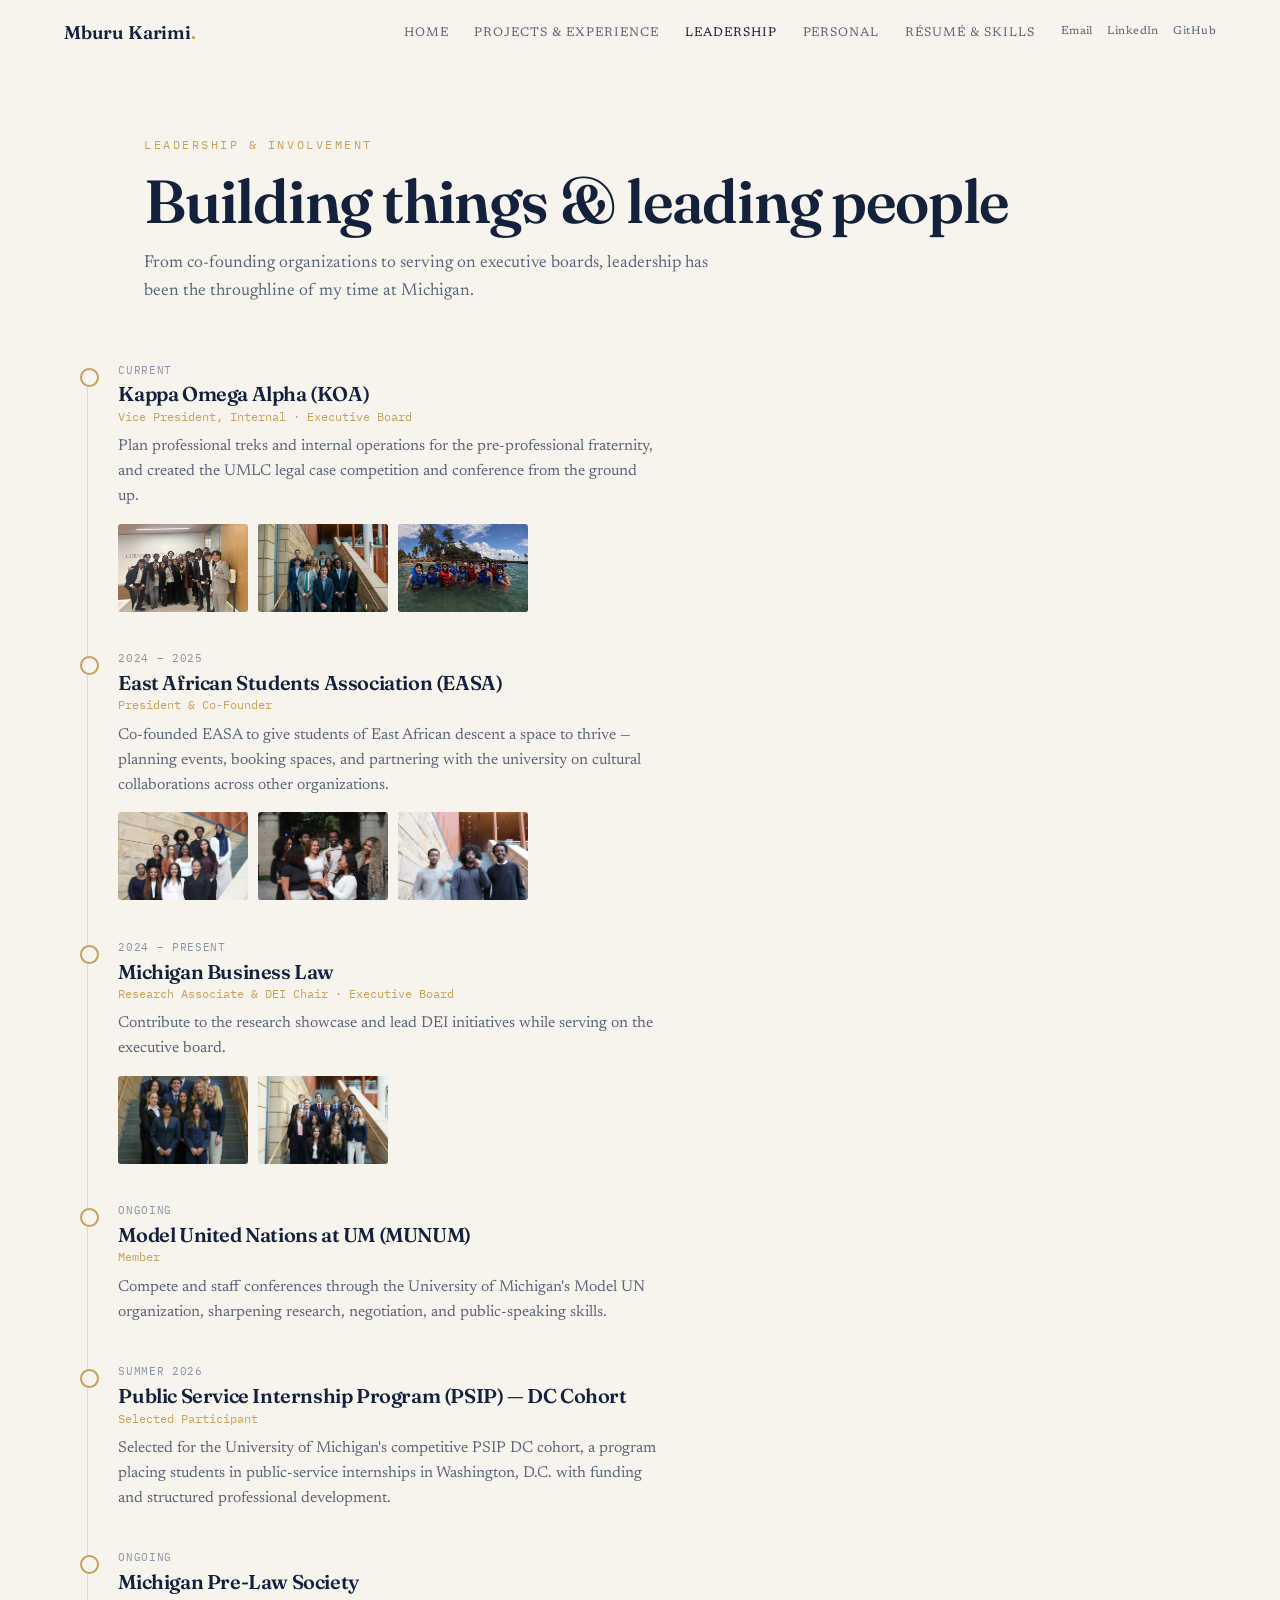
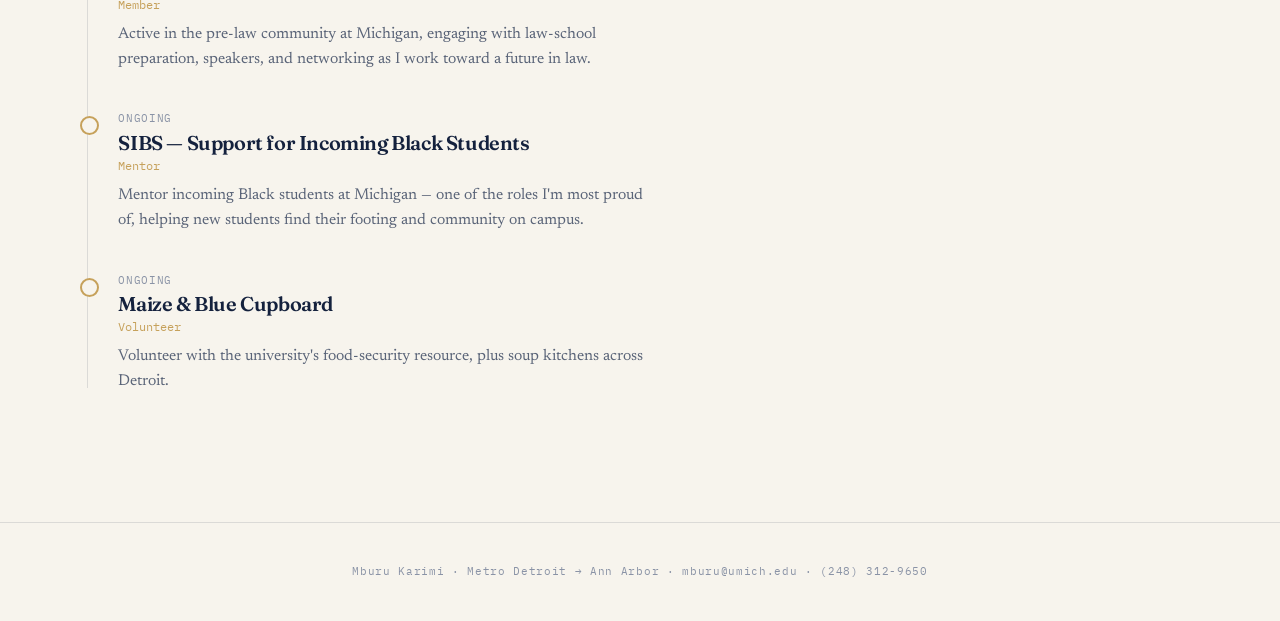
==== leadership.html @ 34060bfa "add site v2" ====
<!DOCTYPE html>
<html lang="en">
<head>
<meta charset="UTF-8">
<meta name="viewport" content="width=device-width, initial-scale=1.0">
<title>Leadership | Mburu Karimi</title>
<meta name="description" content="Mburu Karimi's leadership and campus involvement.">
<link rel="preconnect" href="https://fonts.googleapis.com">
<link rel="preconnect" href="https://fonts.gstatic.com" crossorigin>
<link href="https://fonts.googleapis.com/css2?family=Fraunces:ital,opsz,wght@0,9..144,400;0,9..144,500;0,9..144,600;1,9..144,500&family=Newsreader:ital,wght@0,400;0,500;1,400&family=IBM+Plex+Mono:wght@400;500&display=swap" rel="stylesheet">
<link rel="stylesheet" href="styles.css">
</head>
<body>
<header class="nav" id="nav">
  <a href="index.html" class="brand">Mburu Karimi<span class="dot">.</span></a>
  <div class="nav-right">
    <ul id="navMenu">
      <li><a href="index.html">Home</a></li>
      <li><a href="projects.html">Projects &amp; Experience</a></li>
      <li><a href="leadership.html" style="color:var(--navy)">Leadership</a></li>
      <li><a href="personal.html">Personal</a></li>
      <li><a href="resume.html">Résumé &amp; Skills</a></li>
    </ul>
    <div class="contact-mini">
      <a href="mailto:mburu@umich.edu">Email</a>
      <a href="https://www.linkedin.com/in/mburu-karimi/" target="_blank" rel="noopener">LinkedIn</a>
      <a href="https://github.com/mburukarimi" target="_blank" rel="noopener">GitHub</a>
    </div>
  </div>
  <button class="nav-toggle" id="navToggle" aria-label="Menu">☰</button>
</header>

<div class="page-hero reveal">
  <div class="eyebrow">Leadership &amp; Involvement</div>
  <h1>Building things &amp; leading people</h1>
  <p>From co-founding organizations to serving on executive boards, leadership has been the throughline of my time at Michigan.</p>
</div>
<section style="padding-top:1rem;">
  <div class="wrap">
    <div class="tl">
      <div class="tl-item reveal">
      <div class="when">CURRENT</div>
      <h3>Kappa Omega Alpha (KOA)</h3>
      <div class="role">Vice President, Internal · Executive Board</div>
      <p>Plan professional treks and internal operations for the pre-professional fraternity, and created the UMLC legal case competition and conference from the ground up.</p><div class="tl-photos"><img src="images/koa-trek-cornerstone.jpg" alt="KOA trek"><img src="images/koa-board.jpg" alt="KOA board"><img src="images/koa-puerto-rico-2024.jpg" alt="KOA trip"></div>
    </div>
      <div class="tl-item reveal">
      <div class="when">2024 – 2025</div>
      <h3>East African Students Association (EASA)</h3>
      <div class="role">President &amp; Co-Founder</div>
      <p>Co-founded EASA to give students of East African descent a space to thrive — planning events, booking spaces, and partnering with the university on cultural collaborations across other organizations.</p><div class="tl-photos"><img src="images/easa-founding-board-2024.jpg" alt="EASA founding board"><img src="images/easa-board.jpg" alt="EASA board"><img src="images/easa-founding-trio.jpg" alt="EASA co-founders"></div>
    </div>
      <div class="tl-item reveal">
      <div class="when">2024 – PRESENT</div>
      <h3>Michigan Business Law</h3>
      <div class="role">Research Associate &amp; DEI Chair · Executive Board</div>
      <p>Contribute to the research showcase and lead DEI initiatives while serving on the executive board.</p><div class="tl-photos"><img src="images/mbl-exec-board-2025.jpg" alt="MBL exec board"><img src="images/mbl-research-team-2024.jpg" alt="MBL research team"></div>
    </div>
      <div class="tl-item reveal">
      <div class="when">ONGOING</div>
      <h3>Model United Nations at UM (MUNUM)</h3>
      <div class="role">Member</div>
      <p>Compete and staff conferences through the University of Michigan's Model UN organization, sharpening research, negotiation, and public-speaking skills.</p>
    </div>
      <div class="tl-item reveal">
      <div class="when">SUMMER 2026</div>
      <h3>Public Service Internship Program (PSIP) — DC Cohort</h3>
      <div class="role">Selected Participant</div>
      <p>Selected for the University of Michigan's competitive PSIP DC cohort, a program placing students in public-service internships in Washington, D.C. with funding and structured professional development.</p>
    </div>
      <div class="tl-item reveal">
      <div class="when">ONGOING</div>
      <h3>Michigan Pre-Law Society</h3>
      <div class="role">Member</div>
      <p>Active in the pre-law community at Michigan, engaging with law-school preparation, speakers, and networking as I work toward a future in law.</p>
    </div>
      <div class="tl-item reveal">
      <div class="when">ONGOING</div>
      <h3>SIBS — Support for Incoming Black Students</h3>
      <div class="role">Mentor</div>
      <p>Mentor incoming Black students at Michigan — one of the roles I'm most proud of, helping new students find their footing and community on campus.</p>
    </div>
      <div class="tl-item reveal">
      <div class="when">ONGOING</div>
      <h3>Maize &amp; Blue Cupboard</h3>
      <div class="role">Volunteer</div>
      <p>Volunteer with the university's food-security resource, plus soup kitchens across Detroit.</p>
    </div>
    </div>
  </div>
</section>

<footer class="site-foot">Mburu Karimi · Metro Detroit → Ann Arbor · mburu@umich.edu · (248) 312-9650</footer>
<script>
  const nav=document.getElementById('nav');
  addEventListener('scroll',()=>nav.classList.toggle('scrolled',scrollY>20));
  const t=document.getElementById('navToggle'), m=document.getElementById('navMenu');
  if(t){ t.addEventListener('click',()=>m.classList.toggle('open')); }
  document.querySelectorAll('.xcard-head').forEach(h=>h.addEventListener('click',()=>h.parentElement.classList.toggle('open')));
  const io=new IntersectionObserver(es=>es.forEach(e=>{if(e.isIntersecting){e.target.classList.add('in');io.unobserve(e.target);}}),{threshold:0.1});
  document.querySelectorAll('.reveal').forEach(el=>io.observe(el));
</script>
</body>
</html>
---- styles.css ----
/* =========================================================================
   Mburu Karimi — personal site
   One shared stylesheet for every page. Edit colors/fonts here once and
   they change everywhere.
   ========================================================================= */

:root{
  /* ---- palette (navy / grey / cream) ---- */
  --navy:      #14213D;   /* primary ink, dark sections */
  --navy-2:    #1E3A5F;   /* lifted navy for cards on dark */
  --slate:     #5A6478;   /* muted grey text */
  --slate-lt:  #8A93A6;   /* lighter grey, captions */
  --cream:     #F7F4ED;   /* page background */
  --cream-2:   #EFEADE;   /* alt section background */
  --line:      rgba(20,33,61,0.12);
  --gold:      #C6A15B;   /* single restrained accent (warm brass) */
  --white:     #FFFFFF;

  --maxw: 1120px;
  --gutter: clamp(1.25rem, 5vw, 5rem);
}

/* ---- reset ---- */
*{ box-sizing:border-box; margin:0; padding:0; }
html{ scroll-behavior:smooth; -webkit-font-smoothing:antialiased; }
body{
  background:var(--cream);
  color:var(--navy);
  font-family:'Newsreader', Georgia, serif;
  font-size:18px;
  line-height:1.6;
  overflow-x:hidden;
}
img{ display:block; max-width:100%; }
a{ color:inherit; text-decoration:none; }

/* ---- type ---- */
.display, h1, h2, h3{
  font-family:'Fraunces', Georgia, serif;
  font-weight:600;
  line-height:1.05;
  letter-spacing:-0.02em;
}
.mono, .eyebrow, .caption, nav a, .btn, .tag{
  font-family:'IBM Plex Mono', ui-monospace, monospace;
}
.eyebrow{
  font-size:0.72rem;
  letter-spacing:0.22em;
  text-transform:uppercase;
  color:var(--gold);
}
.caption{ font-size:0.72rem; letter-spacing:0.04em; color:var(--slate-lt); }

/* =========================================================================
   NAV
   ========================================================================= */
header.nav{
  position:fixed; top:0; left:0; right:0; z-index:50;
  display:flex; align-items:center; justify-content:space-between;
  padding:1.1rem var(--gutter);
  background:rgba(247,244,237,0.82);
  backdrop-filter:blur(10px);
  border-bottom:1px solid transparent;
  transition:border-color .3s ease, padding .3s ease;
}
header.nav.scrolled{ border-bottom-color:var(--line); padding-top:0.8rem; padding-bottom:0.8rem; }
.nav .brand{ font-family:'Fraunces',serif; font-weight:600; font-size:1.15rem; letter-spacing:-0.01em; }
.nav .brand .dot{ color:var(--gold); }
.nav ul{ display:flex; gap:1.6rem; list-style:none; }
.nav ul a{
  font-size:0.78rem; letter-spacing:0.08em; text-transform:uppercase; color:var(--slate);
  position:relative; padding-bottom:2px; transition:color .2s ease;
}
.nav ul a::after{
  content:''; position:absolute; left:0; bottom:-2px; width:0; height:1px;
  background:var(--navy); transition:width .25s ease;
}
.nav ul a:hover{ color:var(--navy); }
.nav ul a:hover::after{ width:100%; }
.nav-toggle{ display:none; background:none; border:none; cursor:pointer; font-size:1.4rem; color:var(--navy); }
@media (max-width:760px){
  .nav ul{
    position:absolute; top:100%; right:var(--gutter); flex-direction:column; gap:1rem;
    background:var(--cream); border:1px solid var(--line); border-radius:10px;
    padding:1.2rem 1.6rem; transform:translateY(-8px); opacity:0; pointer-events:none; transition:.2s ease;
  }
  .nav ul.open{ transform:translateY(0); opacity:1; pointer-events:auto; }
  .nav-toggle{ display:block; }
}

/* =========================================================================
   LAYOUT PRIMITIVES
   ========================================================================= */
section{ padding:clamp(4.5rem,10vw,8rem) var(--gutter); }
.wrap{ max-width:var(--maxw); margin:0 auto; }
.section-label{ display:flex; align-items:baseline; gap:1rem; margin-bottom:2.8rem; }
.section-label h2{ font-size:clamp(1.9rem,4vw,2.8rem); }
.section-label .idx{ font-family:'IBM Plex Mono',monospace; font-size:0.8rem; color:var(--slate-lt); }
.dark{ background:var(--navy); color:var(--cream); }
.dark .section-label h2{ color:var(--cream); }
.dark .caption{ color:rgba(247,244,237,0.6); }
.alt{ background:var(--cream-2); }

/* buttons */
.btn{
  display:inline-flex; align-items:center; gap:.5rem;
  font-size:0.78rem; letter-spacing:0.06em; text-transform:uppercase;
  padding:0.8rem 1.4rem; border:1px solid var(--navy); border-radius:2px;
  transition:background .2s ease, color .2s ease, transform .2s ease;
}
.btn:hover{ background:var(--navy); color:var(--cream); transform:translateY(-2px); }
.dark .btn{ border-color:var(--cream); color:var(--cream); }
.dark .btn:hover{ background:var(--cream); color:var(--navy); }
.btn.gold{ border-color:var(--gold); color:var(--navy); }
.btn.gold:hover{ background:var(--gold); color:var(--navy); }

/* =========================================================================
   HERO
   ========================================================================= */
.hero{
  min-height:100vh; display:flex; align-items:center;
  padding-top:6rem; position:relative; overflow:hidden;
}
.hero-grid{
  display:grid; grid-template-columns:1.4fr 1fr; gap:clamp(2rem,5vw,4rem);
  align-items:center; width:100%; max-width:var(--maxw); margin:0 auto;
}
.hero .eyebrow{ margin-bottom:1.4rem; }
.hero h1{
  font-size:clamp(2.8rem,7vw,5.4rem); line-height:0.98;
}
.hero h1 em{ font-style:italic; color:var(--gold); font-weight:500; }
.hero .lede{
  margin-top:1.6rem; max-width:42ch; color:var(--slate); font-size:1.12rem;
}
.hero .hero-cta{ margin-top:2.4rem; display:flex; gap:0.8rem; flex-wrap:wrap; }
.hero-portrait{
  position:relative; border-radius:4px; overflow:hidden;
  aspect-ratio:4/5; box-shadow:0 30px 60px -30px rgba(20,33,61,0.5);
}
.hero-portrait img{ width:100%; height:100%; object-fit:cover; }
.hero-portrait::after{
  content:''; position:absolute; inset:0; border:1px solid rgba(255,255,255,0.25);
}
.hero-tags{ margin-top:1.4rem; display:flex; flex-wrap:wrap; gap:0.5rem; }
.hero-tags span{
  font-family:'IBM Plex Mono',monospace; font-size:0.68rem; letter-spacing:0.06em;
  color:var(--slate); border:1px solid var(--line); border-radius:100px; padding:0.35rem 0.8rem;
}
@media (max-width:820px){
  .hero-grid{ grid-template-columns:1fr; }
  .hero-portrait{ max-width:340px; order:-1; }
}

/* =========================================================================
   ABOUT
   ========================================================================= */
.about-grid{ display:grid; grid-template-columns:1fr 1fr; gap:clamp(2rem,5vw,4rem); align-items:start; }
.about-grid .lede-lg{ font-size:clamp(1.2rem,2.2vw,1.5rem); line-height:1.5; }
.about-grid p + p{ margin-top:1.1rem; }
.about-body p{ color:var(--slate); margin-bottom:1rem; }
.quote-card{
  border-left:2px solid var(--gold); padding:0.4rem 0 0.4rem 1.4rem; margin-top:2rem;
  font-family:'Fraunces',serif; font-style:italic; font-size:1.15rem; color:var(--navy);
}
.quote-card cite{ display:block; margin-top:0.6rem; font-family:'IBM Plex Mono',monospace;
  font-style:normal; font-size:0.72rem; letter-spacing:0.06em; color:var(--slate-lt); }
@media (max-width:820px){ .about-grid{ grid-template-columns:1fr; } }

/* fast-facts strip */
.facts{ display:grid; grid-template-columns:repeat(auto-fit,minmax(150px,1fr)); gap:1.5rem; margin-top:3rem; }
.facts .f .n{ font-family:'Fraunces',serif; font-size:2rem; color:var(--navy); }
.facts .f .l{ font-family:'IBM Plex Mono',monospace; font-size:0.72rem; color:var(--slate); letter-spacing:0.04em; }
.facts .f{ border-top:1px solid var(--line); padding-top:0.9rem; }

/* =========================================================================
   PROJECTS (cards linking to detail pages)
   ========================================================================= */
.proj-grid{ display:grid; gap:1.4rem; }
.proj-card{
  display:grid; grid-template-columns:auto 1fr auto; align-items:center; gap:1.6rem;
  padding:1.8rem; border:1px solid var(--line); border-radius:4px; background:var(--cream);
  transition:transform .25s ease, box-shadow .25s ease, border-color .25s ease;
}
.proj-card:hover{ transform:translateY(-4px); box-shadow:0 20px 40px -28px rgba(20,33,61,0.4); border-color:var(--navy); }
.proj-card .pnum{ font-family:'IBM Plex Mono',monospace; font-size:0.8rem; color:var(--gold); }
.proj-card h3{ font-size:1.4rem; margin-bottom:0.3rem; }
.proj-card .pmeta{ font-family:'IBM Plex Mono',monospace; font-size:0.72rem; color:var(--slate); letter-spacing:0.04em; }
.proj-card .parrow{ font-size:1.4rem; color:var(--slate); transition:transform .25s ease, color .25s ease; }
.proj-card:hover .parrow{ transform:translate(4px,-4px); color:var(--navy); }
.proj-card .tag{
  display:inline-block; font-size:0.64rem; letter-spacing:0.06em; text-transform:uppercase;
  color:var(--slate); border:1px solid var(--line); border-radius:100px; padding:0.25rem 0.7rem; margin-top:0.6rem;
}
@media (max-width:640px){
  .proj-card{ grid-template-columns:1fr; gap:0.6rem; }
  .proj-card .parrow{ justify-self:start; }
}

/* =========================================================================
   EXPERIENCE + LEADERSHIP (timeline)
   ========================================================================= */
.tl{ position:relative; }
.tl::before{ content:''; position:absolute; left:7px; top:6px; bottom:6px; width:1px; background:var(--line); }
.dark .tl::before{ background:rgba(247,244,237,0.2); }
.tl-item{ position:relative; padding-left:2.4rem; padding-bottom:2.4rem; }
.tl-item:last-child{ padding-bottom:0; }
.tl-item::before{
  content:''; position:absolute; left:0; top:6px; width:15px; height:15px; border-radius:50%;
  background:var(--cream); border:2px solid var(--gold); transition:transform .2s ease;
}
.dark .tl-item::before{ background:var(--navy); }
.tl-item:hover::before{ transform:scale(1.25); background:var(--gold); }
.tl-item .when{ font-family:'IBM Plex Mono',monospace; font-size:0.7rem; letter-spacing:0.06em; color:var(--slate-lt); }
.tl-item h3{ font-size:1.25rem; margin:0.25rem 0 0.15rem; }
.tl-item .role{ font-family:'IBM Plex Mono',monospace; font-size:0.75rem; color:var(--gold); margin-bottom:0.5rem; }
.tl-item p{ color:var(--slate); font-size:0.98rem; max-width:60ch; }
.dark .tl-item p{ color:rgba(247,244,237,0.72); }
.tl-photos{ display:flex; gap:0.6rem; margin-top:0.9rem; flex-wrap:wrap; }
.tl-photos img{ width:130px; height:88px; object-fit:cover; border-radius:3px; filter:saturate(0.95); transition:transform .3s ease, filter .3s ease; }
.tl-photos img:hover{ transform:scale(1.04); filter:saturate(1.1); }

/* =========================================================================
   SKILLS
   ========================================================================= */
.skill-cols{ display:grid; grid-template-columns:repeat(3,1fr); gap:2.4rem; }
.skill-cols h4{ font-family:'IBM Plex Mono',monospace; font-size:0.72rem; letter-spacing:0.14em;
  text-transform:uppercase; color:var(--gold); margin-bottom:1rem; }
.chips{ display:flex; flex-wrap:wrap; gap:0.5rem; }
.chip{
  font-family:'IBM Plex Mono',monospace; font-size:0.76rem; padding:0.4rem 0.85rem;
  border:1px solid rgba(247,244,237,0.22); border-radius:2px; color:var(--cream);
  transition:background .2s ease, color .2s ease, transform .2s ease;
}
.chip:hover{ background:var(--gold); color:var(--navy); border-color:var(--gold); transform:translateY(-2px); }
@media (max-width:760px){ .skill-cols{ grid-template-columns:1fr; gap:1.8rem; } }

/* =========================================================================
   LIFE / GALLERY
   ========================================================================= */
.gallery{ columns:3; column-gap:1rem; }
.gallery figure{ break-inside:avoid; margin-bottom:1rem; position:relative; border-radius:3px; overflow:hidden; }
.gallery img{ width:100%; transition:transform .4s ease; }
.gallery figure:hover img{ transform:scale(1.05); }
.gallery figcaption{
  position:absolute; left:0; right:0; bottom:0; padding:0.9rem 0.8rem 0.6rem;
  font-family:'IBM Plex Mono',monospace; font-size:0.66rem; letter-spacing:0.03em; color:#fff;
  background:linear-gradient(transparent, rgba(20,33,61,0.82)); opacity:0; transition:opacity .3s ease;
}
.gallery figure:hover figcaption{ opacity:1; }
@media (max-width:900px){ .gallery{ columns:2; } }
@media (max-width:560px){ .gallery{ columns:1; } }

/* interests grid */
.interests{ display:grid; grid-template-columns:repeat(2,1fr); gap:1.4rem; margin-top:1rem; }
.int-card{ border:1px solid var(--line); border-radius:4px; padding:1.5rem; background:var(--cream); }
.int-card h4{ font-family:'IBM Plex Mono',monospace; font-size:0.72rem; letter-spacing:0.12em; text-transform:uppercase; color:var(--gold); margin-bottom:0.7rem; }
.int-card p{ color:var(--slate); font-size:0.95rem; }
.int-card p strong{ color:var(--navy); font-weight:600; }
@media (max-width:640px){ .interests{ grid-template-columns:1fr; } }

/* =========================================================================
   CONTACT
   ========================================================================= */
.contact-inner{ text-align:center; max-width:640px; margin:0 auto; }
.contact-inner h2{ font-size:clamp(2.2rem,6vw,3.6rem); margin-bottom:1rem; }
.contact-inner p{ color:rgba(247,244,237,0.7); margin-bottom:2rem; }
.contact-links{ display:flex; gap:0.8rem; justify-content:center; flex-wrap:wrap; }

footer.site-foot{ padding:2.5rem var(--gutter); text-align:center;
  font-family:'IBM Plex Mono',monospace; font-size:0.7rem; letter-spacing:0.06em; color:var(--slate-lt);
  border-top:1px solid var(--line); }

/* =========================================================================
   SCROLL REVEAL (JS toggles .in)
   ========================================================================= */
.reveal{ opacity:0; transform:translateY(24px); transition:opacity .7s cubic-bezier(.2,.7,.2,1), transform .7s cubic-bezier(.2,.7,.2,1); }
.reveal.in{ opacity:1; transform:none; }

@media (prefers-reduced-motion:reduce){
  *{ animation:none !important; transition:none !important; scroll-behavior:auto !important; }
  .reveal{ opacity:1; transform:none; }
}

/* focus visibility */
a:focus-visible, button:focus-visible, .btn:focus-visible{
  outline:2px solid var(--gold); outline-offset:3px;
}

/* =========================================================================
   PROJECT DETAIL PAGES
   ========================================================================= */
.proj-hero{ padding:9rem var(--gutter) 3rem; background:var(--navy); color:var(--cream); }
.proj-hero .back{ font-family:'IBM Plex Mono',monospace; font-size:0.74rem; color:rgba(247,244,237,0.65); margin-bottom:1.6rem; display:inline-block; }
.proj-hero .back:hover{ color:var(--gold); }
.proj-hero h1{ font-size:clamp(2.2rem,5vw,3.6rem); max-width:20ch; margin-bottom:1rem; }
.proj-hero .sub{ color:rgba(247,244,237,0.72); max-width:60ch; }
.proj-hero .meta-row{ display:flex; flex-wrap:wrap; gap:1.6rem; margin-top:2rem; }
.proj-hero .meta-row div .k{ font-family:'IBM Plex Mono',monospace; font-size:0.66rem; letter-spacing:0.1em; text-transform:uppercase; color:var(--gold); }
.proj-hero .meta-row div .v{ font-size:0.95rem; margin-top:0.2rem; }
.proj-body{ max-width:760px; margin:0 auto; padding:clamp(3rem,7vw,5rem) var(--gutter); }
.proj-body h2{ font-size:1.5rem; margin:2.4rem 0 0.9rem; }
.proj-body h2:first-child{ margin-top:0; }
.proj-body p{ color:var(--slate); margin-bottom:1rem; }
.proj-body ul{ color:var(--slate); margin:0 0 1rem 1.2rem; }
.proj-body li{ margin-bottom:0.4rem; }
.proj-body img{ border-radius:4px; margin:1.5rem 0; width:100%; }
.draft-note{
  background:var(--cream-2); border:1px dashed var(--gold); border-radius:4px;
  padding:1rem 1.2rem; font-family:'IBM Plex Mono',monospace; font-size:0.76rem;
  color:var(--slate); margin-bottom:2rem; line-height:1.5;
}
.proj-links{ display:flex; gap:0.8rem; flex-wrap:wrap; margin-top:1.5rem; }

/* =========================================================================
   V2 ADDITIONS — multi-tab nav, expandable cards, logo grids, wordmarks
   ========================================================================= */

/* contact bar in nav */
.nav .nav-right{ display:flex; align-items:center; gap:1.6rem; }
.nav .contact-mini{ display:flex; gap:0.9rem; align-items:center; }
.nav .contact-mini a{ font-size:0.7rem; color:var(--slate); letter-spacing:0.04em; }
.nav .contact-mini a:hover{ color:var(--navy); }
@media (max-width:900px){ .nav .contact-mini{ display:none; } }

/* page hero (interior pages) */
.page-hero{ padding:8.5rem var(--gutter) 2.5rem; max-width:var(--maxw); margin:0 auto; }
.page-hero .eyebrow{ margin-bottom:1rem; }
.page-hero h1{ font-size:clamp(2.4rem,5.5vw,3.8rem); }
.page-hero p{ color:var(--slate); max-width:60ch; margin-top:1rem; font-size:1.08rem; }

/* group heading within a page */
.group-head{ margin:3.5rem 0 1.6rem; display:flex; align-items:baseline; gap:0.9rem; }
.group-head h2{ font-size:1.5rem; }
.group-head .count{ font-family:'IBM Plex Mono',monospace; font-size:0.75rem; color:var(--slate-lt); }
.group-head::after{ content:''; flex:1; height:1px; background:var(--line); align-self:center; }

/* expandable card */
.xcard{ border:1px solid var(--line); border-radius:6px; background:var(--cream); margin-bottom:1rem; overflow:hidden; transition:border-color .2s ease, box-shadow .2s ease; }
.xcard:hover{ border-color:rgba(20,33,61,0.3); }
.xcard.open{ border-color:var(--navy); box-shadow:0 18px 40px -30px rgba(20,33,61,0.45); }
.xcard-head{ display:grid; grid-template-columns:auto 1fr auto; gap:1.3rem; align-items:center; padding:1.4rem 1.6rem; cursor:pointer; }
.xcard-logo{ width:54px; height:54px; border-radius:10px; display:flex; align-items:center; justify-content:center; overflow:hidden; flex-shrink:0; }
.xcard-logo img{ width:100%; height:100%; object-fit:cover; }
.xcard-title h3{ font-size:1.22rem; line-height:1.15; }
.xcard-title .sub{ font-family:'IBM Plex Mono',monospace; font-size:0.72rem; color:var(--slate); letter-spacing:0.03em; margin-top:0.3rem; }
.xcard-title .scope{ color:var(--slate); font-size:0.95rem; margin-top:0.5rem; }
.xcard-toggle{ width:34px; height:34px; border-radius:50%; border:1px solid var(--line); display:flex; align-items:center; justify-content:center; font-size:1.1rem; color:var(--slate); transition:transform .3s ease, background .2s ease, color .2s ease; flex-shrink:0; }
.xcard.open .xcard-toggle{ transform:rotate(45deg); background:var(--navy); color:var(--cream); border-color:var(--navy); }
.xcard-body{ max-height:0; overflow:hidden; transition:max-height .45s cubic-bezier(.4,0,.2,1); }
.xcard.open .xcard-body{ max-height:1400px; }
.xcard-body-inner{ padding:0 1.6rem 1.7rem; border-top:1px solid var(--line); }
.xcard-body-inner .lead{ color:var(--navy); font-size:1.02rem; margin:1.2rem 0 1rem; }
.xcard-body-inner h4{ font-family:'IBM Plex Mono',monospace; font-size:0.7rem; letter-spacing:0.12em; text-transform:uppercase; color:var(--gold); margin:1.2rem 0 0.5rem; }
.xcard-body-inner p{ color:var(--slate); font-size:0.95rem; margin-bottom:0.7rem; }
.xcard-body-inner ul{ color:var(--slate); font-size:0.95rem; margin:0 0 0.8rem 1.1rem; }
.xcard-body-inner li{ margin-bottom:0.35rem; }
.xcard .pills{ display:flex; flex-wrap:wrap; gap:0.4rem; margin-top:0.8rem; }
.xcard .pill-sm{ font-family:'IBM Plex Mono',monospace; font-size:0.64rem; letter-spacing:0.04em; color:var(--slate); border:1px solid var(--line); border-radius:100px; padding:0.25rem 0.7rem; }
.xcard-links{ display:flex; gap:0.7rem; flex-wrap:wrap; margin-top:1.1rem; }
.xcard-links a{ font-family:'IBM Plex Mono',monospace; font-size:0.72rem; letter-spacing:0.04em; color:var(--navy); border-bottom:1px solid var(--gold); padding-bottom:1px; }
.xcard-links a:hover{ color:var(--gold); }
@media (max-width:600px){
  .xcard-head{ grid-template-columns:auto 1fr auto; gap:0.9rem; padding:1.1rem; }
  .xcard-logo{ width:44px; height:44px; }
}

/* wordmark tile (company logos as branded text tiles) */
.wordmark{ width:100%; height:100%; display:flex; align-items:center; justify-content:center; font-family:'Arial',sans-serif; font-weight:800; font-size:0.9rem; color:#fff; text-align:center; line-height:1; padding:4px; }

/* skills logo grid */
.logo-grid{ display:grid; grid-template-columns:repeat(auto-fill,minmax(96px,1fr)); gap:1.1rem; margin-top:1rem; }
.logo-cell{ display:flex; flex-direction:column; align-items:center; gap:0.55rem; }
.logo-cell img{ width:62px; height:62px; border-radius:14px; box-shadow:0 6px 16px -8px rgba(20,33,61,0.4); transition:transform .25s ease; }
.logo-cell:hover img{ transform:translateY(-5px) scale(1.05); }
.logo-cell span{ font-family:'IBM Plex Mono',monospace; font-size:0.68rem; color:var(--slate); text-align:center; }
.dark .logo-cell span{ color:rgba(247,244,237,0.7); }

/* two-col personal layout */
.personal-grid{ display:grid; grid-template-columns:repeat(auto-fit,minmax(260px,1fr)); gap:1.3rem; }
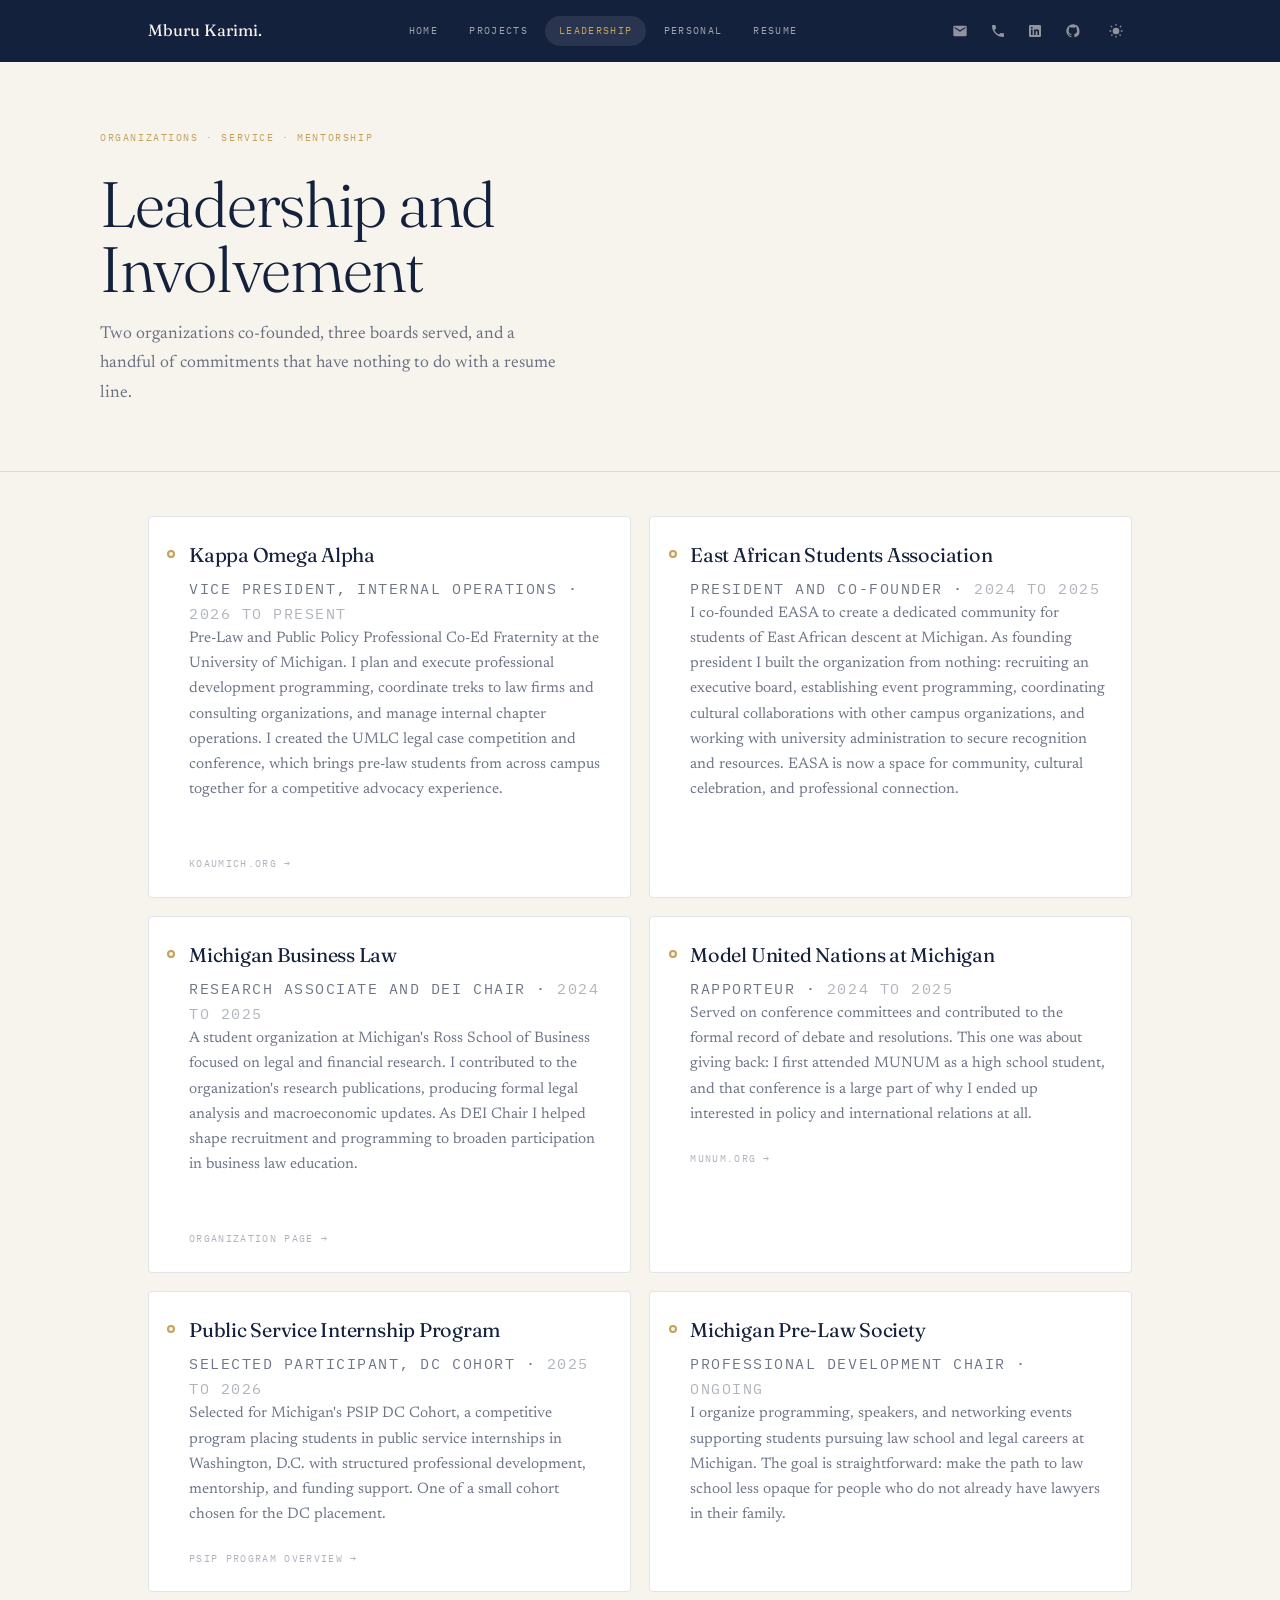
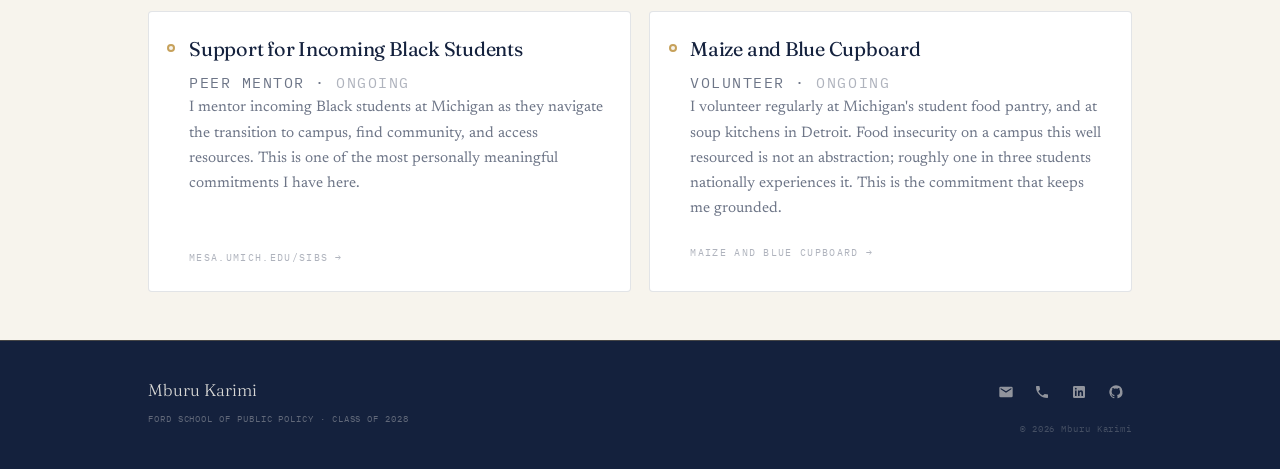
==== commit 6cf09bc1: "site overhaul v3" ====
--- a/leadership.html
+++ b/leadership.html
@@ -1,104 +1,190 @@
 <!DOCTYPE html>
-<html lang="en">
+<html lang="en" data-theme="light">
 <head>
 <meta charset="UTF-8">
-<meta name="viewport" content="width=device-width, initial-scale=1.0">
-<title>Leadership | Mburu Karimi</title>
-<meta name="description" content="Mburu Karimi's leadership and campus involvement.">
+<meta name="viewport" content="width=device-width, initial-scale=1">
+<title>Leadership &middot; Mburu Karimi</title>
+<meta name="description" content="Leadership and involvement across campus organizations at the University of Michigan.">
+
 <link rel="preconnect" href="https://fonts.googleapis.com">
 <link rel="preconnect" href="https://fonts.gstatic.com" crossorigin>
-<link href="https://fonts.googleapis.com/css2?family=Fraunces:ital,opsz,wght@0,9..144,400;0,9..144,500;0,9..144,600;1,9..144,500&family=Newsreader:ital,wght@0,400;0,500;1,400&family=IBM+Plex+Mono:wght@400;500&display=swap" rel="stylesheet">
+<link href="https://fonts.googleapis.com/css2?family=Fraunces:ital,opsz,wght@0,9..144,300;0,9..144,400;1,9..144,300;1,9..144,400&family=Newsreader:ital,wght@0,300;0,400;1,400&family=IBM+Plex+Mono:wght@400;500&display=swap" rel="stylesheet">
 <link rel="stylesheet" href="styles.css">
 </head>
+
 <body>
-<header class="nav" id="nav">
-  <a href="index.html" class="brand">Mburu Karimi<span class="dot">.</span></a>
-  <div class="nav-right">
-    <ul id="navMenu">
-      <li><a href="index.html">Home</a></li>
-      <li><a href="projects.html">Projects &amp; Experience</a></li>
-      <li><a href="leadership.html" style="color:var(--navy)">Leadership</a></li>
-      <li><a href="personal.html">Personal</a></li>
-      <li><a href="resume.html">Résumé &amp; Skills</a></li>
-    </ul>
-    <div class="contact-mini">
-      <a href="mailto:mburu@umich.edu">Email</a>
-      <a href="https://www.linkedin.com/in/mburu-karimi/" target="_blank" rel="noopener">LinkedIn</a>
-      <a href="https://github.com/mburukarimi" target="_blank" rel="noopener">GitHub</a>
+
+<div class="cursor-ring" aria-hidden="true"></div>
+<div class="cursor-dot" aria-hidden="true"></div>
+
+<header class="site-header">
+  <div class="header-inner">
+    <a class="brand" href="index.html">Mburu Karimi.</a>
+    <nav class="nav" id="nav" aria-label="Main">
+      <span class="nav-pill" id="navPill" aria-hidden="true"></span>
+      <a class="nav-link" href="index.html">Home</a>
+      <a class="nav-link" href="projects.html">Projects</a>
+      <a class="nav-link" href="leadership.html" aria-current="page">Leadership</a>
+      <a class="nav-link" href="personal.html">Personal</a>
+      <a class="nav-link" href="resume.html">Resume</a>
+    </nav>
+    <div class="header-tools">
+      <a class="icon-btn" href="mailto:mburu@umich.edu" aria-label="Email">
+        <svg viewBox="0 0 24 24"><path d="M20 4H4a2 2 0 0 0-2 2v12a2 2 0 0 0 2 2h16a2 2 0 0 0 2-2V6a2 2 0 0 0-2-2Zm0 4-8 5-8-5V6l8 5 8-5Z"/></svg>
+        <span class="tip">mburu@umich.edu</span>
+      </a>
+      <button class="icon-btn" id="phoneBtn" type="button" aria-label="Copy phone number">
+        <svg viewBox="0 0 24 24"><path d="M6.6 10.8a15.1 15.1 0 0 0 6.6 6.6l2.2-2.2a1 1 0 0 1 1-.24 11.4 11.4 0 0 0 3.6.58 1 1 0 0 1 1 1V20a1 1 0 0 1-1 1A17 17 0 0 1 3 4a1 1 0 0 1 1-1h3.5a1 1 0 0 1 1 1 11.4 11.4 0 0 0 .58 3.6 1 1 0 0 1-.25 1Z"/></svg>
+        <span class="tip" id="phoneTip">(248) 312-9650</span>
+      </button>
+      <a class="icon-btn" href="https://linkedin.com/in/mburu-karimi" target="_blank" rel="noopener" aria-label="LinkedIn">
+        <svg viewBox="0 0 24 24"><path d="M19 3H5a2 2 0 0 0-2 2v14a2 2 0 0 0 2 2h14a2 2 0 0 0 2-2V5a2 2 0 0 0-2-2ZM8.4 18H6V9.6h2.4Zm-1.2-9.6a1.4 1.4 0 1 1 0-2.8 1.4 1.4 0 0 1 0 2.8ZM18 18h-2.4v-4.2c0-1-.4-1.7-1.3-1.7a1.4 1.4 0 0 0-1.3 1 1.8 1.8 0 0 0-.1.6V18h-2.4V9.6h2.4v1.1a2.5 2.5 0 0 1 2.2-1.2c1.6 0 2.9 1 2.9 3.3Z"/></svg>
+        <span class="tip">linkedin.com/in/mburu-karimi</span>
+      </a>
+      <a class="icon-btn" href="https://github.com/mburukarimi" target="_blank" rel="noopener" aria-label="GitHub">
+        <svg viewBox="0 0 24 24"><path d="M12 2A10 10 0 0 0 8.8 21.5c.5.1.7-.2.7-.5v-1.7c-2.8.6-3.4-1.3-3.4-1.3-.4-1.2-1.1-1.5-1.1-1.5-.9-.6.1-.6.1-.6 1 .1 1.5 1 1.5 1 .9 1.6 2.3 1.1 2.9.8.1-.6.4-1.1.6-1.3-2.2-.3-4.6-1.1-4.6-4.9 0-1.1.4-2 1-2.7-.1-.3-.4-1.3.1-2.6 0 0 .8-.3 2.7 1a9.6 9.6 0 0 1 5 0c1.9-1.3 2.7-1 2.7-1 .5 1.3.2 2.3.1 2.6.6.7 1 1.6 1 2.7 0 3.8-2.3 4.7-4.6 4.9.4.3.7.9.7 1.9v2.7c0 .3.2.6.7.5A10 10 0 0 0 12 2Z"/></svg>
+        <span class="tip">github.com/mburukarimi</span>
+      </a>
+      <button class="icon-btn theme-toggle" id="themeToggle" type="button" aria-label="Switch to dark mode">
+        <svg class="sun" viewBox="0 0 24 24"><path d="M12 17a5 5 0 1 1 0-10 5 5 0 0 1 0 10Zm0-13a1 1 0 0 1-1-1V2a1 1 0 0 1 2 0v1a1 1 0 0 1-1 1Zm0 18a1 1 0 0 1-1-1v-1a1 1 0 0 1 2 0v1a1 1 0 0 1-1 1ZM4 13H3a1 1 0 0 1 0-2h1a1 1 0 0 1 0 2Zm17 0h-1a1 1 0 0 1 0-2h1a1 1 0 0 1 0 2ZM5.6 6.6a1 1 0 0 1-.7-.3l-.7-.7a1 1 0 0 1 1.4-1.4l.7.7a1 1 0 0 1-.7 1.7Zm12.8 12.8a1 1 0 0 1-.7-.3l-.7-.7a1 1 0 0 1 1.4-1.4l.7.7a1 1 0 0 1-.7 1.7ZM18.4 6.6a1 1 0 0 1-.7-1.7l.7-.7a1 1 0 1 1 1.4 1.4l-.7.7a1 1 0 0 1-.7.3ZM5.6 19.4a1 1 0 0 1-.7-1.7l.7-.7a1 1 0 0 1 1.4 1.4l-.7.7a1 1 0 0 1-.7.3Z"/></svg>
+        <svg class="moon" viewBox="0 0 24 24"><path d="M21 13a9 9 0 0 1-10-10 9 9 0 1 0 10 10Z"/></svg>
+      </button>
+      <button class="nav-toggle" id="navToggle" type="button" aria-label="Menu" aria-expanded="false">
+        <svg viewBox="0 0 24 24"><path d="M4 7h16M4 12h16M4 17h16" stroke-linecap="round"/></svg>
+      </button>
     </div>
   </div>
-  <button class="nav-toggle" id="navToggle" aria-label="Menu">☰</button>
 </header>
 
-<div class="page-hero reveal">
-  <div class="eyebrow">Leadership &amp; Involvement</div>
-  <h1>Building things &amp; leading people</h1>
-  <p>From co-founding organizations to serving on executive boards, leadership has been the throughline of my time at Michigan.</p>
-</div>
-<section style="padding-top:1rem;">
-  <div class="wrap">
-    <div class="tl">
-      <div class="tl-item reveal">
-      <div class="when">CURRENT</div>
-      <h3>Kappa Omega Alpha (KOA)</h3>
-      <div class="role">Vice President, Internal · Executive Board</div>
-      <p>Plan professional treks and internal operations for the pre-professional fraternity, and created the UMLC legal case competition and conference from the ground up.</p><div class="tl-photos"><img src="images/koa-trek-cornerstone.jpg" alt="KOA trek"><img src="images/koa-board.jpg" alt="KOA board"><img src="images/koa-puerto-rico-2024.jpg" alt="KOA trip"></div>
-    </div>
-      <div class="tl-item reveal">
-      <div class="when">2024 – 2025</div>
-      <h3>East African Students Association (EASA)</h3>
-      <div class="role">President &amp; Co-Founder</div>
-      <p>Co-founded EASA to give students of East African descent a space to thrive — planning events, booking spaces, and partnering with the university on cultural collaborations across other organizations.</p><div class="tl-photos"><img src="images/easa-founding-board-2024.jpg" alt="EASA founding board"><img src="images/easa-board.jpg" alt="EASA board"><img src="images/easa-founding-trio.jpg" alt="EASA co-founders"></div>
-    </div>
-      <div class="tl-item reveal">
-      <div class="when">2024 – PRESENT</div>
-      <h3>Michigan Business Law</h3>
-      <div class="role">Research Associate &amp; DEI Chair · Executive Board</div>
-      <p>Contribute to the research showcase and lead DEI initiatives while serving on the executive board.</p><div class="tl-photos"><img src="images/mbl-exec-board-2025.jpg" alt="MBL exec board"><img src="images/mbl-research-team-2024.jpg" alt="MBL research team"></div>
-    </div>
-      <div class="tl-item reveal">
-      <div class="when">ONGOING</div>
-      <h3>Model United Nations at UM (MUNUM)</h3>
-      <div class="role">Member</div>
-      <p>Compete and staff conferences through the University of Michigan's Model UN organization, sharpening research, negotiation, and public-speaking skills.</p>
-    </div>
-      <div class="tl-item reveal">
-      <div class="when">SUMMER 2026</div>
-      <h3>Public Service Internship Program (PSIP) — DC Cohort</h3>
-      <div class="role">Selected Participant</div>
-      <p>Selected for the University of Michigan's competitive PSIP DC cohort, a program placing students in public-service internships in Washington, D.C. with funding and structured professional development.</p>
-    </div>
-      <div class="tl-item reveal">
-      <div class="when">ONGOING</div>
-      <h3>Michigan Pre-Law Society</h3>
-      <div class="role">Member</div>
-      <p>Active in the pre-law community at Michigan, engaging with law-school preparation, speakers, and networking as I work toward a future in law.</p>
-    </div>
-      <div class="tl-item reveal">
-      <div class="when">ONGOING</div>
-      <h3>SIBS — Support for Incoming Black Students</h3>
-      <div class="role">Mentor</div>
-      <p>Mentor incoming Black students at Michigan — one of the roles I'm most proud of, helping new students find their footing and community on campus.</p>
-    </div>
-      <div class="tl-item reveal">
-      <div class="when">ONGOING</div>
-      <h3>Maize &amp; Blue Cupboard</h3>
-      <div class="role">Volunteer</div>
-      <p>Volunteer with the university's food-security resource, plus soup kitchens across Detroit.</p>
-    </div>
-    </div>
+<main>
+
+<section class="shell page-head">
+  <p class="eyebrow">Organizations &middot; Service &middot; Mentorship</p>
+  <h1 class="page-title">Leadership and<br>Involvement</h1>
+  <p class="page-sub">Two organizations co-founded, three boards served, and a handful of commitments that have nothing to do with a resume line.</p>
+</section>
+
+<hr class="rule-line">
+
+<section class="shell" style="padding-top:2.75rem">
+  <div class="lead-grid">
+
+    <!-- KOA -->
+    <article class="lead-card">
+      <h2 class="lead-org">Kappa Omega Alpha</h2>
+      <p class="lead-meta">Vice President, Internal Operations &middot; <span class="dates">2026 to Present</span></p>
+      <p>Pre-Law and Public Policy Professional Co-Ed Fraternity at the University of Michigan. I plan and execute professional development programming, coordinate treks to law firms and consulting organizations, and manage internal chapter operations. I created the UMLC legal case competition and conference, which brings pre-law students from across campus together for a competitive advocacy experience.</p>
+      <div class="photo-strip">
+        <figure><img src="images/leadership/koa/koa-board-formal.jpg" alt="Kappa Omega Alpha board" loading="lazy"><figcaption>Chapter board, 2026</figcaption></figure>
+        <figure><img src="images/leadership/koa/koa-alumni-panel.jpg" alt="KOA alumni panel event" loading="lazy"><figcaption>Joint alumni panel, April 2026</figcaption></figure>
+        <figure><img src="images/leadership/koa/koa-candid-atrium.jpg" alt="KOA members at Ross" loading="lazy"><figcaption>Between sessions, Ross</figcaption></figure>
+      </div>
+      <div class="card-links">
+        <a class="link-arrow" href="https://www.koaumich.org/" target="_blank" rel="noopener">koaumich.org <span>&rarr;</span></a>
+      </div>
+    </article>
+
+    <!-- EASA -->
+    <article class="lead-card">
+      <h2 class="lead-org">East African Students Association</h2>
+      <p class="lead-meta">President and Co-Founder &middot; <span class="dates">2024 to 2025</span></p>
+      <p>I co-founded EASA to create a dedicated community for students of East African descent at Michigan. As founding president I built the organization from nothing: recruiting an executive board, establishing event programming, coordinating cultural collaborations with other campus organizations, and working with university administration to secure recognition and resources. EASA is now a space for community, cultural celebration, and professional connection.</p>
+      <div class="photo-strip">
+        <figure><img src="images/leadership/easa/easa-tabling-diag.jpg" alt="EASA tabling on the Diag" loading="lazy"><figcaption>Where it started, Festifall</figcaption></figure>
+        <figure><img src="images/leadership/easa/easa-board-arch.jpg" alt="EASA board" loading="lazy"><figcaption>Executive board</figcaption></figure>
+        <figure><img src="images/leadership/easa/easa-board-formal.jpg" alt="EASA full board" loading="lazy"><figcaption>Full board, 2025</figcaption></figure>
+        <figure><img src="images/leadership/easa/easa-three-guys.jpg" alt="EASA members" loading="lazy"><figcaption>The founding group</figcaption></figure>
+      </div>
+    </article>
+
+    <!-- MBL -->
+    <article class="lead-card">
+      <h2 class="lead-org">Michigan Business Law</h2>
+      <p class="lead-meta">Research Associate and DEI Chair &middot; <span class="dates">2024 to 2025</span></p>
+      <p>A student organization at Michigan's Ross School of Business focused on legal and financial research. I contributed to the organization's research publications, producing formal legal analysis and macroeconomic updates. As DEI Chair I helped shape recruitment and programming to broaden participation in business law education.</p>
+      <div class="photo-strip">
+        <figure><img src="images/leadership/mbl/mbl-team-formal.jpg" alt="Michigan Business Law team" loading="lazy"><figcaption>Research team</figcaption></figure>
+        <figure><img src="images/leadership/mbl/mbl-team-silly.jpg" alt="Michigan Business Law team" loading="lazy"><figcaption>End of the year</figcaption></figure>
+      </div>
+      <div class="card-links">
+        <a class="link-arrow" href="https://mbc.studentlife.umich.edu/" target="_blank" rel="noopener">Organization page <span>&rarr;</span></a>
+      </div>
+    </article>
+
+    <!-- MUNUM -->
+    <article class="lead-card">
+      <h2 class="lead-org">Model United Nations at Michigan</h2>
+      <p class="lead-meta">Rapporteur &middot; <span class="dates">2024 to 2025</span></p>
+      <p>Served on conference committees and contributed to the formal record of debate and resolutions. This one was about giving back: I first attended MUNUM as a high school student, and that conference is a large part of why I ended up interested in policy and international relations at all.</p>
+      <div class="card-links">
+        <a class="link-arrow" href="https://www.munum.org/" target="_blank" rel="noopener">munum.org <span>&rarr;</span></a>
+      </div>
+    </article>
+
+    <!-- PSIP -->
+    <article class="lead-card">
+      <h2 class="lead-org">Public Service Internship Program</h2>
+      <p class="lead-meta">Selected Participant, DC Cohort &middot; <span class="dates">2025 to 2026</span></p>
+      <p>Selected for Michigan's PSIP DC Cohort, a competitive program placing students in public service internships in Washington, D.C. with structured professional development, mentorship, and funding support. One of a small cohort chosen for the DC placement.</p>
+      <div class="card-links">
+        <a class="link-arrow" href="https://vimeo.com/1191714961/45ad0a5581" target="_blank" rel="noopener">PSIP program overview <span>&rarr;</span></a>
+      </div>
+    </article>
+
+    <!-- Pre-Law Society -->
+    <article class="lead-card">
+      <h2 class="lead-org">Michigan Pre-Law Society</h2>
+      <p class="lead-meta">Professional Development Chair &middot; <span class="dates">Ongoing</span></p>
+      <p>I organize programming, speakers, and networking events supporting students pursuing law school and legal careers at Michigan. The goal is straightforward: make the path to law school less opaque for people who do not already have lawyers in their family.</p>
+    </article>
+
+    <!-- SIBS -->
+    <article class="lead-card">
+      <h2 class="lead-org">Support for Incoming Black Students</h2>
+      <p class="lead-meta">Peer Mentor &middot; <span class="dates">Ongoing</span></p>
+      <p>I mentor incoming Black students at Michigan as they navigate the transition to campus, find community, and access resources. This is one of the most personally meaningful commitments I have here.</p>
+      <div class="photo-strip">
+        <figure><img src="images/leadership/sibs/sibs-group-park.jpg" alt="SIBS mentors and mentees" loading="lazy"><figcaption>SIBS community</figcaption></figure>
+        <figure><img src="images/leadership/sibs/mlk-day-speaking.jpg" alt="Speaking at an MLK Day community event" loading="lazy"><figcaption>MLK Day community event, Troy</figcaption></figure>
+      </div>
+      <div class="card-links">
+        <a class="link-arrow" href="https://mesa.umich.edu/SIBS" target="_blank" rel="noopener">mesa.umich.edu/SIBS <span>&rarr;</span></a>
+      </div>
+    </article>
+
+    <!-- Maize and Blue Cupboard -->
+    <article class="lead-card">
+      <h2 class="lead-org">Maize and Blue Cupboard</h2>
+      <p class="lead-meta">Volunteer &middot; <span class="dates">Ongoing</span></p>
+      <p>I volunteer regularly at Michigan's student food pantry, and at soup kitchens in Detroit. Food insecurity on a campus this well resourced is not an abstraction; roughly one in three students nationally experiences it. This is the commitment that keeps me grounded.</p>
+      <div class="card-links">
+        <a class="link-arrow" href="https://mbc.studentlife.umich.edu/" target="_blank" rel="noopener">Maize and Blue Cupboard <span>&rarr;</span></a>
+      </div>
+    </article>
+
   </div>
 </section>
 
-<footer class="site-foot">Mburu Karimi · Metro Detroit → Ann Arbor · mburu@umich.edu · (248) 312-9650</footer>
-<script>
-  const nav=document.getElementById('nav');
-  addEventListener('scroll',()=>nav.classList.toggle('scrolled',scrollY>20));
-  const t=document.getElementById('navToggle'), m=document.getElementById('navMenu');
-  if(t){ t.addEventListener('click',()=>m.classList.toggle('open')); }
-  document.querySelectorAll('.xcard-head').forEach(h=>h.addEventListener('click',()=>h.parentElement.classList.toggle('open')));
-  const io=new IntersectionObserver(es=>es.forEach(e=>{if(e.isIntersecting){e.target.classList.add('in');io.unobserve(e.target);}}),{threshold:0.1});
-  document.querySelectorAll('.reveal').forEach(el=>io.observe(el));
-</script>
+</main>
+
+<footer class="site-footer">
+  <div class="footer-inner">
+    <div>
+      <div class="footer-name">Mburu Karimi</div>
+      <div class="footer-sub">Ford School of Public Policy &middot; Class of 2028</div>
+    </div>
+    <div class="footer-right">
+      <div class="footer-icons">
+        <a class="icon-btn" href="mailto:mburu@umich.edu" aria-label="Email"><svg viewBox="0 0 24 24"><path d="M20 4H4a2 2 0 0 0-2 2v12a2 2 0 0 0 2 2h16a2 2 0 0 0 2-2V6a2 2 0 0 0-2-2Zm0 4-8 5-8-5V6l8 5 8-5Z"/></svg></a>
+        <a class="icon-btn" href="tel:+12483129650" aria-label="Phone"><svg viewBox="0 0 24 24"><path d="M6.6 10.8a15.1 15.1 0 0 0 6.6 6.6l2.2-2.2a1 1 0 0 1 1-.24 11.4 11.4 0 0 0 3.6.58 1 1 0 0 1 1 1V20a1 1 0 0 1-1 1A17 17 0 0 1 3 4a1 1 0 0 1 1-1h3.5a1 1 0 0 1 1 1 11.4 11.4 0 0 0 .58 3.6 1 1 0 0 1-.25 1Z"/></svg></a>
+        <a class="icon-btn" href="https://linkedin.com/in/mburu-karimi" target="_blank" rel="noopener" aria-label="LinkedIn"><svg viewBox="0 0 24 24"><path d="M19 3H5a2 2 0 0 0-2 2v14a2 2 0 0 0 2 2h14a2 2 0 0 0 2-2V5a2 2 0 0 0-2-2ZM8.4 18H6V9.6h2.4Zm-1.2-9.6a1.4 1.4 0 1 1 0-2.8 1.4 1.4 0 0 1 0 2.8ZM18 18h-2.4v-4.2c0-1-.4-1.7-1.3-1.7a1.4 1.4 0 0 0-1.3 1 1.8 1.8 0 0 0-.1.6V18h-2.4V9.6h2.4v1.1a2.5 2.5 0 0 1 2.2-1.2c1.6 0 2.9 1 2.9 3.3Z"/></svg></a>
+        <a class="icon-btn" href="https://github.com/mburukarimi" target="_blank" rel="noopener" aria-label="GitHub"><svg viewBox="0 0 24 24"><path d="M12 2A10 10 0 0 0 8.8 21.5c.5.1.7-.2.7-.5v-1.7c-2.8.6-3.4-1.3-3.4-1.3-.4-1.2-1.1-1.5-1.1-1.5-.9-.6.1-.6.1-.6 1 .1 1.5 1 1.5 1 .9 1.6 2.3 1.1 2.9.8.1-.6.4-1.1.6-1.3-2.2-.3-4.6-1.1-4.6-4.9 0-1.1.4-2 1-2.7-.1-.3-.4-1.3.1-2.6 0 0 .8-.3 2.7 1a9.6 9.6 0 0 1 5 0c1.9-1.3 2.7-1 2.7-1 .5 1.3.2 2.3.1 2.6.6.7 1 1.6 1 2.7 0 3.8-2.3 4.7-4.6 4.9.4.3.7.9.7 1.9v2.7c0 .3.2.6.7.5A10 10 0 0 0 12 2Z"/></svg></a>
+      </div>
+      <div class="footer-copy">&copy; 2026 Mburu Karimi</div>
+    </div>
+  </div>
+</footer>
+
+<script src="site.js"></script>
 </body>
-</html>+</html>
--- a/styles.css
+++ b/styles.css
@@ -1,381 +1,1479 @@
-/* =========================================================================
-   Mburu Karimi — personal site
-   One shared stylesheet for every page. Edit colors/fonts here once and
-   they change everywhere.
-   ========================================================================= */
-
-:root{
-  /* ---- palette (navy / grey / cream) ---- */
-  --navy:      #14213D;   /* primary ink, dark sections */
-  --navy-2:    #1E3A5F;   /* lifted navy for cards on dark */
-  --slate:     #5A6478;   /* muted grey text */
-  --slate-lt:  #8A93A6;   /* lighter grey, captions */
-  --cream:     #F7F4ED;   /* page background */
-  --cream-2:   #EFEADE;   /* alt section background */
-  --line:      rgba(20,33,61,0.12);
-  --gold:      #C6A15B;   /* single restrained accent (warm brass) */
-  --white:     #FFFFFF;
-
-  --maxw: 1120px;
-  --gutter: clamp(1.25rem, 5vw, 5rem);
-}
-
-/* ---- reset ---- */
-*{ box-sizing:border-box; margin:0; padding:0; }
-html{ scroll-behavior:smooth; -webkit-font-smoothing:antialiased; }
-body{
-  background:var(--cream);
-  color:var(--navy);
-  font-family:'Newsreader', Georgia, serif;
-  font-size:18px;
-  line-height:1.6;
-  overflow-x:hidden;
-}
-img{ display:block; max-width:100%; }
-a{ color:inherit; text-decoration:none; }
-
-/* ---- type ---- */
-.display, h1, h2, h3{
-  font-family:'Fraunces', Georgia, serif;
-  font-weight:600;
-  line-height:1.05;
-  letter-spacing:-0.02em;
-}
-.mono, .eyebrow, .caption, nav a, .btn, .tag{
-  font-family:'IBM Plex Mono', ui-monospace, monospace;
-}
-.eyebrow{
-  font-size:0.72rem;
-  letter-spacing:0.22em;
-  text-transform:uppercase;
-  color:var(--gold);
-}
-.caption{ font-size:0.72rem; letter-spacing:0.04em; color:var(--slate-lt); }
-
-/* =========================================================================
-   NAV
-   ========================================================================= */
-header.nav{
-  position:fixed; top:0; left:0; right:0; z-index:50;
-  display:flex; align-items:center; justify-content:space-between;
-  padding:1.1rem var(--gutter);
-  background:rgba(247,244,237,0.82);
-  backdrop-filter:blur(10px);
-  border-bottom:1px solid transparent;
-  transition:border-color .3s ease, padding .3s ease;
-}
-header.nav.scrolled{ border-bottom-color:var(--line); padding-top:0.8rem; padding-bottom:0.8rem; }
-.nav .brand{ font-family:'Fraunces',serif; font-weight:600; font-size:1.15rem; letter-spacing:-0.01em; }
-.nav .brand .dot{ color:var(--gold); }
-.nav ul{ display:flex; gap:1.6rem; list-style:none; }
-.nav ul a{
-  font-size:0.78rem; letter-spacing:0.08em; text-transform:uppercase; color:var(--slate);
-  position:relative; padding-bottom:2px; transition:color .2s ease;
-}
-.nav ul a::after{
-  content:''; position:absolute; left:0; bottom:-2px; width:0; height:1px;
-  background:var(--navy); transition:width .25s ease;
-}
-.nav ul a:hover{ color:var(--navy); }
-.nav ul a:hover::after{ width:100%; }
-.nav-toggle{ display:none; background:none; border:none; cursor:pointer; font-size:1.4rem; color:var(--navy); }
-@media (max-width:760px){
-  .nav ul{
-    position:absolute; top:100%; right:var(--gutter); flex-direction:column; gap:1rem;
-    background:var(--cream); border:1px solid var(--line); border-radius:10px;
-    padding:1.2rem 1.6rem; transform:translateY(-8px); opacity:0; pointer-events:none; transition:.2s ease;
+/* ============================================================
+   Mburu Karimi — mburukarimi.github.io
+   Shared stylesheet
+   ============================================================ */
+
+/* ---------- Tokens ---------- */
+
+:root {
+  --cream:      #F7F4ED;
+  --cream-dim:  #EDE8DC;
+  --navy:       #14213D;
+  --navy-deep:  #0A1520;
+  --gold:       #C6A15B;
+  --gold-soft:  rgba(198, 161, 91, 0.28);
+
+  --bg:         var(--cream);
+  --bg-alt:     #FFFDF8;
+  --surface:    #FFFFFF;
+  --ink:        var(--navy);
+  --ink-soft:   rgba(20, 33, 61, 0.62);
+  --ink-faint:  rgba(20, 33, 61, 0.34);
+  --rule:       rgba(20, 33, 61, 0.12);
+  --rule-soft:  rgba(20, 33, 61, 0.07);
+  --header-bg:  var(--navy);
+  --header-ink: rgba(247, 244, 237, 0.62);
+
+  --display: 'Fraunces', Georgia, 'Times New Roman', serif;
+  --body:    'Newsreader', Georgia, serif;
+  --mono:    'IBM Plex Mono', ui-monospace, 'SF Mono', monospace;
+
+  --ease: cubic-bezier(0.2, 0.8, 0.2, 1);
+  --shell: 1080px;
+}
+
+[data-theme="dark"] {
+  --bg:         #0D1B2A;
+  --bg-alt:     #101F31;
+  --surface:    #16283C;
+  --ink:        #F1EDE3;
+  --ink-soft:   rgba(241, 237, 227, 0.62);
+  --ink-faint:  rgba(241, 237, 227, 0.34);
+  --rule:       rgba(241, 237, 227, 0.14);
+  --rule-soft:  rgba(241, 237, 227, 0.08);
+  --header-bg:  var(--navy-deep);
+  --header-ink: rgba(241, 237, 227, 0.6);
+}
+
+/* ---------- Reset ---------- */
+
+*, *::before, *::after { box-sizing: border-box; }
+
+html { scroll-behavior: smooth; }
+
+body {
+  margin: 0;
+  background: var(--bg);
+  color: var(--ink);
+  font-family: var(--body);
+  font-size: 17px;
+  line-height: 1.7;
+  -webkit-font-smoothing: antialiased;
+  transition: background 0.35s var(--ease), color 0.35s var(--ease);
+}
+
+img { max-width: 100%; display: block; }
+
+a { color: inherit; }
+
+h1, h2, h3, h4 { margin: 0; font-weight: 400; }
+
+p { margin: 0 0 1.1em; }
+
+::selection { background: var(--gold-soft); }
+
+.shell {
+  max-width: var(--shell);
+  margin: 0 auto;
+  padding-left: 3rem;
+  padding-right: 3rem;
+}
+
+.rule-line {
+  height: 1px;
+  background: var(--rule);
+  border: 0;
+  margin: 0;
+}
+
+/* Focus visibility — keyboard users only */
+:focus-visible {
+  outline: 2px solid var(--gold);
+  outline-offset: 3px;
+  border-radius: 2px;
+}
+
+/* ---------- Shared type ---------- */
+
+.eyebrow {
+  font-family: var(--mono);
+  font-size: 0.62rem;
+  letter-spacing: 0.16em;
+  text-transform: uppercase;
+  color: var(--gold);
+  margin: 0 0 1.5rem;
+}
+
+.section-head {
+  display: flex;
+  align-items: center;
+  gap: 1.25rem;
+  margin-bottom: 2.5rem;
+}
+
+.section-head .label {
+  font-family: var(--mono);
+  font-size: 0.62rem;
+  letter-spacing: 0.16em;
+  text-transform: uppercase;
+  color: var(--gold);
+  white-space: nowrap;
+}
+
+.section-head .line {
+  flex: 1;
+  height: 1px;
+  background: var(--gold-soft);
+}
+
+.page-title {
+  font-family: var(--display);
+  font-weight: 300;
+  font-size: clamp(2.6rem, 6vw, 4rem);
+  line-height: 1.02;
+  letter-spacing: -0.02em;
+}
+
+.page-sub {
+  font-size: 1.08rem;
+  color: var(--ink-soft);
+  max-width: 46ch;
+  margin-top: 1.25rem;
+}
+
+/* ============================================================
+   HEADER
+   ============================================================ */
+
+.site-header {
+  background: var(--header-bg);
+  position: sticky;
+  top: 0;
+  z-index: 200;
+  transition: background 0.35s var(--ease);
+}
+
+.header-inner {
+  max-width: var(--shell);
+  margin: 0 auto;
+  padding: 0 3rem;
+  height: 62px;
+  display: flex;
+  align-items: center;
+  justify-content: space-between;
+  gap: 2rem;
+}
+
+.brand {
+  font-family: var(--display);
+  font-size: 1.02rem;
+  font-weight: 400;
+  color: var(--cream);
+  text-decoration: none;
+  letter-spacing: 0.005em;
+  white-space: nowrap;
+}
+
+.brand:hover { color: var(--gold); }
+
+/* Nav with sliding pill */
+.nav {
+  position: relative;
+  display: flex;
+  align-items: center;
+  gap: 0.25rem;
+}
+
+.nav-pill {
+  position: absolute;
+  top: 50%;
+  transform: translateY(-50%);
+  height: 30px;
+  border-radius: 100px;
+  background: rgba(247, 244, 237, 0.09);
+  transition: left 0.34s var(--ease), width 0.34s var(--ease), opacity 0.2s ease;
+  pointer-events: none;
+  opacity: 0;
+  left: 0;
+  width: 0;
+}
+
+.nav:hover .nav-pill,
+.nav-pill.is-active { opacity: 1; }
+
+.nav-link {
+  position: relative;
+  z-index: 1;
+  font-family: var(--mono);
+  font-size: 0.64rem;
+  letter-spacing: 0.13em;
+  text-transform: uppercase;
+  color: var(--header-ink);
+  text-decoration: none;
+  padding: 0.5rem 0.85rem;
+  transition: color 0.22s ease;
+  white-space: nowrap;
+}
+
+.nav-link:hover { color: var(--cream); }
+.nav-link[aria-current="page"] { color: var(--gold); }
+
+/* Contact icons + theme toggle */
+.header-tools {
+  display: flex;
+  align-items: center;
+  gap: 0.35rem;
+}
+
+.icon-btn {
+  width: 32px;
+  height: 32px;
+  display: grid;
+  place-items: center;
+  border: 0;
+  background: transparent;
+  border-radius: 100px;
+  color: rgba(247, 244, 237, 0.55);
+  cursor: pointer;
+  text-decoration: none;
+  transition: color 0.22s ease, background 0.22s ease, transform 0.22s var(--ease);
+  position: relative;
+  padding: 0;
+  font: inherit;
+}
+
+.icon-btn svg { width: 16px; height: 16px; fill: currentColor; }
+
+.icon-btn:hover {
+  color: var(--gold);
+  background: rgba(247, 244, 237, 0.07);
+  transform: translateY(-1px);
+}
+
+.icon-btn .tip {
+  position: absolute;
+  top: calc(100% + 8px);
+  left: 50%;
+  transform: translateX(-50%) translateY(-3px);
+  background: var(--navy-deep);
+  color: var(--cream);
+  font-family: var(--mono);
+  font-size: 0.58rem;
+  letter-spacing: 0.06em;
+  padding: 0.3rem 0.55rem;
+  border-radius: 3px;
+  white-space: nowrap;
+  opacity: 0;
+  pointer-events: none;
+  transition: opacity 0.2s ease, transform 0.2s var(--ease);
+  border: 1px solid rgba(247, 244, 237, 0.14);
+}
+
+.icon-btn:hover .tip {
+  opacity: 1;
+  transform: translateX(-50%) translateY(0);
+}
+
+.theme-toggle { margin-left: 0.35rem; }
+.theme-toggle .moon { display: none; }
+[data-theme="dark"] .theme-toggle .sun { display: none; }
+[data-theme="dark"] .theme-toggle .moon { display: block; }
+
+/* Mobile nav toggle */
+.nav-toggle { display: none; }
+
+/* ============================================================
+   HERO — asymmetric, portrait right
+   ============================================================ */
+
+.hero {
+  padding: 5.5rem 0 4rem;
+  display: grid;
+  grid-template-columns: minmax(0, 1fr) 286px;
+  gap: 5rem;
+  align-items: start;
+}
+
+.hero-name {
+  font-family: var(--display);
+  font-weight: 300;
+  font-size: clamp(3.2rem, 8vw, 5.4rem);
+  line-height: 0.92;
+  letter-spacing: -0.035em;
+  margin-bottom: 1.9rem;
+}
+
+.hero-name .surname {
+  font-style: italic;
+  display: block;
+}
+
+.hero-bio {
+  font-size: 1.13rem;
+  line-height: 1.72;
+  color: var(--ink-soft);
+  max-width: 50ch;
+  margin-bottom: 2rem;
+}
+
+.hero-bio strong {
+  font-weight: 400;
+  color: var(--ink);
+}
+
+.hero-meta {
+  display: flex;
+  flex-wrap: wrap;
+  gap: 0.4rem;
+  margin-bottom: 2.4rem;
+}
+
+.chip {
+  font-family: var(--mono);
+  font-size: 0.6rem;
+  letter-spacing: 0.09em;
+  text-transform: uppercase;
+  color: var(--ink-faint);
+  border: 1px solid var(--rule);
+  border-radius: 100px;
+  padding: 0.32rem 0.72rem;
+  transition: color 0.24s ease, border-color 0.24s ease;
+}
+
+.chip:hover { color: var(--gold); border-color: var(--gold-soft); }
+
+.hero-actions {
+  display: flex;
+  align-items: center;
+  gap: 1.4rem;
+  flex-wrap: wrap;
+}
+
+/* Buttons */
+.btn {
+  position: relative;
+  overflow: hidden;
+  display: inline-block;
+  font-family: var(--mono);
+  font-size: 0.64rem;
+  letter-spacing: 0.13em;
+  text-transform: uppercase;
+  text-decoration: none;
+  padding: 0.82rem 1.6rem;
+  border: 1px solid var(--ink);
+  border-radius: 2px;
+  color: var(--bg);
+  background: var(--ink);
+  transition: color 0.32s var(--ease);
+  z-index: 0;
+}
+
+.btn::before {
+  content: '';
+  position: absolute;
+  inset: 0;
+  background: var(--gold);
+  transform: scaleX(0);
+  transform-origin: left;
+  transition: transform 0.4s var(--ease);
+  z-index: -1;
+}
+
+.btn:hover { color: var(--navy); }
+.btn:hover::before { transform: scaleX(1); }
+
+.btn-ghost {
+  background: transparent;
+  color: var(--ink);
+  border-color: var(--rule);
+}
+.btn-ghost:hover { color: var(--navy); }
+
+.link-arrow {
+  font-family: var(--mono);
+  font-size: 0.64rem;
+  letter-spacing: 0.13em;
+  text-transform: uppercase;
+  color: var(--ink-faint);
+  text-decoration: none;
+  display: inline-flex;
+  align-items: center;
+  gap: 0.45rem;
+  transition: color 0.24s ease;
+}
+
+.link-arrow span {
+  transition: transform 0.3s var(--ease);
+  display: inline-block;
+}
+
+.link-arrow:hover { color: var(--gold); }
+.link-arrow:hover span { transform: translateX(4px); }
+
+/* Portrait */
+.portrait {
+  position: relative;
+  margin-top: 0.5rem;
+}
+
+.portrait-frame {
+  position: relative;
+  aspect-ratio: 4 / 5;
+  overflow: hidden;
+  border-radius: 3px;
+  background: var(--cream-dim);
+  transition: transform 0.5s var(--ease), box-shadow 0.5s var(--ease);
+}
+
+.portrait-frame img {
+  width: 100%;
+  height: 100%;
+  object-fit: cover;
+  object-position: center 18%;
+  transition: transform 0.7s var(--ease), filter 0.5s var(--ease);
+  filter: saturate(0.94);
+}
+
+.portrait:hover .portrait-frame {
+  transform: translateY(-5px);
+  box-shadow: 0 18px 44px rgba(20, 33, 61, 0.18), 0 0 0 1px var(--gold-soft);
+}
+
+.portrait:hover .portrait-frame img {
+  transform: scale(1.035);
+  filter: saturate(1.06);
+}
+
+.portrait-caption {
+  margin-top: 0.8rem;
+  font-family: var(--mono);
+  font-size: 0.58rem;
+  letter-spacing: 0.12em;
+  text-transform: uppercase;
+  color: var(--ink-faint);
+}
+
+/* ============================================================
+   PROJECT RAIL — the signature element
+   ============================================================ */
+
+.rail-section { padding: 3.5rem 0 4.5rem; }
+
+.rail-head {
+  display: flex;
+  align-items: flex-end;
+  justify-content: space-between;
+  gap: 2rem;
+  margin-bottom: 2rem;
+}
+
+.rail-head .label {
+  font-family: var(--mono);
+  font-size: 0.62rem;
+  letter-spacing: 0.16em;
+  text-transform: uppercase;
+  color: var(--gold);
+}
+
+.rail-controls {
+  display: flex;
+  align-items: center;
+  gap: 0.9rem;
+}
+
+.rail-count {
+  font-family: var(--mono);
+  font-size: 0.66rem;
+  letter-spacing: 0.1em;
+  color: var(--ink-faint);
+  font-variant-numeric: tabular-nums;
+  min-width: 62px;
+  text-align: right;
+}
+
+.rail-btn {
+  width: 34px;
+  height: 34px;
+  display: grid;
+  place-items: center;
+  border: 1px solid var(--rule);
+  background: transparent;
+  border-radius: 100px;
+  color: var(--ink-soft);
+  cursor: pointer;
+  transition: all 0.26s var(--ease);
+  padding: 0;
+}
+
+.rail-btn svg { width: 14px; height: 14px; stroke: currentColor; fill: none; stroke-width: 1.6; }
+
+.rail-btn:hover:not(:disabled) {
+  border-color: var(--gold);
+  color: var(--gold);
+  transform: translateY(-1px);
+}
+
+.rail-btn:disabled { opacity: 0.28; cursor: default; }
+
+/* The scroller */
+.rail {
+  display: flex;
+  gap: 1.15rem;
+  overflow-x: auto;
+  scroll-snap-type: x mandatory;
+  scroll-behavior: smooth;
+  padding-bottom: 1.5rem;
+  margin-bottom: -0.5rem;
+  scrollbar-width: none;
+  cursor: grab;
+}
+
+.rail::-webkit-scrollbar { display: none; }
+.rail.is-dragging { cursor: grabbing; scroll-behavior: auto; scroll-snap-type: none; }
+.rail.is-dragging .rail-card { pointer-events: none; }
+
+.rail-card {
+  flex: 0 0 330px;
+  scroll-snap-align: start;
+  position: relative;
+  background: var(--surface);
+  border: 1px solid var(--rule);
+  border-radius: 4px;
+  padding: 1.6rem 1.5rem 1.4rem;
+  text-decoration: none;
+  color: inherit;
+  display: flex;
+  flex-direction: column;
+  min-height: 236px;
+  overflow: hidden;
+  transition: transform 0.36s var(--ease), box-shadow 0.36s var(--ease), border-color 0.36s var(--ease);
+}
+
+.rail-card::before {
+  content: '';
+  position: absolute;
+  left: 0;
+  top: 0;
+  bottom: 0;
+  width: 3px;
+  background: var(--gold);
+  transform: scaleY(0);
+  transform-origin: top;
+  transition: transform 0.42s var(--ease);
+}
+
+.rail-card:hover {
+  transform: translateY(-6px);
+  border-color: transparent;
+  box-shadow: 0 16px 38px rgba(20, 33, 61, 0.13);
+}
+
+[data-theme="dark"] .rail-card:hover { box-shadow: 0 16px 38px rgba(0, 0, 0, 0.4); }
+
+.rail-card:hover::before { transform: scaleY(1); }
+
+.rail-index {
+  font-family: var(--mono);
+  font-size: 0.58rem;
+  letter-spacing: 0.1em;
+  color: var(--ink-faint);
+  margin-bottom: 0.9rem;
+  font-variant-numeric: tabular-nums;
+}
+
+.rail-org {
+  font-family: var(--mono);
+  font-size: 0.6rem;
+  letter-spacing: 0.11em;
+  text-transform: uppercase;
+  color: var(--gold);
+  margin-bottom: 0.55rem;
+}
+
+.rail-title {
+  font-family: var(--display);
+  font-weight: 400;
+  font-size: 1.22rem;
+  line-height: 1.24;
+  letter-spacing: -0.012em;
+  margin-bottom: 0.7rem;
+}
+
+.rail-desc {
+  font-size: 0.93rem;
+  line-height: 1.6;
+  color: var(--ink-soft);
+  margin: 0 0 1.2rem;
+}
+
+.rail-foot {
+  margin-top: auto;
+  display: flex;
+  align-items: center;
+  justify-content: space-between;
+  font-family: var(--mono);
+  font-size: 0.58rem;
+  letter-spacing: 0.1em;
+  text-transform: uppercase;
+  color: var(--ink-faint);
+}
+
+.rail-card .go {
+  transition: transform 0.3s var(--ease), color 0.3s ease;
+  display: inline-block;
+}
+
+.rail-card:hover .go { transform: translateX(4px); color: var(--gold); }
+
+/* ============================================================
+   ABOUT STRIP
+   ============================================================ */
+
+.about {
+  padding: 3.5rem 0 4rem;
+  display: grid;
+  grid-template-columns: 180px minmax(0, 1fr);
+  gap: 3.5rem;
+  align-items: start;
+}
+
+.about-label {
+  font-family: var(--mono);
+  font-size: 0.62rem;
+  letter-spacing: 0.16em;
+  text-transform: uppercase;
+  color: var(--ink-faint);
+  padding-top: 0.5rem;
+}
+
+.about-body { font-size: 1.08rem; line-height: 1.78; color: var(--ink-soft); }
+.about-body em { font-style: italic; color: var(--ink); }
+.about-body p:last-child { margin-bottom: 0; }
+
+/* ============================================================
+   CONTACT ROW
+   ============================================================ */
+
+.contact-row {
+  display: flex;
+  flex-wrap: wrap;
+  gap: 0.6rem;
+  padding: 0 0 4.5rem;
+}
+
+.contact-pill {
+  display: inline-flex;
+  align-items: center;
+  gap: 0.6rem;
+  border: 1px solid var(--rule);
+  border-radius: 100px;
+  padding: 0.55rem 1.05rem;
+  text-decoration: none;
+  color: var(--ink-soft);
+  font-size: 0.92rem;
+  transition: all 0.28s var(--ease);
+  background: transparent;
+  cursor: pointer;
+  font-family: var(--body);
+}
+
+.contact-pill svg { width: 15px; height: 15px; fill: currentColor; flex-shrink: 0; }
+
+.contact-pill:hover {
+  color: var(--ink);
+  border-color: var(--gold);
+  transform: translateY(-2px);
+}
+
+.contact-pill:hover svg { color: var(--gold); }
+
+/* ============================================================
+   FOOTER
+   ============================================================ */
+
+.site-footer {
+  background: var(--header-bg);
+  border-top: 1px solid var(--gold-soft);
+  padding: 2.2rem 0 2rem;
+  margin-top: auto;
+  transition: background 0.35s var(--ease);
+}
+
+.footer-inner {
+  max-width: var(--shell);
+  margin: 0 auto;
+  padding: 0 3rem;
+  display: flex;
+  align-items: flex-start;
+  justify-content: space-between;
+  gap: 2rem;
+  flex-wrap: wrap;
+}
+
+.footer-name {
+  font-family: var(--display);
+  font-weight: 300;
+  font-size: 1.05rem;
+  color: rgba(247, 244, 237, 0.86);
+}
+
+.footer-sub {
+  font-family: var(--mono);
+  font-size: 0.58rem;
+  letter-spacing: 0.1em;
+  color: rgba(247, 244, 237, 0.34);
+  margin-top: 0.4rem;
+  text-transform: uppercase;
+}
+
+.footer-right { display: flex; flex-direction: column; align-items: flex-end; gap: 0.85rem; }
+.footer-icons { display: flex; gap: 0.3rem; }
+
+.footer-copy {
+  font-family: var(--mono);
+  font-size: 0.56rem;
+  letter-spacing: 0.1em;
+  color: rgba(247, 244, 237, 0.22);
+}
+
+/* ============================================================
+   CUSTOM CURSOR — desktop pointers only
+   ============================================================ */
+
+.cursor-dot {
+  position: fixed;
+  top: 0;
+  left: 0;
+  width: 7px;
+  height: 7px;
+  border-radius: 50%;
+  background: var(--gold);
+  pointer-events: none;
+  z-index: 9999;
+  transform: translate(-50%, -50%);
+  opacity: 0;
+  transition: opacity 0.3s ease;
+}
+
+.cursor-ring {
+  position: fixed;
+  top: 0;
+  left: 0;
+  width: 30px;
+  height: 30px;
+  border-radius: 50%;
+  border: 1px solid var(--gold-soft);
+  pointer-events: none;
+  z-index: 9998;
+  transform: translate(-50%, -50%);
+  opacity: 0;
+  transition: width 0.28s var(--ease), height 0.28s var(--ease),
+              border-color 0.28s ease, opacity 0.3s ease, background 0.28s ease;
+}
+
+.cursor-ring.is-hover {
+  width: 46px;
+  height: 46px;
+  border-color: var(--gold);
+  background: rgba(198, 161, 91, 0.07);
+}
+
+@media (pointer: fine) {
+  body.cursor-ready .cursor-dot,
+  body.cursor-ready .cursor-ring { opacity: 1; }
+}
+
+@media (pointer: coarse) {
+  .cursor-dot, .cursor-ring { display: none; }
+}
+
+/* ============================================================
+   RESPONSIVE
+   ============================================================ */
+
+@media (max-width: 940px) {
+  .shell, .header-inner, .footer-inner { padding-left: 2rem; padding-right: 2rem; }
+
+  .hero {
+    grid-template-columns: 1fr;
+    gap: 2.75rem;
+    padding-top: 3.5rem;
   }
-  .nav ul.open{ transform:translateY(0); opacity:1; pointer-events:auto; }
-  .nav-toggle{ display:block; }
-}
-
-/* =========================================================================
-   LAYOUT PRIMITIVES
-   ========================================================================= */
-section{ padding:clamp(4.5rem,10vw,8rem) var(--gutter); }
-.wrap{ max-width:var(--maxw); margin:0 auto; }
-.section-label{ display:flex; align-items:baseline; gap:1rem; margin-bottom:2.8rem; }
-.section-label h2{ font-size:clamp(1.9rem,4vw,2.8rem); }
-.section-label .idx{ font-family:'IBM Plex Mono',monospace; font-size:0.8rem; color:var(--slate-lt); }
-.dark{ background:var(--navy); color:var(--cream); }
-.dark .section-label h2{ color:var(--cream); }
-.dark .caption{ color:rgba(247,244,237,0.6); }
-.alt{ background:var(--cream-2); }
-
-/* buttons */
-.btn{
-  display:inline-flex; align-items:center; gap:.5rem;
-  font-size:0.78rem; letter-spacing:0.06em; text-transform:uppercase;
-  padding:0.8rem 1.4rem; border:1px solid var(--navy); border-radius:2px;
-  transition:background .2s ease, color .2s ease, transform .2s ease;
-}
-.btn:hover{ background:var(--navy); color:var(--cream); transform:translateY(-2px); }
-.dark .btn{ border-color:var(--cream); color:var(--cream); }
-.dark .btn:hover{ background:var(--cream); color:var(--navy); }
-.btn.gold{ border-color:var(--gold); color:var(--navy); }
-.btn.gold:hover{ background:var(--gold); color:var(--navy); }
-
-/* =========================================================================
-   HERO
-   ========================================================================= */
-.hero{
-  min-height:100vh; display:flex; align-items:center;
-  padding-top:6rem; position:relative; overflow:hidden;
-}
-.hero-grid{
-  display:grid; grid-template-columns:1.4fr 1fr; gap:clamp(2rem,5vw,4rem);
-  align-items:center; width:100%; max-width:var(--maxw); margin:0 auto;
-}
-.hero .eyebrow{ margin-bottom:1.4rem; }
-.hero h1{
-  font-size:clamp(2.8rem,7vw,5.4rem); line-height:0.98;
-}
-.hero h1 em{ font-style:italic; color:var(--gold); font-weight:500; }
-.hero .lede{
-  margin-top:1.6rem; max-width:42ch; color:var(--slate); font-size:1.12rem;
-}
-.hero .hero-cta{ margin-top:2.4rem; display:flex; gap:0.8rem; flex-wrap:wrap; }
-.hero-portrait{
-  position:relative; border-radius:4px; overflow:hidden;
-  aspect-ratio:4/5; box-shadow:0 30px 60px -30px rgba(20,33,61,0.5);
-}
-.hero-portrait img{ width:100%; height:100%; object-fit:cover; }
-.hero-portrait::after{
-  content:''; position:absolute; inset:0; border:1px solid rgba(255,255,255,0.25);
-}
-.hero-tags{ margin-top:1.4rem; display:flex; flex-wrap:wrap; gap:0.5rem; }
-.hero-tags span{
-  font-family:'IBM Plex Mono',monospace; font-size:0.68rem; letter-spacing:0.06em;
-  color:var(--slate); border:1px solid var(--line); border-radius:100px; padding:0.35rem 0.8rem;
-}
-@media (max-width:820px){
-  .hero-grid{ grid-template-columns:1fr; }
-  .hero-portrait{ max-width:340px; order:-1; }
-}
-
-/* =========================================================================
-   ABOUT
-   ========================================================================= */
-.about-grid{ display:grid; grid-template-columns:1fr 1fr; gap:clamp(2rem,5vw,4rem); align-items:start; }
-.about-grid .lede-lg{ font-size:clamp(1.2rem,2.2vw,1.5rem); line-height:1.5; }
-.about-grid p + p{ margin-top:1.1rem; }
-.about-body p{ color:var(--slate); margin-bottom:1rem; }
-.quote-card{
-  border-left:2px solid var(--gold); padding:0.4rem 0 0.4rem 1.4rem; margin-top:2rem;
-  font-family:'Fraunces',serif; font-style:italic; font-size:1.15rem; color:var(--navy);
-}
-.quote-card cite{ display:block; margin-top:0.6rem; font-family:'IBM Plex Mono',monospace;
-  font-style:normal; font-size:0.72rem; letter-spacing:0.06em; color:var(--slate-lt); }
-@media (max-width:820px){ .about-grid{ grid-template-columns:1fr; } }
-
-/* fast-facts strip */
-.facts{ display:grid; grid-template-columns:repeat(auto-fit,minmax(150px,1fr)); gap:1.5rem; margin-top:3rem; }
-.facts .f .n{ font-family:'Fraunces',serif; font-size:2rem; color:var(--navy); }
-.facts .f .l{ font-family:'IBM Plex Mono',monospace; font-size:0.72rem; color:var(--slate); letter-spacing:0.04em; }
-.facts .f{ border-top:1px solid var(--line); padding-top:0.9rem; }
-
-/* =========================================================================
-   PROJECTS (cards linking to detail pages)
-   ========================================================================= */
-.proj-grid{ display:grid; gap:1.4rem; }
-.proj-card{
-  display:grid; grid-template-columns:auto 1fr auto; align-items:center; gap:1.6rem;
-  padding:1.8rem; border:1px solid var(--line); border-radius:4px; background:var(--cream);
-  transition:transform .25s ease, box-shadow .25s ease, border-color .25s ease;
-}
-.proj-card:hover{ transform:translateY(-4px); box-shadow:0 20px 40px -28px rgba(20,33,61,0.4); border-color:var(--navy); }
-.proj-card .pnum{ font-family:'IBM Plex Mono',monospace; font-size:0.8rem; color:var(--gold); }
-.proj-card h3{ font-size:1.4rem; margin-bottom:0.3rem; }
-.proj-card .pmeta{ font-family:'IBM Plex Mono',monospace; font-size:0.72rem; color:var(--slate); letter-spacing:0.04em; }
-.proj-card .parrow{ font-size:1.4rem; color:var(--slate); transition:transform .25s ease, color .25s ease; }
-.proj-card:hover .parrow{ transform:translate(4px,-4px); color:var(--navy); }
-.proj-card .tag{
-  display:inline-block; font-size:0.64rem; letter-spacing:0.06em; text-transform:uppercase;
-  color:var(--slate); border:1px solid var(--line); border-radius:100px; padding:0.25rem 0.7rem; margin-top:0.6rem;
-}
-@media (max-width:640px){
-  .proj-card{ grid-template-columns:1fr; gap:0.6rem; }
-  .proj-card .parrow{ justify-self:start; }
-}
-
-/* =========================================================================
-   EXPERIENCE + LEADERSHIP (timeline)
-   ========================================================================= */
-.tl{ position:relative; }
-.tl::before{ content:''; position:absolute; left:7px; top:6px; bottom:6px; width:1px; background:var(--line); }
-.dark .tl::before{ background:rgba(247,244,237,0.2); }
-.tl-item{ position:relative; padding-left:2.4rem; padding-bottom:2.4rem; }
-.tl-item:last-child{ padding-bottom:0; }
-.tl-item::before{
-  content:''; position:absolute; left:0; top:6px; width:15px; height:15px; border-radius:50%;
-  background:var(--cream); border:2px solid var(--gold); transition:transform .2s ease;
-}
-.dark .tl-item::before{ background:var(--navy); }
-.tl-item:hover::before{ transform:scale(1.25); background:var(--gold); }
-.tl-item .when{ font-family:'IBM Plex Mono',monospace; font-size:0.7rem; letter-spacing:0.06em; color:var(--slate-lt); }
-.tl-item h3{ font-size:1.25rem; margin:0.25rem 0 0.15rem; }
-.tl-item .role{ font-family:'IBM Plex Mono',monospace; font-size:0.75rem; color:var(--gold); margin-bottom:0.5rem; }
-.tl-item p{ color:var(--slate); font-size:0.98rem; max-width:60ch; }
-.dark .tl-item p{ color:rgba(247,244,237,0.72); }
-.tl-photos{ display:flex; gap:0.6rem; margin-top:0.9rem; flex-wrap:wrap; }
-.tl-photos img{ width:130px; height:88px; object-fit:cover; border-radius:3px; filter:saturate(0.95); transition:transform .3s ease, filter .3s ease; }
-.tl-photos img:hover{ transform:scale(1.04); filter:saturate(1.1); }
-
-/* =========================================================================
-   SKILLS
-   ========================================================================= */
-.skill-cols{ display:grid; grid-template-columns:repeat(3,1fr); gap:2.4rem; }
-.skill-cols h4{ font-family:'IBM Plex Mono',monospace; font-size:0.72rem; letter-spacing:0.14em;
-  text-transform:uppercase; color:var(--gold); margin-bottom:1rem; }
-.chips{ display:flex; flex-wrap:wrap; gap:0.5rem; }
-.chip{
-  font-family:'IBM Plex Mono',monospace; font-size:0.76rem; padding:0.4rem 0.85rem;
-  border:1px solid rgba(247,244,237,0.22); border-radius:2px; color:var(--cream);
-  transition:background .2s ease, color .2s ease, transform .2s ease;
-}
-.chip:hover{ background:var(--gold); color:var(--navy); border-color:var(--gold); transform:translateY(-2px); }
-@media (max-width:760px){ .skill-cols{ grid-template-columns:1fr; gap:1.8rem; } }
-
-/* =========================================================================
-   LIFE / GALLERY
-   ========================================================================= */
-.gallery{ columns:3; column-gap:1rem; }
-.gallery figure{ break-inside:avoid; margin-bottom:1rem; position:relative; border-radius:3px; overflow:hidden; }
-.gallery img{ width:100%; transition:transform .4s ease; }
-.gallery figure:hover img{ transform:scale(1.05); }
-.gallery figcaption{
-  position:absolute; left:0; right:0; bottom:0; padding:0.9rem 0.8rem 0.6rem;
-  font-family:'IBM Plex Mono',monospace; font-size:0.66rem; letter-spacing:0.03em; color:#fff;
-  background:linear-gradient(transparent, rgba(20,33,61,0.82)); opacity:0; transition:opacity .3s ease;
-}
-.gallery figure:hover figcaption{ opacity:1; }
-@media (max-width:900px){ .gallery{ columns:2; } }
-@media (max-width:560px){ .gallery{ columns:1; } }
-
-/* interests grid */
-.interests{ display:grid; grid-template-columns:repeat(2,1fr); gap:1.4rem; margin-top:1rem; }
-.int-card{ border:1px solid var(--line); border-radius:4px; padding:1.5rem; background:var(--cream); }
-.int-card h4{ font-family:'IBM Plex Mono',monospace; font-size:0.72rem; letter-spacing:0.12em; text-transform:uppercase; color:var(--gold); margin-bottom:0.7rem; }
-.int-card p{ color:var(--slate); font-size:0.95rem; }
-.int-card p strong{ color:var(--navy); font-weight:600; }
-@media (max-width:640px){ .interests{ grid-template-columns:1fr; } }
-
-/* =========================================================================
-   CONTACT
-   ========================================================================= */
-.contact-inner{ text-align:center; max-width:640px; margin:0 auto; }
-.contact-inner h2{ font-size:clamp(2.2rem,6vw,3.6rem); margin-bottom:1rem; }
-.contact-inner p{ color:rgba(247,244,237,0.7); margin-bottom:2rem; }
-.contact-links{ display:flex; gap:0.8rem; justify-content:center; flex-wrap:wrap; }
-
-footer.site-foot{ padding:2.5rem var(--gutter); text-align:center;
-  font-family:'IBM Plex Mono',monospace; font-size:0.7rem; letter-spacing:0.06em; color:var(--slate-lt);
-  border-top:1px solid var(--line); }
-
-/* =========================================================================
-   SCROLL REVEAL (JS toggles .in)
-   ========================================================================= */
-.reveal{ opacity:0; transform:translateY(24px); transition:opacity .7s cubic-bezier(.2,.7,.2,1), transform .7s cubic-bezier(.2,.7,.2,1); }
-.reveal.in{ opacity:1; transform:none; }
-
-@media (prefers-reduced-motion:reduce){
-  *{ animation:none !important; transition:none !important; scroll-behavior:auto !important; }
-  .reveal{ opacity:1; transform:none; }
-}
-
-/* focus visibility */
-a:focus-visible, button:focus-visible, .btn:focus-visible{
-  outline:2px solid var(--gold); outline-offset:3px;
-}
-
-/* =========================================================================
-   PROJECT DETAIL PAGES
-   ========================================================================= */
-.proj-hero{ padding:9rem var(--gutter) 3rem; background:var(--navy); color:var(--cream); }
-.proj-hero .back{ font-family:'IBM Plex Mono',monospace; font-size:0.74rem; color:rgba(247,244,237,0.65); margin-bottom:1.6rem; display:inline-block; }
-.proj-hero .back:hover{ color:var(--gold); }
-.proj-hero h1{ font-size:clamp(2.2rem,5vw,3.6rem); max-width:20ch; margin-bottom:1rem; }
-.proj-hero .sub{ color:rgba(247,244,237,0.72); max-width:60ch; }
-.proj-hero .meta-row{ display:flex; flex-wrap:wrap; gap:1.6rem; margin-top:2rem; }
-.proj-hero .meta-row div .k{ font-family:'IBM Plex Mono',monospace; font-size:0.66rem; letter-spacing:0.1em; text-transform:uppercase; color:var(--gold); }
-.proj-hero .meta-row div .v{ font-size:0.95rem; margin-top:0.2rem; }
-.proj-body{ max-width:760px; margin:0 auto; padding:clamp(3rem,7vw,5rem) var(--gutter); }
-.proj-body h2{ font-size:1.5rem; margin:2.4rem 0 0.9rem; }
-.proj-body h2:first-child{ margin-top:0; }
-.proj-body p{ color:var(--slate); margin-bottom:1rem; }
-.proj-body ul{ color:var(--slate); margin:0 0 1rem 1.2rem; }
-.proj-body li{ margin-bottom:0.4rem; }
-.proj-body img{ border-radius:4px; margin:1.5rem 0; width:100%; }
-.draft-note{
-  background:var(--cream-2); border:1px dashed var(--gold); border-radius:4px;
-  padding:1rem 1.2rem; font-family:'IBM Plex Mono',monospace; font-size:0.76rem;
-  color:var(--slate); margin-bottom:2rem; line-height:1.5;
-}
-.proj-links{ display:flex; gap:0.8rem; flex-wrap:wrap; margin-top:1.5rem; }
-
-/* =========================================================================
-   V2 ADDITIONS — multi-tab nav, expandable cards, logo grids, wordmarks
-   ========================================================================= */
-
-/* contact bar in nav */
-.nav .nav-right{ display:flex; align-items:center; gap:1.6rem; }
-.nav .contact-mini{ display:flex; gap:0.9rem; align-items:center; }
-.nav .contact-mini a{ font-size:0.7rem; color:var(--slate); letter-spacing:0.04em; }
-.nav .contact-mini a:hover{ color:var(--navy); }
-@media (max-width:900px){ .nav .contact-mini{ display:none; } }
-
-/* page hero (interior pages) */
-.page-hero{ padding:8.5rem var(--gutter) 2.5rem; max-width:var(--maxw); margin:0 auto; }
-.page-hero .eyebrow{ margin-bottom:1rem; }
-.page-hero h1{ font-size:clamp(2.4rem,5.5vw,3.8rem); }
-.page-hero p{ color:var(--slate); max-width:60ch; margin-top:1rem; font-size:1.08rem; }
-
-/* group heading within a page */
-.group-head{ margin:3.5rem 0 1.6rem; display:flex; align-items:baseline; gap:0.9rem; }
-.group-head h2{ font-size:1.5rem; }
-.group-head .count{ font-family:'IBM Plex Mono',monospace; font-size:0.75rem; color:var(--slate-lt); }
-.group-head::after{ content:''; flex:1; height:1px; background:var(--line); align-self:center; }
-
-/* expandable card */
-.xcard{ border:1px solid var(--line); border-radius:6px; background:var(--cream); margin-bottom:1rem; overflow:hidden; transition:border-color .2s ease, box-shadow .2s ease; }
-.xcard:hover{ border-color:rgba(20,33,61,0.3); }
-.xcard.open{ border-color:var(--navy); box-shadow:0 18px 40px -30px rgba(20,33,61,0.45); }
-.xcard-head{ display:grid; grid-template-columns:auto 1fr auto; gap:1.3rem; align-items:center; padding:1.4rem 1.6rem; cursor:pointer; }
-.xcard-logo{ width:54px; height:54px; border-radius:10px; display:flex; align-items:center; justify-content:center; overflow:hidden; flex-shrink:0; }
-.xcard-logo img{ width:100%; height:100%; object-fit:cover; }
-.xcard-title h3{ font-size:1.22rem; line-height:1.15; }
-.xcard-title .sub{ font-family:'IBM Plex Mono',monospace; font-size:0.72rem; color:var(--slate); letter-spacing:0.03em; margin-top:0.3rem; }
-.xcard-title .scope{ color:var(--slate); font-size:0.95rem; margin-top:0.5rem; }
-.xcard-toggle{ width:34px; height:34px; border-radius:50%; border:1px solid var(--line); display:flex; align-items:center; justify-content:center; font-size:1.1rem; color:var(--slate); transition:transform .3s ease, background .2s ease, color .2s ease; flex-shrink:0; }
-.xcard.open .xcard-toggle{ transform:rotate(45deg); background:var(--navy); color:var(--cream); border-color:var(--navy); }
-.xcard-body{ max-height:0; overflow:hidden; transition:max-height .45s cubic-bezier(.4,0,.2,1); }
-.xcard.open .xcard-body{ max-height:1400px; }
-.xcard-body-inner{ padding:0 1.6rem 1.7rem; border-top:1px solid var(--line); }
-.xcard-body-inner .lead{ color:var(--navy); font-size:1.02rem; margin:1.2rem 0 1rem; }
-.xcard-body-inner h4{ font-family:'IBM Plex Mono',monospace; font-size:0.7rem; letter-spacing:0.12em; text-transform:uppercase; color:var(--gold); margin:1.2rem 0 0.5rem; }
-.xcard-body-inner p{ color:var(--slate); font-size:0.95rem; margin-bottom:0.7rem; }
-.xcard-body-inner ul{ color:var(--slate); font-size:0.95rem; margin:0 0 0.8rem 1.1rem; }
-.xcard-body-inner li{ margin-bottom:0.35rem; }
-.xcard .pills{ display:flex; flex-wrap:wrap; gap:0.4rem; margin-top:0.8rem; }
-.xcard .pill-sm{ font-family:'IBM Plex Mono',monospace; font-size:0.64rem; letter-spacing:0.04em; color:var(--slate); border:1px solid var(--line); border-radius:100px; padding:0.25rem 0.7rem; }
-.xcard-links{ display:flex; gap:0.7rem; flex-wrap:wrap; margin-top:1.1rem; }
-.xcard-links a{ font-family:'IBM Plex Mono',monospace; font-size:0.72rem; letter-spacing:0.04em; color:var(--navy); border-bottom:1px solid var(--gold); padding-bottom:1px; }
-.xcard-links a:hover{ color:var(--gold); }
-@media (max-width:600px){
-  .xcard-head{ grid-template-columns:auto 1fr auto; gap:0.9rem; padding:1.1rem; }
-  .xcard-logo{ width:44px; height:44px; }
-}
-
-/* wordmark tile (company logos as branded text tiles) */
-.wordmark{ width:100%; height:100%; display:flex; align-items:center; justify-content:center; font-family:'Arial',sans-serif; font-weight:800; font-size:0.9rem; color:#fff; text-align:center; line-height:1; padding:4px; }
-
-/* skills logo grid */
-.logo-grid{ display:grid; grid-template-columns:repeat(auto-fill,minmax(96px,1fr)); gap:1.1rem; margin-top:1rem; }
-.logo-cell{ display:flex; flex-direction:column; align-items:center; gap:0.55rem; }
-.logo-cell img{ width:62px; height:62px; border-radius:14px; box-shadow:0 6px 16px -8px rgba(20,33,61,0.4); transition:transform .25s ease; }
-.logo-cell:hover img{ transform:translateY(-5px) scale(1.05); }
-.logo-cell span{ font-family:'IBM Plex Mono',monospace; font-size:0.68rem; color:var(--slate); text-align:center; }
-.dark .logo-cell span{ color:rgba(247,244,237,0.7); }
-
-/* two-col personal layout */
-.personal-grid{ display:grid; grid-template-columns:repeat(auto-fit,minmax(260px,1fr)); gap:1.3rem; }
+
+  .portrait { max-width: 250px; order: -1; }
+
+  .about { grid-template-columns: 1fr; gap: 1.25rem; }
+  .about-label { padding-top: 0; }
+}
+
+@media (max-width: 760px) {
+  body { font-size: 16px; }
+
+  .header-inner { height: 58px; gap: 1rem; }
+
+  .nav {
+    position: fixed;
+    inset: 58px 0 auto 0;
+    flex-direction: column;
+    align-items: stretch;
+    background: var(--header-bg);
+    padding: 0.5rem 2rem 1.25rem;
+    gap: 0;
+    transform: translateY(-120%);
+    transition: transform 0.4s var(--ease);
+    border-bottom: 1px solid rgba(247, 244, 237, 0.12);
+  }
+
+  .nav.is-open { transform: translateY(0); }
+  .nav-pill { display: none; }
+
+  .nav-link {
+    padding: 0.85rem 0;
+    font-size: 0.7rem;
+    border-bottom: 1px solid rgba(247, 244, 237, 0.08);
+  }
+
+  .nav-toggle {
+    display: grid;
+    place-items: center;
+    width: 32px;
+    height: 32px;
+    background: transparent;
+    border: 0;
+    color: rgba(247, 244, 237, 0.7);
+    cursor: pointer;
+    padding: 0;
+  }
+
+  .nav-toggle svg { width: 18px; height: 18px; stroke: currentColor; fill: none; stroke-width: 1.6; }
+
+  .header-tools .icon-btn:not(.theme-toggle):not(.nav-toggle) { display: none; }
+
+  .rail-card { flex: 0 0 82vw; min-height: 210px; }
+
+  .footer-inner { flex-direction: column; align-items: flex-start; }
+  .footer-right { align-items: flex-start; }
+}
+
+/* ---------- Reduced motion ---------- */
+
+@media (prefers-reduced-motion: reduce) {
+  html { scroll-behavior: auto; }
+  *, *::before, *::after {
+    animation-duration: 0.01ms !important;
+    transition-duration: 0.01ms !important;
+  }
+  .rail { scroll-behavior: auto; }
+  .cursor-dot, .cursor-ring { display: none; }
+}
+
+/* ============================================================
+   PAGE HEADERS (interior pages)
+   ============================================================ */
+
+.page-head { padding: 4.25rem 0 2.75rem; }
+.page-head .page-sub { margin-top: 1.15rem; }
+
+/* ============================================================
+   GROUPS + EXPANDABLE CARDS (projects.html)
+   ============================================================ */
+
+.group { padding: 2.75rem 0 1rem; }
+.group + .group { padding-top: 3.25rem; }
+
+.group-note {
+  font-size: 0.98rem;
+  color: var(--ink-soft);
+  max-width: 56ch;
+  margin: -1.4rem 0 2.25rem;
+}
+
+.xcard {
+  position: relative;
+  background: var(--surface);
+  border: 1px solid var(--rule);
+  border-radius: 4px;
+  margin-bottom: 1rem;
+  overflow: hidden;
+  transition: transform 0.34s var(--ease), box-shadow 0.34s var(--ease), border-color 0.34s var(--ease);
+}
+
+.xcard::before {
+  content: '';
+  position: absolute;
+  left: 0; top: 0; bottom: 0;
+  width: 3px;
+  background: var(--gold);
+  transform: scaleY(0);
+  transform-origin: top;
+  transition: transform 0.42s var(--ease);
+  z-index: 2;
+}
+
+.xcard:hover {
+  transform: translateY(-5px);
+  box-shadow: 0 16px 38px rgba(20, 33, 61, 0.12);
+  border-color: transparent;
+}
+
+[data-theme="dark"] .xcard:hover { box-shadow: 0 16px 38px rgba(0, 0, 0, 0.42); }
+
+.xcard:hover::before,
+.xcard.is-open::before { transform: scaleY(1); }
+
+.xcard-head {
+  display: grid;
+  grid-template-columns: 52px minmax(0, 1fr) 34px;
+  gap: 1.25rem;
+  align-items: start;
+  padding: 1.5rem 1.6rem;
+  width: 100%;
+  background: transparent;
+  border: 0;
+  text-align: left;
+  font: inherit;
+  color: inherit;
+  cursor: pointer;
+}
+
+.logo-tile {
+  width: 52px;
+  height: 52px;
+  border-radius: 5px;
+  display: grid;
+  place-items: center;
+  font-family: var(--mono);
+  font-size: 0.72rem;
+  font-weight: 500;
+  letter-spacing: 0.04em;
+  color: #fff;
+  flex-shrink: 0;
+  transition: transform 0.34s var(--ease);
+}
+
+.xcard:hover .logo-tile { transform: scale(1.06); }
+
+.xcard-org {
+  font-family: var(--mono);
+  font-size: 0.58rem;
+  letter-spacing: 0.12em;
+  text-transform: uppercase;
+  color: var(--gold);
+  margin-bottom: 0.45rem;
+}
+
+.xcard-title {
+  font-family: var(--display);
+  font-weight: 400;
+  font-size: 1.42rem;
+  line-height: 1.22;
+  letter-spacing: -0.015em;
+  margin-bottom: 0.5rem;
+}
+
+.xcard-role {
+  font-family: var(--mono);
+  font-size: 0.6rem;
+  letter-spacing: 0.09em;
+  text-transform: uppercase;
+  color: var(--ink-faint);
+  margin-bottom: 0.7rem;
+}
+
+.xcard-scope {
+  font-size: 0.97rem;
+  line-height: 1.62;
+  color: var(--ink-soft);
+  margin: 0;
+  max-width: 62ch;
+}
+
+.xcard-toggle {
+  width: 32px;
+  height: 32px;
+  border-radius: 100px;
+  border: 1px solid var(--rule);
+  display: grid;
+  place-items: center;
+  color: var(--ink-soft);
+  font-family: var(--mono);
+  font-size: 1rem;
+  line-height: 1;
+  transition: all 0.3s var(--ease);
+  margin-top: 0.2rem;
+}
+
+.xcard:hover .xcard-toggle { border-color: var(--gold); color: var(--gold); }
+.xcard.is-open .xcard-toggle { transform: rotate(45deg); background: var(--gold); border-color: var(--gold); color: var(--navy); }
+
+.xcard-body {
+  display: grid;
+  grid-template-rows: 0fr;
+  transition: grid-template-rows 0.45s var(--ease);
+}
+
+.xcard.is-open .xcard-body { grid-template-rows: 1fr; }
+.xcard-body > .xcard-inner { overflow: hidden; }
+
+.xcard-content {
+  padding: 0 1.6rem 1.7rem 4.85rem;
+  border-top: 1px solid var(--rule-soft);
+  margin-top: 0.25rem;
+  padding-top: 1.4rem;
+}
+
+.sub-label {
+  font-family: var(--mono);
+  font-size: 0.58rem;
+  letter-spacing: 0.14em;
+  text-transform: uppercase;
+  color: var(--gold);
+  margin: 0 0 0.85rem;
+}
+
+.sub-label + .sub-label,
+.xcard-content > * + .sub-label { margin-top: 1.6rem; }
+
+.xcard-content ul {
+  margin: 0 0 1rem;
+  padding-left: 1.1rem;
+  list-style: none;
+}
+
+.xcard-content li {
+  position: relative;
+  font-size: 0.96rem;
+  line-height: 1.68;
+  color: var(--ink-soft);
+  margin-bottom: 0.85rem;
+  padding-left: 0.35rem;
+}
+
+.xcard-content li::before {
+  content: '';
+  position: absolute;
+  left: -0.85rem;
+  top: 0.72em;
+  width: 4px;
+  height: 4px;
+  border-radius: 50%;
+  background: var(--gold);
+}
+
+.xcard-content p {
+  font-size: 0.96rem;
+  line-height: 1.7;
+  color: var(--ink-soft);
+  max-width: 68ch;
+}
+
+.pills { display: flex; flex-wrap: wrap; gap: 0.4rem; margin-top: 1.3rem; }
+
+.pill {
+  font-family: var(--mono);
+  font-size: 0.57rem;
+  letter-spacing: 0.08em;
+  text-transform: uppercase;
+  color: var(--ink-faint);
+  border: 1px solid var(--rule);
+  border-radius: 100px;
+  padding: 0.3rem 0.68rem;
+  transition: color 0.24s ease, border-color 0.24s ease;
+}
+
+.pill:hover { color: var(--gold); border-color: var(--gold-soft); }
+
+.card-links { display: flex; flex-wrap: wrap; gap: 1.4rem; margin-top: 1.4rem; }
+
+/* Photo strip inside cards */
+.photo-strip {
+  display: flex;
+  gap: 0.7rem;
+  margin-top: 1.5rem;
+  overflow-x: auto;
+  padding-bottom: 0.4rem;
+  scrollbar-width: none;
+}
+
+.photo-strip::-webkit-scrollbar { display: none; }
+
+.photo-strip figure { margin: 0; flex: 0 0 auto; }
+
+.photo-strip img {
+  height: 158px;
+  width: auto;
+  max-width: 280px;
+  object-fit: cover;
+  border-radius: 4px;
+  transition: transform 0.4s var(--ease), filter 0.4s var(--ease);
+  filter: saturate(0.92);
+}
+
+.photo-strip figure:hover img { transform: translateY(-3px) scale(1.02); filter: saturate(1.05); }
+
+.photo-strip figcaption {
+  font-family: var(--mono);
+  font-size: 0.53rem;
+  letter-spacing: 0.09em;
+  text-transform: uppercase;
+  color: var(--ink-faint);
+  margin-top: 0.5rem;
+}
+
+/* Coming soon */
+.xcard.coming-soon { border-style: dashed; opacity: 0.66; }
+.xcard.coming-soon:hover { transform: none; box-shadow: none; border-color: var(--rule); }
+.xcard.coming-soon::before { display: none; }
+.xcard.coming-soon .xcard-head { cursor: default; grid-template-columns: 52px minmax(0, 1fr); }
+
+.soon-badge {
+  position: absolute;
+  top: 1.1rem;
+  right: 1.2rem;
+  background: var(--gold);
+  color: var(--navy);
+  font-family: var(--mono);
+  font-size: 0.53rem;
+  letter-spacing: 0.1em;
+  text-transform: uppercase;
+  padding: 0.22rem 0.6rem;
+  border-radius: 100px;
+  font-weight: 500;
+}
+
+/* ============================================================
+   LEADERSHIP GRID
+   ============================================================ */
+
+.lead-grid {
+  display: grid;
+  grid-template-columns: repeat(2, minmax(0, 1fr));
+  gap: 1.15rem;
+  padding-bottom: 3rem;
+}
+
+.lead-card {
+  position: relative;
+  background: var(--surface);
+  border: 1px solid var(--rule);
+  border-radius: 4px;
+  padding: 1.6rem 1.6rem 1.5rem 2.5rem;
+  transition: transform 0.34s var(--ease), box-shadow 0.34s var(--ease), border-color 0.34s var(--ease);
+}
+
+.lead-card::after {
+  content: '';
+  position: absolute;
+  left: 1.15rem;
+  top: 2.05rem;
+  width: 8px;
+  height: 8px;
+  border-radius: 50%;
+  background: var(--bg);
+  border: 2px solid var(--gold);
+  transition: transform 0.34s var(--ease), background 0.34s var(--ease);
+}
+
+.lead-card:hover {
+  transform: translateY(-5px);
+  border-color: transparent;
+  box-shadow: 0 16px 38px rgba(20, 33, 61, 0.12);
+}
+
+[data-theme="dark"] .lead-card:hover { box-shadow: 0 16px 38px rgba(0, 0, 0, 0.42); }
+.lead-card:hover::after { transform: scale(1.45); background: var(--gold); }
+
+.lead-org {
+  font-family: var(--display);
+  font-weight: 400;
+  font-size: 1.24rem;
+  line-height: 1.26;
+  letter-spacing: -0.012em;
+  margin-bottom: 0.5rem;
+}
+
+.lead-meta {
+  font-family: var(--mono);
+  font-size: 0.58rem;
+  letter-spacing: 0.1em;
+  text-transform: uppercase;
+  color: var(--gold);
+  margin-bottom: 0.9rem;
+}
+
+.lead-meta .dates { color: var(--ink-faint); }
+
+.lead-card p {
+  font-size: 0.95rem;
+  line-height: 1.66;
+  color: var(--ink-soft);
+  margin-bottom: 0;
+}
+
+.lead-card .photo-strip img { height: 132px; max-width: 210px; }
+
+/* ============================================================
+   PERSONAL PAGE
+   ============================================================ */
+
+.section { padding: 3rem 0; }
+
+.split {
+  display: grid;
+  grid-template-columns: repeat(2, minmax(0, 1fr));
+  gap: 3rem;
+}
+
+.split h3, .media-block h3 {
+  font-family: var(--display);
+  font-weight: 400;
+  font-size: 1.32rem;
+  letter-spacing: -0.012em;
+  margin-bottom: 0.9rem;
+}
+
+.split p, .media-block p {
+  font-size: 1rem;
+  line-height: 1.72;
+  color: var(--ink-soft);
+  max-width: 54ch;
+}
+
+.media-block { margin-bottom: 3.25rem; }
+.media-block:last-child { margin-bottom: 0; }
+
+/* Link-out buttons */
+.linkout {
+  display: inline-flex;
+  align-items: center;
+  gap: 0.6rem;
+  font-family: var(--mono);
+  font-size: 0.63rem;
+  letter-spacing: 0.12em;
+  text-transform: uppercase;
+  text-decoration: none;
+  padding: 0.78rem 1.4rem;
+  border-radius: 100px;
+  transition: transform 0.3s var(--ease), box-shadow 0.3s var(--ease), filter 0.3s ease;
+  margin-top: 0.4rem;
+}
+
+.linkout svg { width: 17px; height: 17px; fill: currentColor; }
+.linkout:hover { transform: translateY(-3px); filter: brightness(1.08); }
+
+.linkout-spotify { background: #1DB954; color: #06210F; }
+.linkout-spotify:hover { box-shadow: 0 12px 26px rgba(29, 185, 84, 0.32); }
+
+.linkout-letterboxd { background: #202830; color: #FF8000; }
+.linkout-letterboxd:hover { box-shadow: 0 12px 26px rgba(32, 40, 48, 0.4); }
+
+/* Topster */
+.topster {
+  margin: 1.6rem 0 1.4rem;
+  border-radius: 5px;
+  overflow: hidden;
+  border: 1px solid var(--rule);
+  max-width: 660px;
+  transition: transform 0.4s var(--ease), box-shadow 0.4s var(--ease);
+}
+
+.topster:hover { transform: translateY(-4px); box-shadow: 0 18px 40px rgba(20, 33, 61, 0.18); }
+.topster img { width: 100%; height: auto; }
+
+/* More cards */
+.more-grid {
+  display: grid;
+  grid-template-columns: repeat(auto-fit, minmax(230px, 1fr));
+  gap: 1.05rem;
+}
+
+.more-card {
+  background: var(--surface);
+  border: 1px solid var(--rule);
+  border-radius: 4px;
+  padding: 1.4rem 1.35rem;
+  transition: transform 0.34s var(--ease), box-shadow 0.34s var(--ease), border-color 0.34s var(--ease);
+}
+
+.more-card:hover {
+  transform: translateY(-5px);
+  border-color: var(--gold-soft);
+  box-shadow: 0 14px 32px rgba(20, 33, 61, 0.1);
+}
+
+.more-card h4 {
+  font-family: var(--mono);
+  font-size: 0.58rem;
+  letter-spacing: 0.13em;
+  text-transform: uppercase;
+  color: var(--gold);
+  margin-bottom: 0.75rem;
+}
+
+.more-card p { font-size: 0.93rem; line-height: 1.64; color: var(--ink-soft); margin: 0; }
+
+/* Gallery — mixed sizes, editorial */
+.gallery {
+  display: grid;
+  grid-template-columns: repeat(6, 1fr);
+  gap: 0.85rem;
+}
+
+.gallery figure {
+  margin: 0;
+  position: relative;
+  overflow: hidden;
+  border-radius: 4px;
+  grid-column: span 2;
+  aspect-ratio: 4 / 3;
+}
+
+.gallery figure.wide { grid-column: span 3; }
+.gallery figure.tall { grid-column: span 2; aspect-ratio: 3 / 4; }
+.gallery figure.hero { grid-column: span 4; aspect-ratio: 16 / 10; }
+
+.gallery img {
+  width: 100%;
+  height: 100%;
+  object-fit: cover;
+  transition: transform 0.55s var(--ease), filter 0.45s var(--ease);
+  filter: saturate(0.92);
+}
+
+.gallery figure:hover img { transform: scale(1.06); filter: saturate(1.06); }
+
+.gallery figcaption {
+  position: absolute;
+  left: 0; right: 0; bottom: 0;
+  padding: 1.6rem 0.9rem 0.75rem;
+  font-family: var(--mono);
+  font-size: 0.54rem;
+  letter-spacing: 0.1em;
+  text-transform: uppercase;
+  color: #F7F4ED;
+  background: linear-gradient(transparent, rgba(10, 21, 32, 0.82));
+  opacity: 0;
+  transform: translateY(8px);
+  transition: opacity 0.35s ease, transform 0.35s var(--ease);
+}
+
+.gallery figure:hover figcaption { opacity: 1; transform: translateY(0); }
+
+/* ============================================================
+   RESUME PAGE
+   ============================================================ */
+
+.resume-actions { display: flex; align-items: center; gap: 1.5rem; flex-wrap: wrap; margin-top: 2rem; }
+
+.logo-grid {
+  display: grid;
+  grid-template-columns: repeat(auto-fill, minmax(112px, 1fr));
+  gap: 0.75rem;
+  padding-bottom: 1rem;
+}
+
+.logo-cell {
+  aspect-ratio: 1;
+  border: 1px solid var(--rule);
+  border-radius: 4px;
+  display: grid;
+  place-items: center;
+  gap: 0.5rem;
+  padding: 0.9rem 0.5rem;
+  background: var(--surface);
+  transition: transform 0.32s var(--ease), border-color 0.32s var(--ease), box-shadow 0.32s var(--ease);
+  text-align: center;
+}
+
+.logo-cell:hover {
+  transform: translateY(-5px);
+  border-color: var(--gold);
+  box-shadow: 0 12px 28px rgba(20, 33, 61, 0.1);
+}
+
+.logo-cell img { width: 30px; height: 30px; object-fit: contain; }
+
+.logo-cell span {
+  font-family: var(--mono);
+  font-size: 0.55rem;
+  letter-spacing: 0.07em;
+  text-transform: uppercase;
+  color: var(--ink-soft);
+  line-height: 1.3;
+}
+
+.dark-panel {
+  background: var(--navy);
+  border-radius: 5px;
+  padding: 2.5rem 2.25rem;
+  margin: 1rem 0 4rem;
+}
+
+[data-theme="dark"] .dark-panel { background: var(--navy-deep); }
+
+.dark-panel .skill-row { margin-bottom: 1.9rem; }
+.dark-panel .skill-row:last-child { margin-bottom: 0; }
+
+.dark-panel h3 {
+  font-family: var(--mono);
+  font-size: 0.58rem;
+  letter-spacing: 0.14em;
+  text-transform: uppercase;
+  color: var(--gold);
+  margin-bottom: 0.9rem;
+}
+
+.chip-set { display: flex; flex-wrap: wrap; gap: 0.4rem; }
+
+.chip-dark {
+  font-family: var(--mono);
+  font-size: 0.57rem;
+  letter-spacing: 0.07em;
+  text-transform: uppercase;
+  color: rgba(247, 244, 237, 0.62);
+  border: 1px solid rgba(247, 244, 237, 0.16);
+  border-radius: 100px;
+  padding: 0.32rem 0.7rem;
+  transition: all 0.26s var(--ease);
+}
+
+.chip-dark:hover {
+  color: var(--gold);
+  border-color: var(--gold);
+  transform: translateY(-2px);
+}
+
+/* ============================================================
+   RESPONSIVE (interior pages)
+   ============================================================ */
+
+@media (max-width: 940px) {
+  .lead-grid { grid-template-columns: 1fr; }
+  .split { grid-template-columns: 1fr; gap: 2.25rem; }
+  .gallery { grid-template-columns: repeat(4, 1fr); }
+  .gallery figure.hero { grid-column: span 4; }
+  .gallery figure.wide { grid-column: span 2; }
+}
+
+@media (max-width: 640px) {
+  .xcard-head { grid-template-columns: 44px minmax(0, 1fr) 30px; gap: 0.9rem; padding: 1.25rem 1.15rem; }
+  .logo-tile { width: 44px; height: 44px; font-size: 0.62rem; }
+  .xcard-title { font-size: 1.16rem; }
+  .xcard-content { padding-left: 1.15rem; padding-right: 1.15rem; }
+  .gallery { grid-template-columns: repeat(2, 1fr); }
+  .gallery figure, .gallery figure.wide, .gallery figure.hero, .gallery figure.tall { grid-column: span 2; }
+  .dark-panel { padding: 1.75rem 1.35rem; }
+}
+
+a.more-card { text-decoration: none; color: inherit; display: block; }
+a.more-card .go-mini {
+  font-family: var(--mono);
+  font-size: 0.55rem;
+  letter-spacing: 0.1em;
+  text-transform: uppercase;
+  color: var(--ink-faint);
+  margin-top: 0.9rem;
+  display: inline-block;
+  transition: transform 0.3s var(--ease), color 0.3s ease;
+}
+a.more-card:hover .go-mini { color: var(--gold); transform: translateX(4px); }
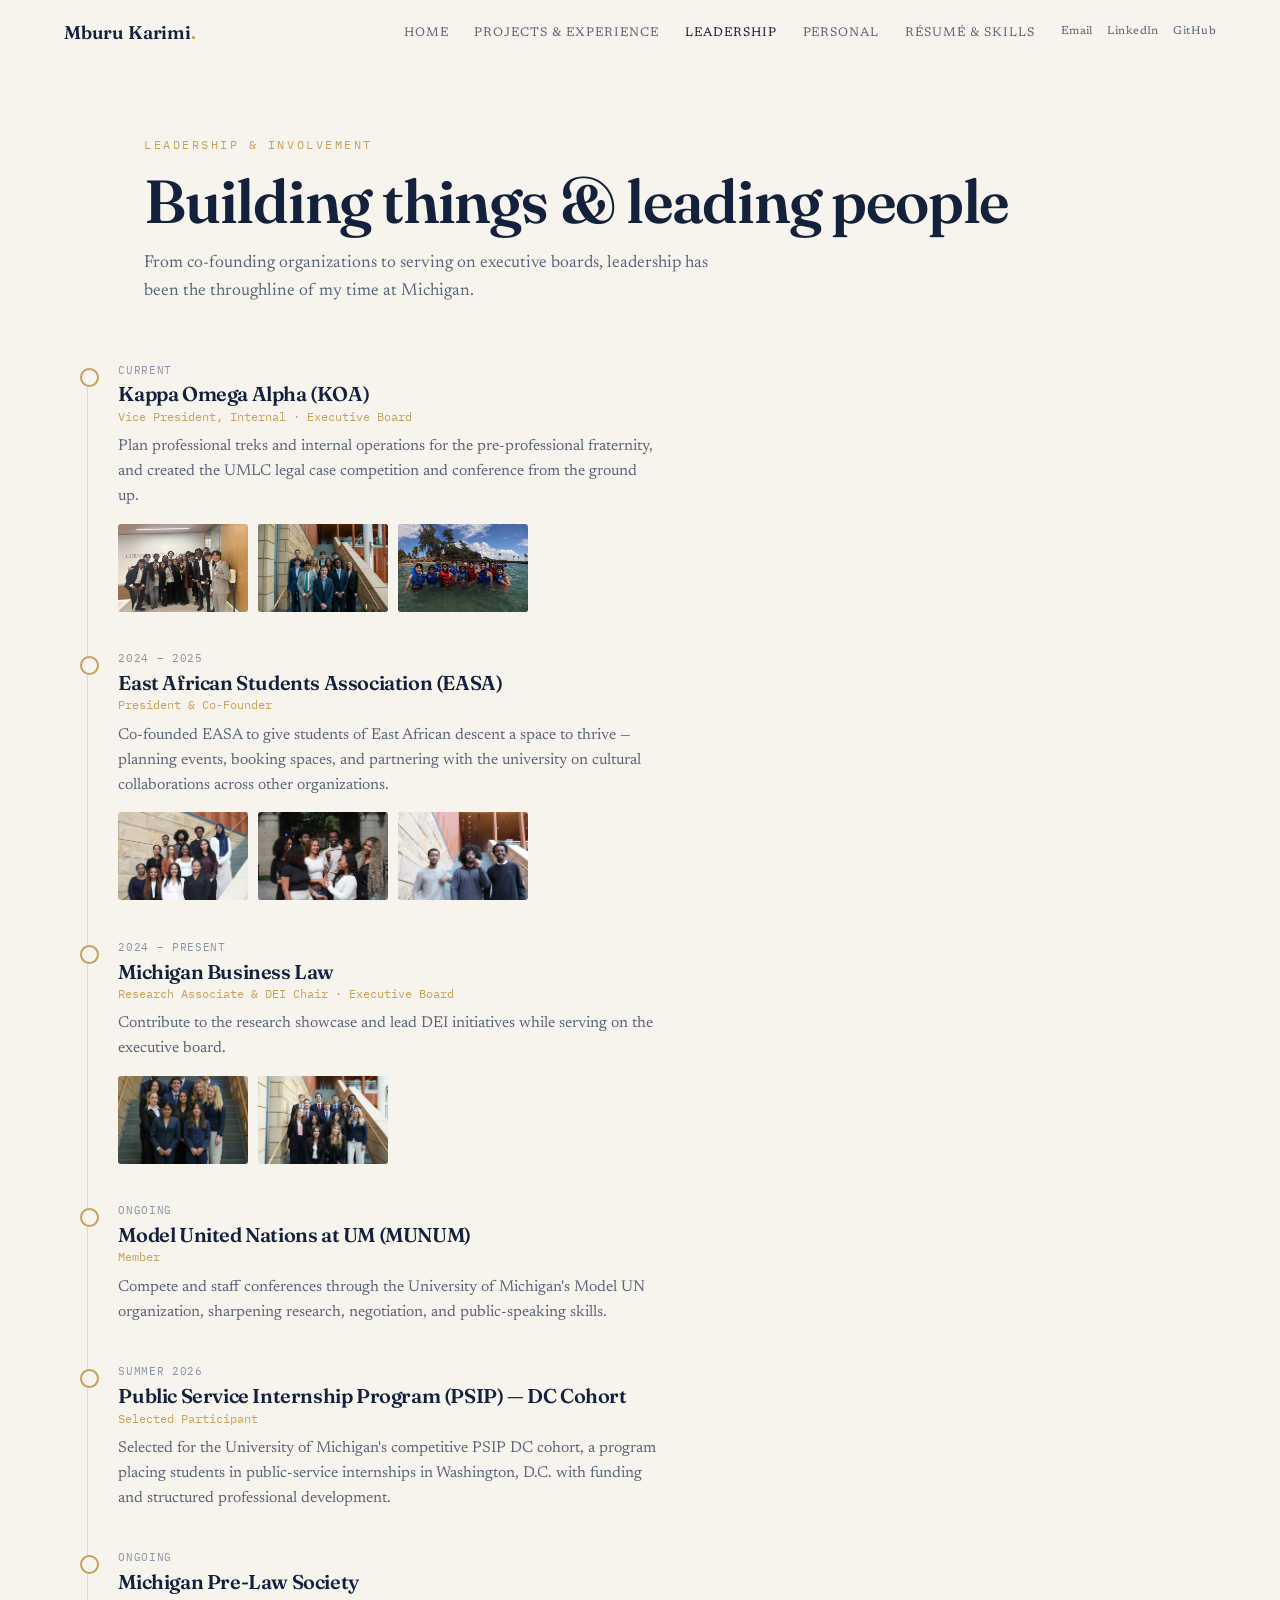
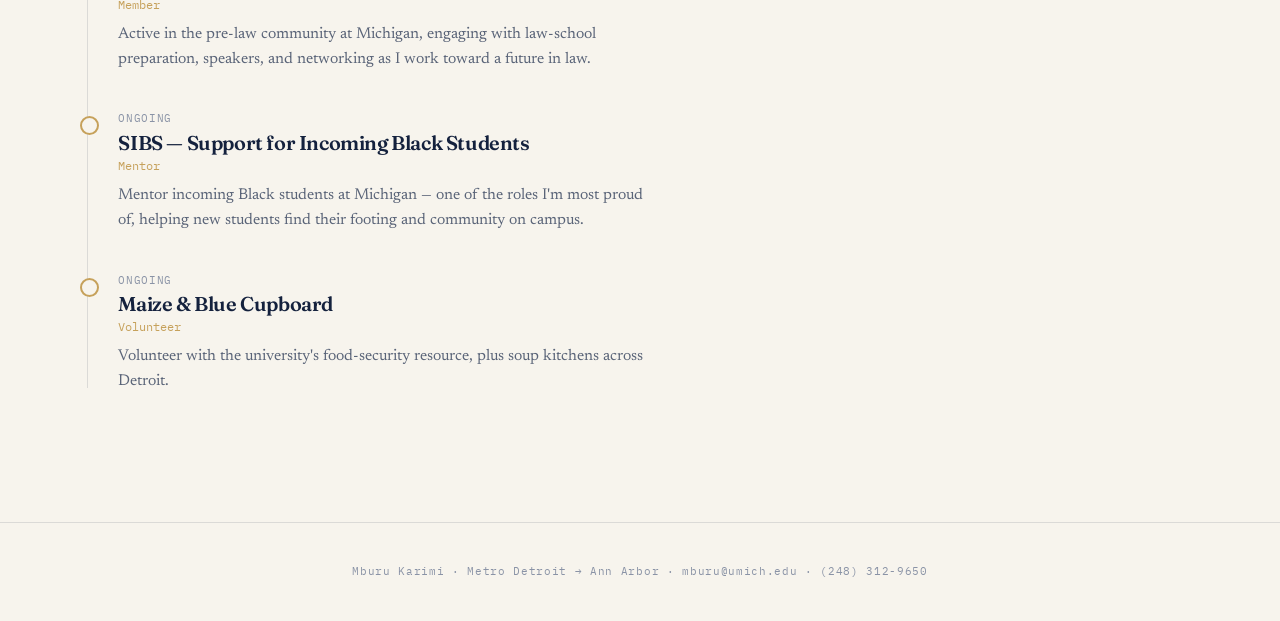
==== commit 074b3bd9: "Revert "site overhaul v3" This reverts commit 6cf09bc1ca8bdd980d0eba2a812aeca4efbdbc04." ====
--- a/leadership.html
+++ b/leadership.html
@@ -1,190 +1,104 @@
 <!DOCTYPE html>
-<html lang="en" data-theme="light">
+<html lang="en">
 <head>
 <meta charset="UTF-8">
-<meta name="viewport" content="width=device-width, initial-scale=1">
-<title>Leadership &middot; Mburu Karimi</title>
-<meta name="description" content="Leadership and involvement across campus organizations at the University of Michigan.">
-
+<meta name="viewport" content="width=device-width, initial-scale=1.0">
+<title>Leadership | Mburu Karimi</title>
+<meta name="description" content="Mburu Karimi's leadership and campus involvement.">
 <link rel="preconnect" href="https://fonts.googleapis.com">
 <link rel="preconnect" href="https://fonts.gstatic.com" crossorigin>
-<link href="https://fonts.googleapis.com/css2?family=Fraunces:ital,opsz,wght@0,9..144,300;0,9..144,400;1,9..144,300;1,9..144,400&family=Newsreader:ital,wght@0,300;0,400;1,400&family=IBM+Plex+Mono:wght@400;500&display=swap" rel="stylesheet">
+<link href="https://fonts.googleapis.com/css2?family=Fraunces:ital,opsz,wght@0,9..144,400;0,9..144,500;0,9..144,600;1,9..144,500&family=Newsreader:ital,wght@0,400;0,500;1,400&family=IBM+Plex+Mono:wght@400;500&display=swap" rel="stylesheet">
 <link rel="stylesheet" href="styles.css">
 </head>
-
 <body>
-
-<div class="cursor-ring" aria-hidden="true"></div>
-<div class="cursor-dot" aria-hidden="true"></div>
-
-<header class="site-header">
-  <div class="header-inner">
-    <a class="brand" href="index.html">Mburu Karimi.</a>
-    <nav class="nav" id="nav" aria-label="Main">
-      <span class="nav-pill" id="navPill" aria-hidden="true"></span>
-      <a class="nav-link" href="index.html">Home</a>
-      <a class="nav-link" href="projects.html">Projects</a>
-      <a class="nav-link" href="leadership.html" aria-current="page">Leadership</a>
-      <a class="nav-link" href="personal.html">Personal</a>
-      <a class="nav-link" href="resume.html">Resume</a>
-    </nav>
-    <div class="header-tools">
-      <a class="icon-btn" href="mailto:mburu@umich.edu" aria-label="Email">
-        <svg viewBox="0 0 24 24"><path d="M20 4H4a2 2 0 0 0-2 2v12a2 2 0 0 0 2 2h16a2 2 0 0 0 2-2V6a2 2 0 0 0-2-2Zm0 4-8 5-8-5V6l8 5 8-5Z"/></svg>
-        <span class="tip">mburu@umich.edu</span>
-      </a>
-      <button class="icon-btn" id="phoneBtn" type="button" aria-label="Copy phone number">
-        <svg viewBox="0 0 24 24"><path d="M6.6 10.8a15.1 15.1 0 0 0 6.6 6.6l2.2-2.2a1 1 0 0 1 1-.24 11.4 11.4 0 0 0 3.6.58 1 1 0 0 1 1 1V20a1 1 0 0 1-1 1A17 17 0 0 1 3 4a1 1 0 0 1 1-1h3.5a1 1 0 0 1 1 1 11.4 11.4 0 0 0 .58 3.6 1 1 0 0 1-.25 1Z"/></svg>
-        <span class="tip" id="phoneTip">(248) 312-9650</span>
-      </button>
-      <a class="icon-btn" href="https://linkedin.com/in/mburu-karimi" target="_blank" rel="noopener" aria-label="LinkedIn">
-        <svg viewBox="0 0 24 24"><path d="M19 3H5a2 2 0 0 0-2 2v14a2 2 0 0 0 2 2h14a2 2 0 0 0 2-2V5a2 2 0 0 0-2-2ZM8.4 18H6V9.6h2.4Zm-1.2-9.6a1.4 1.4 0 1 1 0-2.8 1.4 1.4 0 0 1 0 2.8ZM18 18h-2.4v-4.2c0-1-.4-1.7-1.3-1.7a1.4 1.4 0 0 0-1.3 1 1.8 1.8 0 0 0-.1.6V18h-2.4V9.6h2.4v1.1a2.5 2.5 0 0 1 2.2-1.2c1.6 0 2.9 1 2.9 3.3Z"/></svg>
-        <span class="tip">linkedin.com/in/mburu-karimi</span>
-      </a>
-      <a class="icon-btn" href="https://github.com/mburukarimi" target="_blank" rel="noopener" aria-label="GitHub">
-        <svg viewBox="0 0 24 24"><path d="M12 2A10 10 0 0 0 8.8 21.5c.5.1.7-.2.7-.5v-1.7c-2.8.6-3.4-1.3-3.4-1.3-.4-1.2-1.1-1.5-1.1-1.5-.9-.6.1-.6.1-.6 1 .1 1.5 1 1.5 1 .9 1.6 2.3 1.1 2.9.8.1-.6.4-1.1.6-1.3-2.2-.3-4.6-1.1-4.6-4.9 0-1.1.4-2 1-2.7-.1-.3-.4-1.3.1-2.6 0 0 .8-.3 2.7 1a9.6 9.6 0 0 1 5 0c1.9-1.3 2.7-1 2.7-1 .5 1.3.2 2.3.1 2.6.6.7 1 1.6 1 2.7 0 3.8-2.3 4.7-4.6 4.9.4.3.7.9.7 1.9v2.7c0 .3.2.6.7.5A10 10 0 0 0 12 2Z"/></svg>
-        <span class="tip">github.com/mburukarimi</span>
-      </a>
-      <button class="icon-btn theme-toggle" id="themeToggle" type="button" aria-label="Switch to dark mode">
-        <svg class="sun" viewBox="0 0 24 24"><path d="M12 17a5 5 0 1 1 0-10 5 5 0 0 1 0 10Zm0-13a1 1 0 0 1-1-1V2a1 1 0 0 1 2 0v1a1 1 0 0 1-1 1Zm0 18a1 1 0 0 1-1-1v-1a1 1 0 0 1 2 0v1a1 1 0 0 1-1 1ZM4 13H3a1 1 0 0 1 0-2h1a1 1 0 0 1 0 2Zm17 0h-1a1 1 0 0 1 0-2h1a1 1 0 0 1 0 2ZM5.6 6.6a1 1 0 0 1-.7-.3l-.7-.7a1 1 0 0 1 1.4-1.4l.7.7a1 1 0 0 1-.7 1.7Zm12.8 12.8a1 1 0 0 1-.7-.3l-.7-.7a1 1 0 0 1 1.4-1.4l.7.7a1 1 0 0 1-.7 1.7ZM18.4 6.6a1 1 0 0 1-.7-1.7l.7-.7a1 1 0 1 1 1.4 1.4l-.7.7a1 1 0 0 1-.7.3ZM5.6 19.4a1 1 0 0 1-.7-1.7l.7-.7a1 1 0 0 1 1.4 1.4l-.7.7a1 1 0 0 1-.7.3Z"/></svg>
-        <svg class="moon" viewBox="0 0 24 24"><path d="M21 13a9 9 0 0 1-10-10 9 9 0 1 0 10 10Z"/></svg>
-      </button>
-      <button class="nav-toggle" id="navToggle" type="button" aria-label="Menu" aria-expanded="false">
-        <svg viewBox="0 0 24 24"><path d="M4 7h16M4 12h16M4 17h16" stroke-linecap="round"/></svg>
-      </button>
+<header class="nav" id="nav">
+  <a href="index.html" class="brand">Mburu Karimi<span class="dot">.</span></a>
+  <div class="nav-right">
+    <ul id="navMenu">
+      <li><a href="index.html">Home</a></li>
+      <li><a href="projects.html">Projects &amp; Experience</a></li>
+      <li><a href="leadership.html" style="color:var(--navy)">Leadership</a></li>
+      <li><a href="personal.html">Personal</a></li>
+      <li><a href="resume.html">Résumé &amp; Skills</a></li>
+    </ul>
+    <div class="contact-mini">
+      <a href="mailto:mburu@umich.edu">Email</a>
+      <a href="https://www.linkedin.com/in/mburu-karimi/" target="_blank" rel="noopener">LinkedIn</a>
+      <a href="https://github.com/mburukarimi" target="_blank" rel="noopener">GitHub</a>
     </div>
   </div>
+  <button class="nav-toggle" id="navToggle" aria-label="Menu">☰</button>
 </header>
 
-<main>
-
-<section class="shell page-head">
-  <p class="eyebrow">Organizations &middot; Service &middot; Mentorship</p>
-  <h1 class="page-title">Leadership and<br>Involvement</h1>
-  <p class="page-sub">Two organizations co-founded, three boards served, and a handful of commitments that have nothing to do with a resume line.</p>
-</section>
-
-<hr class="rule-line">
-
-<section class="shell" style="padding-top:2.75rem">
-  <div class="lead-grid">
-
-    <!-- KOA -->
-    <article class="lead-card">
-      <h2 class="lead-org">Kappa Omega Alpha</h2>
-      <p class="lead-meta">Vice President, Internal Operations &middot; <span class="dates">2026 to Present</span></p>
-      <p>Pre-Law and Public Policy Professional Co-Ed Fraternity at the University of Michigan. I plan and execute professional development programming, coordinate treks to law firms and consulting organizations, and manage internal chapter operations. I created the UMLC legal case competition and conference, which brings pre-law students from across campus together for a competitive advocacy experience.</p>
-      <div class="photo-strip">
-        <figure><img src="images/leadership/koa/koa-board-formal.jpg" alt="Kappa Omega Alpha board" loading="lazy"><figcaption>Chapter board, 2026</figcaption></figure>
-        <figure><img src="images/leadership/koa/koa-alumni-panel.jpg" alt="KOA alumni panel event" loading="lazy"><figcaption>Joint alumni panel, April 2026</figcaption></figure>
-        <figure><img src="images/leadership/koa/koa-candid-atrium.jpg" alt="KOA members at Ross" loading="lazy"><figcaption>Between sessions, Ross</figcaption></figure>
-      </div>
-      <div class="card-links">
-        <a class="link-arrow" href="https://www.koaumich.org/" target="_blank" rel="noopener">koaumich.org <span>&rarr;</span></a>
-      </div>
-    </article>
-
-    <!-- EASA -->
-    <article class="lead-card">
-      <h2 class="lead-org">East African Students Association</h2>
-      <p class="lead-meta">President and Co-Founder &middot; <span class="dates">2024 to 2025</span></p>
-      <p>I co-founded EASA to create a dedicated community for students of East African descent at Michigan. As founding president I built the organization from nothing: recruiting an executive board, establishing event programming, coordinating cultural collaborations with other campus organizations, and working with university administration to secure recognition and resources. EASA is now a space for community, cultural celebration, and professional connection.</p>
-      <div class="photo-strip">
-        <figure><img src="images/leadership/easa/easa-tabling-diag.jpg" alt="EASA tabling on the Diag" loading="lazy"><figcaption>Where it started, Festifall</figcaption></figure>
-        <figure><img src="images/leadership/easa/easa-board-arch.jpg" alt="EASA board" loading="lazy"><figcaption>Executive board</figcaption></figure>
-        <figure><img src="images/leadership/easa/easa-board-formal.jpg" alt="EASA full board" loading="lazy"><figcaption>Full board, 2025</figcaption></figure>
-        <figure><img src="images/leadership/easa/easa-three-guys.jpg" alt="EASA members" loading="lazy"><figcaption>The founding group</figcaption></figure>
-      </div>
-    </article>
-
-    <!-- MBL -->
-    <article class="lead-card">
-      <h2 class="lead-org">Michigan Business Law</h2>
-      <p class="lead-meta">Research Associate and DEI Chair &middot; <span class="dates">2024 to 2025</span></p>
-      <p>A student organization at Michigan's Ross School of Business focused on legal and financial research. I contributed to the organization's research publications, producing formal legal analysis and macroeconomic updates. As DEI Chair I helped shape recruitment and programming to broaden participation in business law education.</p>
-      <div class="photo-strip">
-        <figure><img src="images/leadership/mbl/mbl-team-formal.jpg" alt="Michigan Business Law team" loading="lazy"><figcaption>Research team</figcaption></figure>
-        <figure><img src="images/leadership/mbl/mbl-team-silly.jpg" alt="Michigan Business Law team" loading="lazy"><figcaption>End of the year</figcaption></figure>
-      </div>
-      <div class="card-links">
-        <a class="link-arrow" href="https://mbc.studentlife.umich.edu/" target="_blank" rel="noopener">Organization page <span>&rarr;</span></a>
-      </div>
-    </article>
-
-    <!-- MUNUM -->
-    <article class="lead-card">
-      <h2 class="lead-org">Model United Nations at Michigan</h2>
-      <p class="lead-meta">Rapporteur &middot; <span class="dates">2024 to 2025</span></p>
-      <p>Served on conference committees and contributed to the formal record of debate and resolutions. This one was about giving back: I first attended MUNUM as a high school student, and that conference is a large part of why I ended up interested in policy and international relations at all.</p>
-      <div class="card-links">
-        <a class="link-arrow" href="https://www.munum.org/" target="_blank" rel="noopener">munum.org <span>&rarr;</span></a>
-      </div>
-    </article>
-
-    <!-- PSIP -->
-    <article class="lead-card">
-      <h2 class="lead-org">Public Service Internship Program</h2>
-      <p class="lead-meta">Selected Participant, DC Cohort &middot; <span class="dates">2025 to 2026</span></p>
-      <p>Selected for Michigan's PSIP DC Cohort, a competitive program placing students in public service internships in Washington, D.C. with structured professional development, mentorship, and funding support. One of a small cohort chosen for the DC placement.</p>
-      <div class="card-links">
-        <a class="link-arrow" href="https://vimeo.com/1191714961/45ad0a5581" target="_blank" rel="noopener">PSIP program overview <span>&rarr;</span></a>
-      </div>
-    </article>
-
-    <!-- Pre-Law Society -->
-    <article class="lead-card">
-      <h2 class="lead-org">Michigan Pre-Law Society</h2>
-      <p class="lead-meta">Professional Development Chair &middot; <span class="dates">Ongoing</span></p>
-      <p>I organize programming, speakers, and networking events supporting students pursuing law school and legal careers at Michigan. The goal is straightforward: make the path to law school less opaque for people who do not already have lawyers in their family.</p>
-    </article>
-
-    <!-- SIBS -->
-    <article class="lead-card">
-      <h2 class="lead-org">Support for Incoming Black Students</h2>
-      <p class="lead-meta">Peer Mentor &middot; <span class="dates">Ongoing</span></p>
-      <p>I mentor incoming Black students at Michigan as they navigate the transition to campus, find community, and access resources. This is one of the most personally meaningful commitments I have here.</p>
-      <div class="photo-strip">
-        <figure><img src="images/leadership/sibs/sibs-group-park.jpg" alt="SIBS mentors and mentees" loading="lazy"><figcaption>SIBS community</figcaption></figure>
-        <figure><img src="images/leadership/sibs/mlk-day-speaking.jpg" alt="Speaking at an MLK Day community event" loading="lazy"><figcaption>MLK Day community event, Troy</figcaption></figure>
-      </div>
-      <div class="card-links">
-        <a class="link-arrow" href="https://mesa.umich.edu/SIBS" target="_blank" rel="noopener">mesa.umich.edu/SIBS <span>&rarr;</span></a>
-      </div>
-    </article>
-
-    <!-- Maize and Blue Cupboard -->
-    <article class="lead-card">
-      <h2 class="lead-org">Maize and Blue Cupboard</h2>
-      <p class="lead-meta">Volunteer &middot; <span class="dates">Ongoing</span></p>
-      <p>I volunteer regularly at Michigan's student food pantry, and at soup kitchens in Detroit. Food insecurity on a campus this well resourced is not an abstraction; roughly one in three students nationally experiences it. This is the commitment that keeps me grounded.</p>
-      <div class="card-links">
-        <a class="link-arrow" href="https://mbc.studentlife.umich.edu/" target="_blank" rel="noopener">Maize and Blue Cupboard <span>&rarr;</span></a>
-      </div>
-    </article>
-
+<div class="page-hero reveal">
+  <div class="eyebrow">Leadership &amp; Involvement</div>
+  <h1>Building things &amp; leading people</h1>
+  <p>From co-founding organizations to serving on executive boards, leadership has been the throughline of my time at Michigan.</p>
+</div>
+<section style="padding-top:1rem;">
+  <div class="wrap">
+    <div class="tl">
+      <div class="tl-item reveal">
+      <div class="when">CURRENT</div>
+      <h3>Kappa Omega Alpha (KOA)</h3>
+      <div class="role">Vice President, Internal · Executive Board</div>
+      <p>Plan professional treks and internal operations for the pre-professional fraternity, and created the UMLC legal case competition and conference from the ground up.</p><div class="tl-photos"><img src="images/koa-trek-cornerstone.jpg" alt="KOA trek"><img src="images/koa-board.jpg" alt="KOA board"><img src="images/koa-puerto-rico-2024.jpg" alt="KOA trip"></div>
+    </div>
+      <div class="tl-item reveal">
+      <div class="when">2024 – 2025</div>
+      <h3>East African Students Association (EASA)</h3>
+      <div class="role">President &amp; Co-Founder</div>
+      <p>Co-founded EASA to give students of East African descent a space to thrive — planning events, booking spaces, and partnering with the university on cultural collaborations across other organizations.</p><div class="tl-photos"><img src="images/easa-founding-board-2024.jpg" alt="EASA founding board"><img src="images/easa-board.jpg" alt="EASA board"><img src="images/easa-founding-trio.jpg" alt="EASA co-founders"></div>
+    </div>
+      <div class="tl-item reveal">
+      <div class="when">2024 – PRESENT</div>
+      <h3>Michigan Business Law</h3>
+      <div class="role">Research Associate &amp; DEI Chair · Executive Board</div>
+      <p>Contribute to the research showcase and lead DEI initiatives while serving on the executive board.</p><div class="tl-photos"><img src="images/mbl-exec-board-2025.jpg" alt="MBL exec board"><img src="images/mbl-research-team-2024.jpg" alt="MBL research team"></div>
+    </div>
+      <div class="tl-item reveal">
+      <div class="when">ONGOING</div>
+      <h3>Model United Nations at UM (MUNUM)</h3>
+      <div class="role">Member</div>
+      <p>Compete and staff conferences through the University of Michigan's Model UN organization, sharpening research, negotiation, and public-speaking skills.</p>
+    </div>
+      <div class="tl-item reveal">
+      <div class="when">SUMMER 2026</div>
+      <h3>Public Service Internship Program (PSIP) — DC Cohort</h3>
+      <div class="role">Selected Participant</div>
+      <p>Selected for the University of Michigan's competitive PSIP DC cohort, a program placing students in public-service internships in Washington, D.C. with funding and structured professional development.</p>
+    </div>
+      <div class="tl-item reveal">
+      <div class="when">ONGOING</div>
+      <h3>Michigan Pre-Law Society</h3>
+      <div class="role">Member</div>
+      <p>Active in the pre-law community at Michigan, engaging with law-school preparation, speakers, and networking as I work toward a future in law.</p>
+    </div>
+      <div class="tl-item reveal">
+      <div class="when">ONGOING</div>
+      <h3>SIBS — Support for Incoming Black Students</h3>
+      <div class="role">Mentor</div>
+      <p>Mentor incoming Black students at Michigan — one of the roles I'm most proud of, helping new students find their footing and community on campus.</p>
+    </div>
+      <div class="tl-item reveal">
+      <div class="when">ONGOING</div>
+      <h3>Maize &amp; Blue Cupboard</h3>
+      <div class="role">Volunteer</div>
+      <p>Volunteer with the university's food-security resource, plus soup kitchens across Detroit.</p>
+    </div>
+    </div>
   </div>
 </section>
 
-</main>
-
-<footer class="site-footer">
-  <div class="footer-inner">
-    <div>
-      <div class="footer-name">Mburu Karimi</div>
-      <div class="footer-sub">Ford School of Public Policy &middot; Class of 2028</div>
-    </div>
-    <div class="footer-right">
-      <div class="footer-icons">
-        <a class="icon-btn" href="mailto:mburu@umich.edu" aria-label="Email"><svg viewBox="0 0 24 24"><path d="M20 4H4a2 2 0 0 0-2 2v12a2 2 0 0 0 2 2h16a2 2 0 0 0 2-2V6a2 2 0 0 0-2-2Zm0 4-8 5-8-5V6l8 5 8-5Z"/></svg></a>
-        <a class="icon-btn" href="tel:+12483129650" aria-label="Phone"><svg viewBox="0 0 24 24"><path d="M6.6 10.8a15.1 15.1 0 0 0 6.6 6.6l2.2-2.2a1 1 0 0 1 1-.24 11.4 11.4 0 0 0 3.6.58 1 1 0 0 1 1 1V20a1 1 0 0 1-1 1A17 17 0 0 1 3 4a1 1 0 0 1 1-1h3.5a1 1 0 0 1 1 1 11.4 11.4 0 0 0 .58 3.6 1 1 0 0 1-.25 1Z"/></svg></a>
-        <a class="icon-btn" href="https://linkedin.com/in/mburu-karimi" target="_blank" rel="noopener" aria-label="LinkedIn"><svg viewBox="0 0 24 24"><path d="M19 3H5a2 2 0 0 0-2 2v14a2 2 0 0 0 2 2h14a2 2 0 0 0 2-2V5a2 2 0 0 0-2-2ZM8.4 18H6V9.6h2.4Zm-1.2-9.6a1.4 1.4 0 1 1 0-2.8 1.4 1.4 0 0 1 0 2.8ZM18 18h-2.4v-4.2c0-1-.4-1.7-1.3-1.7a1.4 1.4 0 0 0-1.3 1 1.8 1.8 0 0 0-.1.6V18h-2.4V9.6h2.4v1.1a2.5 2.5 0 0 1 2.2-1.2c1.6 0 2.9 1 2.9 3.3Z"/></svg></a>
-        <a class="icon-btn" href="https://github.com/mburukarimi" target="_blank" rel="noopener" aria-label="GitHub"><svg viewBox="0 0 24 24"><path d="M12 2A10 10 0 0 0 8.8 21.5c.5.1.7-.2.7-.5v-1.7c-2.8.6-3.4-1.3-3.4-1.3-.4-1.2-1.1-1.5-1.1-1.5-.9-.6.1-.6.1-.6 1 .1 1.5 1 1.5 1 .9 1.6 2.3 1.1 2.9.8.1-.6.4-1.1.6-1.3-2.2-.3-4.6-1.1-4.6-4.9 0-1.1.4-2 1-2.7-.1-.3-.4-1.3.1-2.6 0 0 .8-.3 2.7 1a9.6 9.6 0 0 1 5 0c1.9-1.3 2.7-1 2.7-1 .5 1.3.2 2.3.1 2.6.6.7 1 1.6 1 2.7 0 3.8-2.3 4.7-4.6 4.9.4.3.7.9.7 1.9v2.7c0 .3.2.6.7.5A10 10 0 0 0 12 2Z"/></svg></a>
-      </div>
-      <div class="footer-copy">&copy; 2026 Mburu Karimi</div>
-    </div>
-  </div>
-</footer>
-
-<script src="site.js"></script>
+<footer class="site-foot">Mburu Karimi · Metro Detroit → Ann Arbor · mburu@umich.edu · (248) 312-9650</footer>
+<script>
+  const nav=document.getElementById('nav');
+  addEventListener('scroll',()=>nav.classList.toggle('scrolled',scrollY>20));
+  const t=document.getElementById('navToggle'), m=document.getElementById('navMenu');
+  if(t){ t.addEventListener('click',()=>m.classList.toggle('open')); }
+  document.querySelectorAll('.xcard-head').forEach(h=>h.addEventListener('click',()=>h.parentElement.classList.toggle('open')));
+  const io=new IntersectionObserver(es=>es.forEach(e=>{if(e.isIntersecting){e.target.classList.add('in');io.unobserve(e.target);}}),{threshold:0.1});
+  document.querySelectorAll('.reveal').forEach(el=>io.observe(el));
+</script>
 </body>
-</html>
+</html>
--- a/styles.css
+++ b/styles.css
@@ -1,1479 +1,381 @@
-/* ============================================================
-   Mburu Karimi — mburukarimi.github.io
-   Shared stylesheet
-   ============================================================ */
-
-/* ---------- Tokens ---------- */
-
-:root {
-  --cream:      #F7F4ED;
-  --cream-dim:  #EDE8DC;
-  --navy:       #14213D;
-  --navy-deep:  #0A1520;
-  --gold:       #C6A15B;
-  --gold-soft:  rgba(198, 161, 91, 0.28);
-
-  --bg:         var(--cream);
-  --bg-alt:     #FFFDF8;
-  --surface:    #FFFFFF;
-  --ink:        var(--navy);
-  --ink-soft:   rgba(20, 33, 61, 0.62);
-  --ink-faint:  rgba(20, 33, 61, 0.34);
-  --rule:       rgba(20, 33, 61, 0.12);
-  --rule-soft:  rgba(20, 33, 61, 0.07);
-  --header-bg:  var(--navy);
-  --header-ink: rgba(247, 244, 237, 0.62);
-
-  --display: 'Fraunces', Georgia, 'Times New Roman', serif;
-  --body:    'Newsreader', Georgia, serif;
-  --mono:    'IBM Plex Mono', ui-monospace, 'SF Mono', monospace;
-
-  --ease: cubic-bezier(0.2, 0.8, 0.2, 1);
-  --shell: 1080px;
-}
-
-[data-theme="dark"] {
-  --bg:         #0D1B2A;
-  --bg-alt:     #101F31;
-  --surface:    #16283C;
-  --ink:        #F1EDE3;
-  --ink-soft:   rgba(241, 237, 227, 0.62);
-  --ink-faint:  rgba(241, 237, 227, 0.34);
-  --rule:       rgba(241, 237, 227, 0.14);
-  --rule-soft:  rgba(241, 237, 227, 0.08);
-  --header-bg:  var(--navy-deep);
-  --header-ink: rgba(241, 237, 227, 0.6);
-}
-
-/* ---------- Reset ---------- */
-
-*, *::before, *::after { box-sizing: border-box; }
-
-html { scroll-behavior: smooth; }
-
-body {
-  margin: 0;
-  background: var(--bg);
-  color: var(--ink);
-  font-family: var(--body);
-  font-size: 17px;
-  line-height: 1.7;
-  -webkit-font-smoothing: antialiased;
-  transition: background 0.35s var(--ease), color 0.35s var(--ease);
-}
-
-img { max-width: 100%; display: block; }
-
-a { color: inherit; }
-
-h1, h2, h3, h4 { margin: 0; font-weight: 400; }
-
-p { margin: 0 0 1.1em; }
-
-::selection { background: var(--gold-soft); }
-
-.shell {
-  max-width: var(--shell);
-  margin: 0 auto;
-  padding-left: 3rem;
-  padding-right: 3rem;
-}
-
-.rule-line {
-  height: 1px;
-  background: var(--rule);
-  border: 0;
-  margin: 0;
-}
-
-/* Focus visibility — keyboard users only */
-:focus-visible {
-  outline: 2px solid var(--gold);
-  outline-offset: 3px;
-  border-radius: 2px;
-}
-
-/* ---------- Shared type ---------- */
-
-.eyebrow {
-  font-family: var(--mono);
-  font-size: 0.62rem;
-  letter-spacing: 0.16em;
-  text-transform: uppercase;
-  color: var(--gold);
-  margin: 0 0 1.5rem;
-}
-
-.section-head {
-  display: flex;
-  align-items: center;
-  gap: 1.25rem;
-  margin-bottom: 2.5rem;
-}
-
-.section-head .label {
-  font-family: var(--mono);
-  font-size: 0.62rem;
-  letter-spacing: 0.16em;
-  text-transform: uppercase;
-  color: var(--gold);
-  white-space: nowrap;
-}
-
-.section-head .line {
-  flex: 1;
-  height: 1px;
-  background: var(--gold-soft);
-}
-
-.page-title {
-  font-family: var(--display);
-  font-weight: 300;
-  font-size: clamp(2.6rem, 6vw, 4rem);
-  line-height: 1.02;
-  letter-spacing: -0.02em;
-}
-
-.page-sub {
-  font-size: 1.08rem;
-  color: var(--ink-soft);
-  max-width: 46ch;
-  margin-top: 1.25rem;
-}
-
-/* ============================================================
-   HEADER
-   ============================================================ */
-
-.site-header {
-  background: var(--header-bg);
-  position: sticky;
-  top: 0;
-  z-index: 200;
-  transition: background 0.35s var(--ease);
-}
-
-.header-inner {
-  max-width: var(--shell);
-  margin: 0 auto;
-  padding: 0 3rem;
-  height: 62px;
-  display: flex;
-  align-items: center;
-  justify-content: space-between;
-  gap: 2rem;
-}
-
-.brand {
-  font-family: var(--display);
-  font-size: 1.02rem;
-  font-weight: 400;
-  color: var(--cream);
-  text-decoration: none;
-  letter-spacing: 0.005em;
-  white-space: nowrap;
-}
-
-.brand:hover { color: var(--gold); }
-
-/* Nav with sliding pill */
-.nav {
-  position: relative;
-  display: flex;
-  align-items: center;
-  gap: 0.25rem;
-}
-
-.nav-pill {
-  position: absolute;
-  top: 50%;
-  transform: translateY(-50%);
-  height: 30px;
-  border-radius: 100px;
-  background: rgba(247, 244, 237, 0.09);
-  transition: left 0.34s var(--ease), width 0.34s var(--ease), opacity 0.2s ease;
-  pointer-events: none;
-  opacity: 0;
-  left: 0;
-  width: 0;
-}
-
-.nav:hover .nav-pill,
-.nav-pill.is-active { opacity: 1; }
-
-.nav-link {
-  position: relative;
-  z-index: 1;
-  font-family: var(--mono);
-  font-size: 0.64rem;
-  letter-spacing: 0.13em;
-  text-transform: uppercase;
-  color: var(--header-ink);
-  text-decoration: none;
-  padding: 0.5rem 0.85rem;
-  transition: color 0.22s ease;
-  white-space: nowrap;
-}
-
-.nav-link:hover { color: var(--cream); }
-.nav-link[aria-current="page"] { color: var(--gold); }
-
-/* Contact icons + theme toggle */
-.header-tools {
-  display: flex;
-  align-items: center;
-  gap: 0.35rem;
-}
-
-.icon-btn {
-  width: 32px;
-  height: 32px;
-  display: grid;
-  place-items: center;
-  border: 0;
-  background: transparent;
-  border-radius: 100px;
-  color: rgba(247, 244, 237, 0.55);
-  cursor: pointer;
-  text-decoration: none;
-  transition: color 0.22s ease, background 0.22s ease, transform 0.22s var(--ease);
-  position: relative;
-  padding: 0;
-  font: inherit;
-}
-
-.icon-btn svg { width: 16px; height: 16px; fill: currentColor; }
-
-.icon-btn:hover {
-  color: var(--gold);
-  background: rgba(247, 244, 237, 0.07);
-  transform: translateY(-1px);
-}
-
-.icon-btn .tip {
-  position: absolute;
-  top: calc(100% + 8px);
-  left: 50%;
-  transform: translateX(-50%) translateY(-3px);
-  background: var(--navy-deep);
-  color: var(--cream);
-  font-family: var(--mono);
-  font-size: 0.58rem;
-  letter-spacing: 0.06em;
-  padding: 0.3rem 0.55rem;
-  border-radius: 3px;
-  white-space: nowrap;
-  opacity: 0;
-  pointer-events: none;
-  transition: opacity 0.2s ease, transform 0.2s var(--ease);
-  border: 1px solid rgba(247, 244, 237, 0.14);
-}
-
-.icon-btn:hover .tip {
-  opacity: 1;
-  transform: translateX(-50%) translateY(0);
-}
-
-.theme-toggle { margin-left: 0.35rem; }
-.theme-toggle .moon { display: none; }
-[data-theme="dark"] .theme-toggle .sun { display: none; }
-[data-theme="dark"] .theme-toggle .moon { display: block; }
-
-/* Mobile nav toggle */
-.nav-toggle { display: none; }
-
-/* ============================================================
-   HERO — asymmetric, portrait right
-   ============================================================ */
-
-.hero {
-  padding: 5.5rem 0 4rem;
-  display: grid;
-  grid-template-columns: minmax(0, 1fr) 286px;
-  gap: 5rem;
-  align-items: start;
-}
-
-.hero-name {
-  font-family: var(--display);
-  font-weight: 300;
-  font-size: clamp(3.2rem, 8vw, 5.4rem);
-  line-height: 0.92;
-  letter-spacing: -0.035em;
-  margin-bottom: 1.9rem;
-}
-
-.hero-name .surname {
-  font-style: italic;
-  display: block;
-}
-
-.hero-bio {
-  font-size: 1.13rem;
-  line-height: 1.72;
-  color: var(--ink-soft);
-  max-width: 50ch;
-  margin-bottom: 2rem;
-}
-
-.hero-bio strong {
-  font-weight: 400;
-  color: var(--ink);
-}
-
-.hero-meta {
-  display: flex;
-  flex-wrap: wrap;
-  gap: 0.4rem;
-  margin-bottom: 2.4rem;
-}
-
-.chip {
-  font-family: var(--mono);
-  font-size: 0.6rem;
-  letter-spacing: 0.09em;
-  text-transform: uppercase;
-  color: var(--ink-faint);
-  border: 1px solid var(--rule);
-  border-radius: 100px;
-  padding: 0.32rem 0.72rem;
-  transition: color 0.24s ease, border-color 0.24s ease;
-}
-
-.chip:hover { color: var(--gold); border-color: var(--gold-soft); }
-
-.hero-actions {
-  display: flex;
-  align-items: center;
-  gap: 1.4rem;
-  flex-wrap: wrap;
-}
-
-/* Buttons */
-.btn {
-  position: relative;
-  overflow: hidden;
-  display: inline-block;
-  font-family: var(--mono);
-  font-size: 0.64rem;
-  letter-spacing: 0.13em;
-  text-transform: uppercase;
-  text-decoration: none;
-  padding: 0.82rem 1.6rem;
-  border: 1px solid var(--ink);
-  border-radius: 2px;
-  color: var(--bg);
-  background: var(--ink);
-  transition: color 0.32s var(--ease);
-  z-index: 0;
-}
-
-.btn::before {
-  content: '';
-  position: absolute;
-  inset: 0;
-  background: var(--gold);
-  transform: scaleX(0);
-  transform-origin: left;
-  transition: transform 0.4s var(--ease);
-  z-index: -1;
-}
-
-.btn:hover { color: var(--navy); }
-.btn:hover::before { transform: scaleX(1); }
-
-.btn-ghost {
-  background: transparent;
-  color: var(--ink);
-  border-color: var(--rule);
-}
-.btn-ghost:hover { color: var(--navy); }
-
-.link-arrow {
-  font-family: var(--mono);
-  font-size: 0.64rem;
-  letter-spacing: 0.13em;
-  text-transform: uppercase;
-  color: var(--ink-faint);
-  text-decoration: none;
-  display: inline-flex;
-  align-items: center;
-  gap: 0.45rem;
-  transition: color 0.24s ease;
-}
-
-.link-arrow span {
-  transition: transform 0.3s var(--ease);
-  display: inline-block;
-}
-
-.link-arrow:hover { color: var(--gold); }
-.link-arrow:hover span { transform: translateX(4px); }
-
-/* Portrait */
-.portrait {
-  position: relative;
-  margin-top: 0.5rem;
-}
-
-.portrait-frame {
-  position: relative;
-  aspect-ratio: 4 / 5;
-  overflow: hidden;
-  border-radius: 3px;
-  background: var(--cream-dim);
-  transition: transform 0.5s var(--ease), box-shadow 0.5s var(--ease);
-}
-
-.portrait-frame img {
-  width: 100%;
-  height: 100%;
-  object-fit: cover;
-  object-position: center 18%;
-  transition: transform 0.7s var(--ease), filter 0.5s var(--ease);
-  filter: saturate(0.94);
-}
-
-.portrait:hover .portrait-frame {
-  transform: translateY(-5px);
-  box-shadow: 0 18px 44px rgba(20, 33, 61, 0.18), 0 0 0 1px var(--gold-soft);
-}
-
-.portrait:hover .portrait-frame img {
-  transform: scale(1.035);
-  filter: saturate(1.06);
-}
-
-.portrait-caption {
-  margin-top: 0.8rem;
-  font-family: var(--mono);
-  font-size: 0.58rem;
-  letter-spacing: 0.12em;
-  text-transform: uppercase;
-  color: var(--ink-faint);
-}
-
-/* ============================================================
-   PROJECT RAIL — the signature element
-   ============================================================ */
-
-.rail-section { padding: 3.5rem 0 4.5rem; }
-
-.rail-head {
-  display: flex;
-  align-items: flex-end;
-  justify-content: space-between;
-  gap: 2rem;
-  margin-bottom: 2rem;
-}
-
-.rail-head .label {
-  font-family: var(--mono);
-  font-size: 0.62rem;
-  letter-spacing: 0.16em;
-  text-transform: uppercase;
-  color: var(--gold);
-}
-
-.rail-controls {
-  display: flex;
-  align-items: center;
-  gap: 0.9rem;
-}
-
-.rail-count {
-  font-family: var(--mono);
-  font-size: 0.66rem;
-  letter-spacing: 0.1em;
-  color: var(--ink-faint);
-  font-variant-numeric: tabular-nums;
-  min-width: 62px;
-  text-align: right;
-}
-
-.rail-btn {
-  width: 34px;
-  height: 34px;
-  display: grid;
-  place-items: center;
-  border: 1px solid var(--rule);
-  background: transparent;
-  border-radius: 100px;
-  color: var(--ink-soft);
-  cursor: pointer;
-  transition: all 0.26s var(--ease);
-  padding: 0;
-}
-
-.rail-btn svg { width: 14px; height: 14px; stroke: currentColor; fill: none; stroke-width: 1.6; }
-
-.rail-btn:hover:not(:disabled) {
-  border-color: var(--gold);
-  color: var(--gold);
-  transform: translateY(-1px);
-}
-
-.rail-btn:disabled { opacity: 0.28; cursor: default; }
-
-/* The scroller */
-.rail {
-  display: flex;
-  gap: 1.15rem;
-  overflow-x: auto;
-  scroll-snap-type: x mandatory;
-  scroll-behavior: smooth;
-  padding-bottom: 1.5rem;
-  margin-bottom: -0.5rem;
-  scrollbar-width: none;
-  cursor: grab;
-}
-
-.rail::-webkit-scrollbar { display: none; }
-.rail.is-dragging { cursor: grabbing; scroll-behavior: auto; scroll-snap-type: none; }
-.rail.is-dragging .rail-card { pointer-events: none; }
-
-.rail-card {
-  flex: 0 0 330px;
-  scroll-snap-align: start;
-  position: relative;
-  background: var(--surface);
-  border: 1px solid var(--rule);
-  border-radius: 4px;
-  padding: 1.6rem 1.5rem 1.4rem;
-  text-decoration: none;
-  color: inherit;
-  display: flex;
-  flex-direction: column;
-  min-height: 236px;
-  overflow: hidden;
-  transition: transform 0.36s var(--ease), box-shadow 0.36s var(--ease), border-color 0.36s var(--ease);
-}
-
-.rail-card::before {
-  content: '';
-  position: absolute;
-  left: 0;
-  top: 0;
-  bottom: 0;
-  width: 3px;
-  background: var(--gold);
-  transform: scaleY(0);
-  transform-origin: top;
-  transition: transform 0.42s var(--ease);
-}
-
-.rail-card:hover {
-  transform: translateY(-6px);
-  border-color: transparent;
-  box-shadow: 0 16px 38px rgba(20, 33, 61, 0.13);
-}
-
-[data-theme="dark"] .rail-card:hover { box-shadow: 0 16px 38px rgba(0, 0, 0, 0.4); }
-
-.rail-card:hover::before { transform: scaleY(1); }
-
-.rail-index {
-  font-family: var(--mono);
-  font-size: 0.58rem;
-  letter-spacing: 0.1em;
-  color: var(--ink-faint);
-  margin-bottom: 0.9rem;
-  font-variant-numeric: tabular-nums;
-}
-
-.rail-org {
-  font-family: var(--mono);
-  font-size: 0.6rem;
-  letter-spacing: 0.11em;
-  text-transform: uppercase;
-  color: var(--gold);
-  margin-bottom: 0.55rem;
-}
-
-.rail-title {
-  font-family: var(--display);
-  font-weight: 400;
-  font-size: 1.22rem;
-  line-height: 1.24;
-  letter-spacing: -0.012em;
-  margin-bottom: 0.7rem;
-}
-
-.rail-desc {
-  font-size: 0.93rem;
-  line-height: 1.6;
-  color: var(--ink-soft);
-  margin: 0 0 1.2rem;
-}
-
-.rail-foot {
-  margin-top: auto;
-  display: flex;
-  align-items: center;
-  justify-content: space-between;
-  font-family: var(--mono);
-  font-size: 0.58rem;
-  letter-spacing: 0.1em;
-  text-transform: uppercase;
-  color: var(--ink-faint);
-}
-
-.rail-card .go {
-  transition: transform 0.3s var(--ease), color 0.3s ease;
-  display: inline-block;
-}
-
-.rail-card:hover .go { transform: translateX(4px); color: var(--gold); }
-
-/* ============================================================
-   ABOUT STRIP
-   ============================================================ */
-
-.about {
-  padding: 3.5rem 0 4rem;
-  display: grid;
-  grid-template-columns: 180px minmax(0, 1fr);
-  gap: 3.5rem;
-  align-items: start;
-}
-
-.about-label {
-  font-family: var(--mono);
-  font-size: 0.62rem;
-  letter-spacing: 0.16em;
-  text-transform: uppercase;
-  color: var(--ink-faint);
-  padding-top: 0.5rem;
-}
-
-.about-body { font-size: 1.08rem; line-height: 1.78; color: var(--ink-soft); }
-.about-body em { font-style: italic; color: var(--ink); }
-.about-body p:last-child { margin-bottom: 0; }
-
-/* ============================================================
-   CONTACT ROW
-   ============================================================ */
-
-.contact-row {
-  display: flex;
-  flex-wrap: wrap;
-  gap: 0.6rem;
-  padding: 0 0 4.5rem;
-}
-
-.contact-pill {
-  display: inline-flex;
-  align-items: center;
-  gap: 0.6rem;
-  border: 1px solid var(--rule);
-  border-radius: 100px;
-  padding: 0.55rem 1.05rem;
-  text-decoration: none;
-  color: var(--ink-soft);
-  font-size: 0.92rem;
-  transition: all 0.28s var(--ease);
-  background: transparent;
-  cursor: pointer;
-  font-family: var(--body);
-}
-
-.contact-pill svg { width: 15px; height: 15px; fill: currentColor; flex-shrink: 0; }
-
-.contact-pill:hover {
-  color: var(--ink);
-  border-color: var(--gold);
-  transform: translateY(-2px);
-}
-
-.contact-pill:hover svg { color: var(--gold); }
-
-/* ============================================================
-   FOOTER
-   ============================================================ */
-
-.site-footer {
-  background: var(--header-bg);
-  border-top: 1px solid var(--gold-soft);
-  padding: 2.2rem 0 2rem;
-  margin-top: auto;
-  transition: background 0.35s var(--ease);
-}
-
-.footer-inner {
-  max-width: var(--shell);
-  margin: 0 auto;
-  padding: 0 3rem;
-  display: flex;
-  align-items: flex-start;
-  justify-content: space-between;
-  gap: 2rem;
-  flex-wrap: wrap;
-}
-
-.footer-name {
-  font-family: var(--display);
-  font-weight: 300;
-  font-size: 1.05rem;
-  color: rgba(247, 244, 237, 0.86);
-}
-
-.footer-sub {
-  font-family: var(--mono);
-  font-size: 0.58rem;
-  letter-spacing: 0.1em;
-  color: rgba(247, 244, 237, 0.34);
-  margin-top: 0.4rem;
-  text-transform: uppercase;
-}
-
-.footer-right { display: flex; flex-direction: column; align-items: flex-end; gap: 0.85rem; }
-.footer-icons { display: flex; gap: 0.3rem; }
-
-.footer-copy {
-  font-family: var(--mono);
-  font-size: 0.56rem;
-  letter-spacing: 0.1em;
-  color: rgba(247, 244, 237, 0.22);
-}
-
-/* ============================================================
-   CUSTOM CURSOR — desktop pointers only
-   ============================================================ */
-
-.cursor-dot {
-  position: fixed;
-  top: 0;
-  left: 0;
-  width: 7px;
-  height: 7px;
-  border-radius: 50%;
-  background: var(--gold);
-  pointer-events: none;
-  z-index: 9999;
-  transform: translate(-50%, -50%);
-  opacity: 0;
-  transition: opacity 0.3s ease;
-}
-
-.cursor-ring {
-  position: fixed;
-  top: 0;
-  left: 0;
-  width: 30px;
-  height: 30px;
-  border-radius: 50%;
-  border: 1px solid var(--gold-soft);
-  pointer-events: none;
-  z-index: 9998;
-  transform: translate(-50%, -50%);
-  opacity: 0;
-  transition: width 0.28s var(--ease), height 0.28s var(--ease),
-              border-color 0.28s ease, opacity 0.3s ease, background 0.28s ease;
-}
-
-.cursor-ring.is-hover {
-  width: 46px;
-  height: 46px;
-  border-color: var(--gold);
-  background: rgba(198, 161, 91, 0.07);
-}
-
-@media (pointer: fine) {
-  body.cursor-ready .cursor-dot,
-  body.cursor-ready .cursor-ring { opacity: 1; }
-}
-
-@media (pointer: coarse) {
-  .cursor-dot, .cursor-ring { display: none; }
-}
-
-/* ============================================================
-   RESPONSIVE
-   ============================================================ */
-
-@media (max-width: 940px) {
-  .shell, .header-inner, .footer-inner { padding-left: 2rem; padding-right: 2rem; }
-
-  .hero {
-    grid-template-columns: 1fr;
-    gap: 2.75rem;
-    padding-top: 3.5rem;
+/* =========================================================================
+   Mburu Karimi — personal site
+   One shared stylesheet for every page. Edit colors/fonts here once and
+   they change everywhere.
+   ========================================================================= */
+
+:root{
+  /* ---- palette (navy / grey / cream) ---- */
+  --navy:      #14213D;   /* primary ink, dark sections */
+  --navy-2:    #1E3A5F;   /* lifted navy for cards on dark */
+  --slate:     #5A6478;   /* muted grey text */
+  --slate-lt:  #8A93A6;   /* lighter grey, captions */
+  --cream:     #F7F4ED;   /* page background */
+  --cream-2:   #EFEADE;   /* alt section background */
+  --line:      rgba(20,33,61,0.12);
+  --gold:      #C6A15B;   /* single restrained accent (warm brass) */
+  --white:     #FFFFFF;
+
+  --maxw: 1120px;
+  --gutter: clamp(1.25rem, 5vw, 5rem);
+}
+
+/* ---- reset ---- */
+*{ box-sizing:border-box; margin:0; padding:0; }
+html{ scroll-behavior:smooth; -webkit-font-smoothing:antialiased; }
+body{
+  background:var(--cream);
+  color:var(--navy);
+  font-family:'Newsreader', Georgia, serif;
+  font-size:18px;
+  line-height:1.6;
+  overflow-x:hidden;
+}
+img{ display:block; max-width:100%; }
+a{ color:inherit; text-decoration:none; }
+
+/* ---- type ---- */
+.display, h1, h2, h3{
+  font-family:'Fraunces', Georgia, serif;
+  font-weight:600;
+  line-height:1.05;
+  letter-spacing:-0.02em;
+}
+.mono, .eyebrow, .caption, nav a, .btn, .tag{
+  font-family:'IBM Plex Mono', ui-monospace, monospace;
+}
+.eyebrow{
+  font-size:0.72rem;
+  letter-spacing:0.22em;
+  text-transform:uppercase;
+  color:var(--gold);
+}
+.caption{ font-size:0.72rem; letter-spacing:0.04em; color:var(--slate-lt); }
+
+/* =========================================================================
+   NAV
+   ========================================================================= */
+header.nav{
+  position:fixed; top:0; left:0; right:0; z-index:50;
+  display:flex; align-items:center; justify-content:space-between;
+  padding:1.1rem var(--gutter);
+  background:rgba(247,244,237,0.82);
+  backdrop-filter:blur(10px);
+  border-bottom:1px solid transparent;
+  transition:border-color .3s ease, padding .3s ease;
+}
+header.nav.scrolled{ border-bottom-color:var(--line); padding-top:0.8rem; padding-bottom:0.8rem; }
+.nav .brand{ font-family:'Fraunces',serif; font-weight:600; font-size:1.15rem; letter-spacing:-0.01em; }
+.nav .brand .dot{ color:var(--gold); }
+.nav ul{ display:flex; gap:1.6rem; list-style:none; }
+.nav ul a{
+  font-size:0.78rem; letter-spacing:0.08em; text-transform:uppercase; color:var(--slate);
+  position:relative; padding-bottom:2px; transition:color .2s ease;
+}
+.nav ul a::after{
+  content:''; position:absolute; left:0; bottom:-2px; width:0; height:1px;
+  background:var(--navy); transition:width .25s ease;
+}
+.nav ul a:hover{ color:var(--navy); }
+.nav ul a:hover::after{ width:100%; }
+.nav-toggle{ display:none; background:none; border:none; cursor:pointer; font-size:1.4rem; color:var(--navy); }
+@media (max-width:760px){
+  .nav ul{
+    position:absolute; top:100%; right:var(--gutter); flex-direction:column; gap:1rem;
+    background:var(--cream); border:1px solid var(--line); border-radius:10px;
+    padding:1.2rem 1.6rem; transform:translateY(-8px); opacity:0; pointer-events:none; transition:.2s ease;
   }
-
-  .portrait { max-width: 250px; order: -1; }
-
-  .about { grid-template-columns: 1fr; gap: 1.25rem; }
-  .about-label { padding-top: 0; }
-}
-
-@media (max-width: 760px) {
-  body { font-size: 16px; }
-
-  .header-inner { height: 58px; gap: 1rem; }
-
-  .nav {
-    position: fixed;
-    inset: 58px 0 auto 0;
-    flex-direction: column;
-    align-items: stretch;
-    background: var(--header-bg);
-    padding: 0.5rem 2rem 1.25rem;
-    gap: 0;
-    transform: translateY(-120%);
-    transition: transform 0.4s var(--ease);
-    border-bottom: 1px solid rgba(247, 244, 237, 0.12);
-  }
-
-  .nav.is-open { transform: translateY(0); }
-  .nav-pill { display: none; }
-
-  .nav-link {
-    padding: 0.85rem 0;
-    font-size: 0.7rem;
-    border-bottom: 1px solid rgba(247, 244, 237, 0.08);
-  }
-
-  .nav-toggle {
-    display: grid;
-    place-items: center;
-    width: 32px;
-    height: 32px;
-    background: transparent;
-    border: 0;
-    color: rgba(247, 244, 237, 0.7);
-    cursor: pointer;
-    padding: 0;
-  }
-
-  .nav-toggle svg { width: 18px; height: 18px; stroke: currentColor; fill: none; stroke-width: 1.6; }
-
-  .header-tools .icon-btn:not(.theme-toggle):not(.nav-toggle) { display: none; }
-
-  .rail-card { flex: 0 0 82vw; min-height: 210px; }
-
-  .footer-inner { flex-direction: column; align-items: flex-start; }
-  .footer-right { align-items: flex-start; }
-}
-
-/* ---------- Reduced motion ---------- */
-
-@media (prefers-reduced-motion: reduce) {
-  html { scroll-behavior: auto; }
-  *, *::before, *::after {
-    animation-duration: 0.01ms !important;
-    transition-duration: 0.01ms !important;
-  }
-  .rail { scroll-behavior: auto; }
-  .cursor-dot, .cursor-ring { display: none; }
-}
-
-/* ============================================================
-   PAGE HEADERS (interior pages)
-   ============================================================ */
-
-.page-head { padding: 4.25rem 0 2.75rem; }
-.page-head .page-sub { margin-top: 1.15rem; }
-
-/* ============================================================
-   GROUPS + EXPANDABLE CARDS (projects.html)
-   ============================================================ */
-
-.group { padding: 2.75rem 0 1rem; }
-.group + .group { padding-top: 3.25rem; }
-
-.group-note {
-  font-size: 0.98rem;
-  color: var(--ink-soft);
-  max-width: 56ch;
-  margin: -1.4rem 0 2.25rem;
-}
-
-.xcard {
-  position: relative;
-  background: var(--surface);
-  border: 1px solid var(--rule);
-  border-radius: 4px;
-  margin-bottom: 1rem;
-  overflow: hidden;
-  transition: transform 0.34s var(--ease), box-shadow 0.34s var(--ease), border-color 0.34s var(--ease);
-}
-
-.xcard::before {
-  content: '';
-  position: absolute;
-  left: 0; top: 0; bottom: 0;
-  width: 3px;
-  background: var(--gold);
-  transform: scaleY(0);
-  transform-origin: top;
-  transition: transform 0.42s var(--ease);
-  z-index: 2;
-}
-
-.xcard:hover {
-  transform: translateY(-5px);
-  box-shadow: 0 16px 38px rgba(20, 33, 61, 0.12);
-  border-color: transparent;
-}
-
-[data-theme="dark"] .xcard:hover { box-shadow: 0 16px 38px rgba(0, 0, 0, 0.42); }
-
-.xcard:hover::before,
-.xcard.is-open::before { transform: scaleY(1); }
-
-.xcard-head {
-  display: grid;
-  grid-template-columns: 52px minmax(0, 1fr) 34px;
-  gap: 1.25rem;
-  align-items: start;
-  padding: 1.5rem 1.6rem;
-  width: 100%;
-  background: transparent;
-  border: 0;
-  text-align: left;
-  font: inherit;
-  color: inherit;
-  cursor: pointer;
-}
-
-.logo-tile {
-  width: 52px;
-  height: 52px;
-  border-radius: 5px;
-  display: grid;
-  place-items: center;
-  font-family: var(--mono);
-  font-size: 0.72rem;
-  font-weight: 500;
-  letter-spacing: 0.04em;
-  color: #fff;
-  flex-shrink: 0;
-  transition: transform 0.34s var(--ease);
-}
-
-.xcard:hover .logo-tile { transform: scale(1.06); }
-
-.xcard-org {
-  font-family: var(--mono);
-  font-size: 0.58rem;
-  letter-spacing: 0.12em;
-  text-transform: uppercase;
-  color: var(--gold);
-  margin-bottom: 0.45rem;
-}
-
-.xcard-title {
-  font-family: var(--display);
-  font-weight: 400;
-  font-size: 1.42rem;
-  line-height: 1.22;
-  letter-spacing: -0.015em;
-  margin-bottom: 0.5rem;
-}
-
-.xcard-role {
-  font-family: var(--mono);
-  font-size: 0.6rem;
-  letter-spacing: 0.09em;
-  text-transform: uppercase;
-  color: var(--ink-faint);
-  margin-bottom: 0.7rem;
-}
-
-.xcard-scope {
-  font-size: 0.97rem;
-  line-height: 1.62;
-  color: var(--ink-soft);
-  margin: 0;
-  max-width: 62ch;
-}
-
-.xcard-toggle {
-  width: 32px;
-  height: 32px;
-  border-radius: 100px;
-  border: 1px solid var(--rule);
-  display: grid;
-  place-items: center;
-  color: var(--ink-soft);
-  font-family: var(--mono);
-  font-size: 1rem;
-  line-height: 1;
-  transition: all 0.3s var(--ease);
-  margin-top: 0.2rem;
-}
-
-.xcard:hover .xcard-toggle { border-color: var(--gold); color: var(--gold); }
-.xcard.is-open .xcard-toggle { transform: rotate(45deg); background: var(--gold); border-color: var(--gold); color: var(--navy); }
-
-.xcard-body {
-  display: grid;
-  grid-template-rows: 0fr;
-  transition: grid-template-rows 0.45s var(--ease);
-}
-
-.xcard.is-open .xcard-body { grid-template-rows: 1fr; }
-.xcard-body > .xcard-inner { overflow: hidden; }
-
-.xcard-content {
-  padding: 0 1.6rem 1.7rem 4.85rem;
-  border-top: 1px solid var(--rule-soft);
-  margin-top: 0.25rem;
-  padding-top: 1.4rem;
-}
-
-.sub-label {
-  font-family: var(--mono);
-  font-size: 0.58rem;
-  letter-spacing: 0.14em;
-  text-transform: uppercase;
-  color: var(--gold);
-  margin: 0 0 0.85rem;
-}
-
-.sub-label + .sub-label,
-.xcard-content > * + .sub-label { margin-top: 1.6rem; }
-
-.xcard-content ul {
-  margin: 0 0 1rem;
-  padding-left: 1.1rem;
-  list-style: none;
-}
-
-.xcard-content li {
-  position: relative;
-  font-size: 0.96rem;
-  line-height: 1.68;
-  color: var(--ink-soft);
-  margin-bottom: 0.85rem;
-  padding-left: 0.35rem;
-}
-
-.xcard-content li::before {
-  content: '';
-  position: absolute;
-  left: -0.85rem;
-  top: 0.72em;
-  width: 4px;
-  height: 4px;
-  border-radius: 50%;
-  background: var(--gold);
-}
-
-.xcard-content p {
-  font-size: 0.96rem;
-  line-height: 1.7;
-  color: var(--ink-soft);
-  max-width: 68ch;
-}
-
-.pills { display: flex; flex-wrap: wrap; gap: 0.4rem; margin-top: 1.3rem; }
-
-.pill {
-  font-family: var(--mono);
-  font-size: 0.57rem;
-  letter-spacing: 0.08em;
-  text-transform: uppercase;
-  color: var(--ink-faint);
-  border: 1px solid var(--rule);
-  border-radius: 100px;
-  padding: 0.3rem 0.68rem;
-  transition: color 0.24s ease, border-color 0.24s ease;
-}
-
-.pill:hover { color: var(--gold); border-color: var(--gold-soft); }
-
-.card-links { display: flex; flex-wrap: wrap; gap: 1.4rem; margin-top: 1.4rem; }
-
-/* Photo strip inside cards */
-.photo-strip {
-  display: flex;
-  gap: 0.7rem;
-  margin-top: 1.5rem;
-  overflow-x: auto;
-  padding-bottom: 0.4rem;
-  scrollbar-width: none;
-}
-
-.photo-strip::-webkit-scrollbar { display: none; }
-
-.photo-strip figure { margin: 0; flex: 0 0 auto; }
-
-.photo-strip img {
-  height: 158px;
-  width: auto;
-  max-width: 280px;
-  object-fit: cover;
-  border-radius: 4px;
-  transition: transform 0.4s var(--ease), filter 0.4s var(--ease);
-  filter: saturate(0.92);
-}
-
-.photo-strip figure:hover img { transform: translateY(-3px) scale(1.02); filter: saturate(1.05); }
-
-.photo-strip figcaption {
-  font-family: var(--mono);
-  font-size: 0.53rem;
-  letter-spacing: 0.09em;
-  text-transform: uppercase;
-  color: var(--ink-faint);
-  margin-top: 0.5rem;
-}
-
-/* Coming soon */
-.xcard.coming-soon { border-style: dashed; opacity: 0.66; }
-.xcard.coming-soon:hover { transform: none; box-shadow: none; border-color: var(--rule); }
-.xcard.coming-soon::before { display: none; }
-.xcard.coming-soon .xcard-head { cursor: default; grid-template-columns: 52px minmax(0, 1fr); }
-
-.soon-badge {
-  position: absolute;
-  top: 1.1rem;
-  right: 1.2rem;
-  background: var(--gold);
-  color: var(--navy);
-  font-family: var(--mono);
-  font-size: 0.53rem;
-  letter-spacing: 0.1em;
-  text-transform: uppercase;
-  padding: 0.22rem 0.6rem;
-  border-radius: 100px;
-  font-weight: 500;
-}
-
-/* ============================================================
-   LEADERSHIP GRID
-   ============================================================ */
-
-.lead-grid {
-  display: grid;
-  grid-template-columns: repeat(2, minmax(0, 1fr));
-  gap: 1.15rem;
-  padding-bottom: 3rem;
-}
-
-.lead-card {
-  position: relative;
-  background: var(--surface);
-  border: 1px solid var(--rule);
-  border-radius: 4px;
-  padding: 1.6rem 1.6rem 1.5rem 2.5rem;
-  transition: transform 0.34s var(--ease), box-shadow 0.34s var(--ease), border-color 0.34s var(--ease);
-}
-
-.lead-card::after {
-  content: '';
-  position: absolute;
-  left: 1.15rem;
-  top: 2.05rem;
-  width: 8px;
-  height: 8px;
-  border-radius: 50%;
-  background: var(--bg);
-  border: 2px solid var(--gold);
-  transition: transform 0.34s var(--ease), background 0.34s var(--ease);
-}
-
-.lead-card:hover {
-  transform: translateY(-5px);
-  border-color: transparent;
-  box-shadow: 0 16px 38px rgba(20, 33, 61, 0.12);
-}
-
-[data-theme="dark"] .lead-card:hover { box-shadow: 0 16px 38px rgba(0, 0, 0, 0.42); }
-.lead-card:hover::after { transform: scale(1.45); background: var(--gold); }
-
-.lead-org {
-  font-family: var(--display);
-  font-weight: 400;
-  font-size: 1.24rem;
-  line-height: 1.26;
-  letter-spacing: -0.012em;
-  margin-bottom: 0.5rem;
-}
-
-.lead-meta {
-  font-family: var(--mono);
-  font-size: 0.58rem;
-  letter-spacing: 0.1em;
-  text-transform: uppercase;
-  color: var(--gold);
-  margin-bottom: 0.9rem;
-}
-
-.lead-meta .dates { color: var(--ink-faint); }
-
-.lead-card p {
-  font-size: 0.95rem;
-  line-height: 1.66;
-  color: var(--ink-soft);
-  margin-bottom: 0;
-}
-
-.lead-card .photo-strip img { height: 132px; max-width: 210px; }
-
-/* ============================================================
-   PERSONAL PAGE
-   ============================================================ */
-
-.section { padding: 3rem 0; }
-
-.split {
-  display: grid;
-  grid-template-columns: repeat(2, minmax(0, 1fr));
-  gap: 3rem;
-}
-
-.split h3, .media-block h3 {
-  font-family: var(--display);
-  font-weight: 400;
-  font-size: 1.32rem;
-  letter-spacing: -0.012em;
-  margin-bottom: 0.9rem;
-}
-
-.split p, .media-block p {
-  font-size: 1rem;
-  line-height: 1.72;
-  color: var(--ink-soft);
-  max-width: 54ch;
-}
-
-.media-block { margin-bottom: 3.25rem; }
-.media-block:last-child { margin-bottom: 0; }
-
-/* Link-out buttons */
-.linkout {
-  display: inline-flex;
-  align-items: center;
-  gap: 0.6rem;
-  font-family: var(--mono);
-  font-size: 0.63rem;
-  letter-spacing: 0.12em;
-  text-transform: uppercase;
-  text-decoration: none;
-  padding: 0.78rem 1.4rem;
-  border-radius: 100px;
-  transition: transform 0.3s var(--ease), box-shadow 0.3s var(--ease), filter 0.3s ease;
-  margin-top: 0.4rem;
-}
-
-.linkout svg { width: 17px; height: 17px; fill: currentColor; }
-.linkout:hover { transform: translateY(-3px); filter: brightness(1.08); }
-
-.linkout-spotify { background: #1DB954; color: #06210F; }
-.linkout-spotify:hover { box-shadow: 0 12px 26px rgba(29, 185, 84, 0.32); }
-
-.linkout-letterboxd { background: #202830; color: #FF8000; }
-.linkout-letterboxd:hover { box-shadow: 0 12px 26px rgba(32, 40, 48, 0.4); }
-
-/* Topster */
-.topster {
-  margin: 1.6rem 0 1.4rem;
-  border-radius: 5px;
-  overflow: hidden;
-  border: 1px solid var(--rule);
-  max-width: 660px;
-  transition: transform 0.4s var(--ease), box-shadow 0.4s var(--ease);
-}
-
-.topster:hover { transform: translateY(-4px); box-shadow: 0 18px 40px rgba(20, 33, 61, 0.18); }
-.topster img { width: 100%; height: auto; }
-
-/* More cards */
-.more-grid {
-  display: grid;
-  grid-template-columns: repeat(auto-fit, minmax(230px, 1fr));
-  gap: 1.05rem;
-}
-
-.more-card {
-  background: var(--surface);
-  border: 1px solid var(--rule);
-  border-radius: 4px;
-  padding: 1.4rem 1.35rem;
-  transition: transform 0.34s var(--ease), box-shadow 0.34s var(--ease), border-color 0.34s var(--ease);
-}
-
-.more-card:hover {
-  transform: translateY(-5px);
-  border-color: var(--gold-soft);
-  box-shadow: 0 14px 32px rgba(20, 33, 61, 0.1);
-}
-
-.more-card h4 {
-  font-family: var(--mono);
-  font-size: 0.58rem;
-  letter-spacing: 0.13em;
-  text-transform: uppercase;
-  color: var(--gold);
-  margin-bottom: 0.75rem;
-}
-
-.more-card p { font-size: 0.93rem; line-height: 1.64; color: var(--ink-soft); margin: 0; }
-
-/* Gallery — mixed sizes, editorial */
-.gallery {
-  display: grid;
-  grid-template-columns: repeat(6, 1fr);
-  gap: 0.85rem;
-}
-
-.gallery figure {
-  margin: 0;
-  position: relative;
-  overflow: hidden;
-  border-radius: 4px;
-  grid-column: span 2;
-  aspect-ratio: 4 / 3;
-}
-
-.gallery figure.wide { grid-column: span 3; }
-.gallery figure.tall { grid-column: span 2; aspect-ratio: 3 / 4; }
-.gallery figure.hero { grid-column: span 4; aspect-ratio: 16 / 10; }
-
-.gallery img {
-  width: 100%;
-  height: 100%;
-  object-fit: cover;
-  transition: transform 0.55s var(--ease), filter 0.45s var(--ease);
-  filter: saturate(0.92);
-}
-
-.gallery figure:hover img { transform: scale(1.06); filter: saturate(1.06); }
-
-.gallery figcaption {
-  position: absolute;
-  left: 0; right: 0; bottom: 0;
-  padding: 1.6rem 0.9rem 0.75rem;
-  font-family: var(--mono);
-  font-size: 0.54rem;
-  letter-spacing: 0.1em;
-  text-transform: uppercase;
-  color: #F7F4ED;
-  background: linear-gradient(transparent, rgba(10, 21, 32, 0.82));
-  opacity: 0;
-  transform: translateY(8px);
-  transition: opacity 0.35s ease, transform 0.35s var(--ease);
-}
-
-.gallery figure:hover figcaption { opacity: 1; transform: translateY(0); }
-
-/* ============================================================
-   RESUME PAGE
-   ============================================================ */
-
-.resume-actions { display: flex; align-items: center; gap: 1.5rem; flex-wrap: wrap; margin-top: 2rem; }
-
-.logo-grid {
-  display: grid;
-  grid-template-columns: repeat(auto-fill, minmax(112px, 1fr));
-  gap: 0.75rem;
-  padding-bottom: 1rem;
-}
-
-.logo-cell {
-  aspect-ratio: 1;
-  border: 1px solid var(--rule);
-  border-radius: 4px;
-  display: grid;
-  place-items: center;
-  gap: 0.5rem;
-  padding: 0.9rem 0.5rem;
-  background: var(--surface);
-  transition: transform 0.32s var(--ease), border-color 0.32s var(--ease), box-shadow 0.32s var(--ease);
-  text-align: center;
-}
-
-.logo-cell:hover {
-  transform: translateY(-5px);
-  border-color: var(--gold);
-  box-shadow: 0 12px 28px rgba(20, 33, 61, 0.1);
-}
-
-.logo-cell img { width: 30px; height: 30px; object-fit: contain; }
-
-.logo-cell span {
-  font-family: var(--mono);
-  font-size: 0.55rem;
-  letter-spacing: 0.07em;
-  text-transform: uppercase;
-  color: var(--ink-soft);
-  line-height: 1.3;
-}
-
-.dark-panel {
-  background: var(--navy);
-  border-radius: 5px;
-  padding: 2.5rem 2.25rem;
-  margin: 1rem 0 4rem;
-}
-
-[data-theme="dark"] .dark-panel { background: var(--navy-deep); }
-
-.dark-panel .skill-row { margin-bottom: 1.9rem; }
-.dark-panel .skill-row:last-child { margin-bottom: 0; }
-
-.dark-panel h3 {
-  font-family: var(--mono);
-  font-size: 0.58rem;
-  letter-spacing: 0.14em;
-  text-transform: uppercase;
-  color: var(--gold);
-  margin-bottom: 0.9rem;
-}
-
-.chip-set { display: flex; flex-wrap: wrap; gap: 0.4rem; }
-
-.chip-dark {
-  font-family: var(--mono);
-  font-size: 0.57rem;
-  letter-spacing: 0.07em;
-  text-transform: uppercase;
-  color: rgba(247, 244, 237, 0.62);
-  border: 1px solid rgba(247, 244, 237, 0.16);
-  border-radius: 100px;
-  padding: 0.32rem 0.7rem;
-  transition: all 0.26s var(--ease);
-}
-
-.chip-dark:hover {
-  color: var(--gold);
-  border-color: var(--gold);
-  transform: translateY(-2px);
-}
-
-/* ============================================================
-   RESPONSIVE (interior pages)
-   ============================================================ */
-
-@media (max-width: 940px) {
-  .lead-grid { grid-template-columns: 1fr; }
-  .split { grid-template-columns: 1fr; gap: 2.25rem; }
-  .gallery { grid-template-columns: repeat(4, 1fr); }
-  .gallery figure.hero { grid-column: span 4; }
-  .gallery figure.wide { grid-column: span 2; }
-}
-
-@media (max-width: 640px) {
-  .xcard-head { grid-template-columns: 44px minmax(0, 1fr) 30px; gap: 0.9rem; padding: 1.25rem 1.15rem; }
-  .logo-tile { width: 44px; height: 44px; font-size: 0.62rem; }
-  .xcard-title { font-size: 1.16rem; }
-  .xcard-content { padding-left: 1.15rem; padding-right: 1.15rem; }
-  .gallery { grid-template-columns: repeat(2, 1fr); }
-  .gallery figure, .gallery figure.wide, .gallery figure.hero, .gallery figure.tall { grid-column: span 2; }
-  .dark-panel { padding: 1.75rem 1.35rem; }
-}
-
-a.more-card { text-decoration: none; color: inherit; display: block; }
-a.more-card .go-mini {
-  font-family: var(--mono);
-  font-size: 0.55rem;
-  letter-spacing: 0.1em;
-  text-transform: uppercase;
-  color: var(--ink-faint);
-  margin-top: 0.9rem;
-  display: inline-block;
-  transition: transform 0.3s var(--ease), color 0.3s ease;
-}
-a.more-card:hover .go-mini { color: var(--gold); transform: translateX(4px); }
+  .nav ul.open{ transform:translateY(0); opacity:1; pointer-events:auto; }
+  .nav-toggle{ display:block; }
+}
+
+/* =========================================================================
+   LAYOUT PRIMITIVES
+   ========================================================================= */
+section{ padding:clamp(4.5rem,10vw,8rem) var(--gutter); }
+.wrap{ max-width:var(--maxw); margin:0 auto; }
+.section-label{ display:flex; align-items:baseline; gap:1rem; margin-bottom:2.8rem; }
+.section-label h2{ font-size:clamp(1.9rem,4vw,2.8rem); }
+.section-label .idx{ font-family:'IBM Plex Mono',monospace; font-size:0.8rem; color:var(--slate-lt); }
+.dark{ background:var(--navy); color:var(--cream); }
+.dark .section-label h2{ color:var(--cream); }
+.dark .caption{ color:rgba(247,244,237,0.6); }
+.alt{ background:var(--cream-2); }
+
+/* buttons */
+.btn{
+  display:inline-flex; align-items:center; gap:.5rem;
+  font-size:0.78rem; letter-spacing:0.06em; text-transform:uppercase;
+  padding:0.8rem 1.4rem; border:1px solid var(--navy); border-radius:2px;
+  transition:background .2s ease, color .2s ease, transform .2s ease;
+}
+.btn:hover{ background:var(--navy); color:var(--cream); transform:translateY(-2px); }
+.dark .btn{ border-color:var(--cream); color:var(--cream); }
+.dark .btn:hover{ background:var(--cream); color:var(--navy); }
+.btn.gold{ border-color:var(--gold); color:var(--navy); }
+.btn.gold:hover{ background:var(--gold); color:var(--navy); }
+
+/* =========================================================================
+   HERO
+   ========================================================================= */
+.hero{
+  min-height:100vh; display:flex; align-items:center;
+  padding-top:6rem; position:relative; overflow:hidden;
+}
+.hero-grid{
+  display:grid; grid-template-columns:1.4fr 1fr; gap:clamp(2rem,5vw,4rem);
+  align-items:center; width:100%; max-width:var(--maxw); margin:0 auto;
+}
+.hero .eyebrow{ margin-bottom:1.4rem; }
+.hero h1{
+  font-size:clamp(2.8rem,7vw,5.4rem); line-height:0.98;
+}
+.hero h1 em{ font-style:italic; color:var(--gold); font-weight:500; }
+.hero .lede{
+  margin-top:1.6rem; max-width:42ch; color:var(--slate); font-size:1.12rem;
+}
+.hero .hero-cta{ margin-top:2.4rem; display:flex; gap:0.8rem; flex-wrap:wrap; }
+.hero-portrait{
+  position:relative; border-radius:4px; overflow:hidden;
+  aspect-ratio:4/5; box-shadow:0 30px 60px -30px rgba(20,33,61,0.5);
+}
+.hero-portrait img{ width:100%; height:100%; object-fit:cover; }
+.hero-portrait::after{
+  content:''; position:absolute; inset:0; border:1px solid rgba(255,255,255,0.25);
+}
+.hero-tags{ margin-top:1.4rem; display:flex; flex-wrap:wrap; gap:0.5rem; }
+.hero-tags span{
+  font-family:'IBM Plex Mono',monospace; font-size:0.68rem; letter-spacing:0.06em;
+  color:var(--slate); border:1px solid var(--line); border-radius:100px; padding:0.35rem 0.8rem;
+}
+@media (max-width:820px){
+  .hero-grid{ grid-template-columns:1fr; }
+  .hero-portrait{ max-width:340px; order:-1; }
+}
+
+/* =========================================================================
+   ABOUT
+   ========================================================================= */
+.about-grid{ display:grid; grid-template-columns:1fr 1fr; gap:clamp(2rem,5vw,4rem); align-items:start; }
+.about-grid .lede-lg{ font-size:clamp(1.2rem,2.2vw,1.5rem); line-height:1.5; }
+.about-grid p + p{ margin-top:1.1rem; }
+.about-body p{ color:var(--slate); margin-bottom:1rem; }
+.quote-card{
+  border-left:2px solid var(--gold); padding:0.4rem 0 0.4rem 1.4rem; margin-top:2rem;
+  font-family:'Fraunces',serif; font-style:italic; font-size:1.15rem; color:var(--navy);
+}
+.quote-card cite{ display:block; margin-top:0.6rem; font-family:'IBM Plex Mono',monospace;
+  font-style:normal; font-size:0.72rem; letter-spacing:0.06em; color:var(--slate-lt); }
+@media (max-width:820px){ .about-grid{ grid-template-columns:1fr; } }
+
+/* fast-facts strip */
+.facts{ display:grid; grid-template-columns:repeat(auto-fit,minmax(150px,1fr)); gap:1.5rem; margin-top:3rem; }
+.facts .f .n{ font-family:'Fraunces',serif; font-size:2rem; color:var(--navy); }
+.facts .f .l{ font-family:'IBM Plex Mono',monospace; font-size:0.72rem; color:var(--slate); letter-spacing:0.04em; }
+.facts .f{ border-top:1px solid var(--line); padding-top:0.9rem; }
+
+/* =========================================================================
+   PROJECTS (cards linking to detail pages)
+   ========================================================================= */
+.proj-grid{ display:grid; gap:1.4rem; }
+.proj-card{
+  display:grid; grid-template-columns:auto 1fr auto; align-items:center; gap:1.6rem;
+  padding:1.8rem; border:1px solid var(--line); border-radius:4px; background:var(--cream);
+  transition:transform .25s ease, box-shadow .25s ease, border-color .25s ease;
+}
+.proj-card:hover{ transform:translateY(-4px); box-shadow:0 20px 40px -28px rgba(20,33,61,0.4); border-color:var(--navy); }
+.proj-card .pnum{ font-family:'IBM Plex Mono',monospace; font-size:0.8rem; color:var(--gold); }
+.proj-card h3{ font-size:1.4rem; margin-bottom:0.3rem; }
+.proj-card .pmeta{ font-family:'IBM Plex Mono',monospace; font-size:0.72rem; color:var(--slate); letter-spacing:0.04em; }
+.proj-card .parrow{ font-size:1.4rem; color:var(--slate); transition:transform .25s ease, color .25s ease; }
+.proj-card:hover .parrow{ transform:translate(4px,-4px); color:var(--navy); }
+.proj-card .tag{
+  display:inline-block; font-size:0.64rem; letter-spacing:0.06em; text-transform:uppercase;
+  color:var(--slate); border:1px solid var(--line); border-radius:100px; padding:0.25rem 0.7rem; margin-top:0.6rem;
+}
+@media (max-width:640px){
+  .proj-card{ grid-template-columns:1fr; gap:0.6rem; }
+  .proj-card .parrow{ justify-self:start; }
+}
+
+/* =========================================================================
+   EXPERIENCE + LEADERSHIP (timeline)
+   ========================================================================= */
+.tl{ position:relative; }
+.tl::before{ content:''; position:absolute; left:7px; top:6px; bottom:6px; width:1px; background:var(--line); }
+.dark .tl::before{ background:rgba(247,244,237,0.2); }
+.tl-item{ position:relative; padding-left:2.4rem; padding-bottom:2.4rem; }
+.tl-item:last-child{ padding-bottom:0; }
+.tl-item::before{
+  content:''; position:absolute; left:0; top:6px; width:15px; height:15px; border-radius:50%;
+  background:var(--cream); border:2px solid var(--gold); transition:transform .2s ease;
+}
+.dark .tl-item::before{ background:var(--navy); }
+.tl-item:hover::before{ transform:scale(1.25); background:var(--gold); }
+.tl-item .when{ font-family:'IBM Plex Mono',monospace; font-size:0.7rem; letter-spacing:0.06em; color:var(--slate-lt); }
+.tl-item h3{ font-size:1.25rem; margin:0.25rem 0 0.15rem; }
+.tl-item .role{ font-family:'IBM Plex Mono',monospace; font-size:0.75rem; color:var(--gold); margin-bottom:0.5rem; }
+.tl-item p{ color:var(--slate); font-size:0.98rem; max-width:60ch; }
+.dark .tl-item p{ color:rgba(247,244,237,0.72); }
+.tl-photos{ display:flex; gap:0.6rem; margin-top:0.9rem; flex-wrap:wrap; }
+.tl-photos img{ width:130px; height:88px; object-fit:cover; border-radius:3px; filter:saturate(0.95); transition:transform .3s ease, filter .3s ease; }
+.tl-photos img:hover{ transform:scale(1.04); filter:saturate(1.1); }
+
+/* =========================================================================
+   SKILLS
+   ========================================================================= */
+.skill-cols{ display:grid; grid-template-columns:repeat(3,1fr); gap:2.4rem; }
+.skill-cols h4{ font-family:'IBM Plex Mono',monospace; font-size:0.72rem; letter-spacing:0.14em;
+  text-transform:uppercase; color:var(--gold); margin-bottom:1rem; }
+.chips{ display:flex; flex-wrap:wrap; gap:0.5rem; }
+.chip{
+  font-family:'IBM Plex Mono',monospace; font-size:0.76rem; padding:0.4rem 0.85rem;
+  border:1px solid rgba(247,244,237,0.22); border-radius:2px; color:var(--cream);
+  transition:background .2s ease, color .2s ease, transform .2s ease;
+}
+.chip:hover{ background:var(--gold); color:var(--navy); border-color:var(--gold); transform:translateY(-2px); }
+@media (max-width:760px){ .skill-cols{ grid-template-columns:1fr; gap:1.8rem; } }
+
+/* =========================================================================
+   LIFE / GALLERY
+   ========================================================================= */
+.gallery{ columns:3; column-gap:1rem; }
+.gallery figure{ break-inside:avoid; margin-bottom:1rem; position:relative; border-radius:3px; overflow:hidden; }
+.gallery img{ width:100%; transition:transform .4s ease; }
+.gallery figure:hover img{ transform:scale(1.05); }
+.gallery figcaption{
+  position:absolute; left:0; right:0; bottom:0; padding:0.9rem 0.8rem 0.6rem;
+  font-family:'IBM Plex Mono',monospace; font-size:0.66rem; letter-spacing:0.03em; color:#fff;
+  background:linear-gradient(transparent, rgba(20,33,61,0.82)); opacity:0; transition:opacity .3s ease;
+}
+.gallery figure:hover figcaption{ opacity:1; }
+@media (max-width:900px){ .gallery{ columns:2; } }
+@media (max-width:560px){ .gallery{ columns:1; } }
+
+/* interests grid */
+.interests{ display:grid; grid-template-columns:repeat(2,1fr); gap:1.4rem; margin-top:1rem; }
+.int-card{ border:1px solid var(--line); border-radius:4px; padding:1.5rem; background:var(--cream); }
+.int-card h4{ font-family:'IBM Plex Mono',monospace; font-size:0.72rem; letter-spacing:0.12em; text-transform:uppercase; color:var(--gold); margin-bottom:0.7rem; }
+.int-card p{ color:var(--slate); font-size:0.95rem; }
+.int-card p strong{ color:var(--navy); font-weight:600; }
+@media (max-width:640px){ .interests{ grid-template-columns:1fr; } }
+
+/* =========================================================================
+   CONTACT
+   ========================================================================= */
+.contact-inner{ text-align:center; max-width:640px; margin:0 auto; }
+.contact-inner h2{ font-size:clamp(2.2rem,6vw,3.6rem); margin-bottom:1rem; }
+.contact-inner p{ color:rgba(247,244,237,0.7); margin-bottom:2rem; }
+.contact-links{ display:flex; gap:0.8rem; justify-content:center; flex-wrap:wrap; }
+
+footer.site-foot{ padding:2.5rem var(--gutter); text-align:center;
+  font-family:'IBM Plex Mono',monospace; font-size:0.7rem; letter-spacing:0.06em; color:var(--slate-lt);
+  border-top:1px solid var(--line); }
+
+/* =========================================================================
+   SCROLL REVEAL (JS toggles .in)
+   ========================================================================= */
+.reveal{ opacity:0; transform:translateY(24px); transition:opacity .7s cubic-bezier(.2,.7,.2,1), transform .7s cubic-bezier(.2,.7,.2,1); }
+.reveal.in{ opacity:1; transform:none; }
+
+@media (prefers-reduced-motion:reduce){
+  *{ animation:none !important; transition:none !important; scroll-behavior:auto !important; }
+  .reveal{ opacity:1; transform:none; }
+}
+
+/* focus visibility */
+a:focus-visible, button:focus-visible, .btn:focus-visible{
+  outline:2px solid var(--gold); outline-offset:3px;
+}
+
+/* =========================================================================
+   PROJECT DETAIL PAGES
+   ========================================================================= */
+.proj-hero{ padding:9rem var(--gutter) 3rem; background:var(--navy); color:var(--cream); }
+.proj-hero .back{ font-family:'IBM Plex Mono',monospace; font-size:0.74rem; color:rgba(247,244,237,0.65); margin-bottom:1.6rem; display:inline-block; }
+.proj-hero .back:hover{ color:var(--gold); }
+.proj-hero h1{ font-size:clamp(2.2rem,5vw,3.6rem); max-width:20ch; margin-bottom:1rem; }
+.proj-hero .sub{ color:rgba(247,244,237,0.72); max-width:60ch; }
+.proj-hero .meta-row{ display:flex; flex-wrap:wrap; gap:1.6rem; margin-top:2rem; }
+.proj-hero .meta-row div .k{ font-family:'IBM Plex Mono',monospace; font-size:0.66rem; letter-spacing:0.1em; text-transform:uppercase; color:var(--gold); }
+.proj-hero .meta-row div .v{ font-size:0.95rem; margin-top:0.2rem; }
+.proj-body{ max-width:760px; margin:0 auto; padding:clamp(3rem,7vw,5rem) var(--gutter); }
+.proj-body h2{ font-size:1.5rem; margin:2.4rem 0 0.9rem; }
+.proj-body h2:first-child{ margin-top:0; }
+.proj-body p{ color:var(--slate); margin-bottom:1rem; }
+.proj-body ul{ color:var(--slate); margin:0 0 1rem 1.2rem; }
+.proj-body li{ margin-bottom:0.4rem; }
+.proj-body img{ border-radius:4px; margin:1.5rem 0; width:100%; }
+.draft-note{
+  background:var(--cream-2); border:1px dashed var(--gold); border-radius:4px;
+  padding:1rem 1.2rem; font-family:'IBM Plex Mono',monospace; font-size:0.76rem;
+  color:var(--slate); margin-bottom:2rem; line-height:1.5;
+}
+.proj-links{ display:flex; gap:0.8rem; flex-wrap:wrap; margin-top:1.5rem; }
+
+/* =========================================================================
+   V2 ADDITIONS — multi-tab nav, expandable cards, logo grids, wordmarks
+   ========================================================================= */
+
+/* contact bar in nav */
+.nav .nav-right{ display:flex; align-items:center; gap:1.6rem; }
+.nav .contact-mini{ display:flex; gap:0.9rem; align-items:center; }
+.nav .contact-mini a{ font-size:0.7rem; color:var(--slate); letter-spacing:0.04em; }
+.nav .contact-mini a:hover{ color:var(--navy); }
+@media (max-width:900px){ .nav .contact-mini{ display:none; } }
+
+/* page hero (interior pages) */
+.page-hero{ padding:8.5rem var(--gutter) 2.5rem; max-width:var(--maxw); margin:0 auto; }
+.page-hero .eyebrow{ margin-bottom:1rem; }
+.page-hero h1{ font-size:clamp(2.4rem,5.5vw,3.8rem); }
+.page-hero p{ color:var(--slate); max-width:60ch; margin-top:1rem; font-size:1.08rem; }
+
+/* group heading within a page */
+.group-head{ margin:3.5rem 0 1.6rem; display:flex; align-items:baseline; gap:0.9rem; }
+.group-head h2{ font-size:1.5rem; }
+.group-head .count{ font-family:'IBM Plex Mono',monospace; font-size:0.75rem; color:var(--slate-lt); }
+.group-head::after{ content:''; flex:1; height:1px; background:var(--line); align-self:center; }
+
+/* expandable card */
+.xcard{ border:1px solid var(--line); border-radius:6px; background:var(--cream); margin-bottom:1rem; overflow:hidden; transition:border-color .2s ease, box-shadow .2s ease; }
+.xcard:hover{ border-color:rgba(20,33,61,0.3); }
+.xcard.open{ border-color:var(--navy); box-shadow:0 18px 40px -30px rgba(20,33,61,0.45); }
+.xcard-head{ display:grid; grid-template-columns:auto 1fr auto; gap:1.3rem; align-items:center; padding:1.4rem 1.6rem; cursor:pointer; }
+.xcard-logo{ width:54px; height:54px; border-radius:10px; display:flex; align-items:center; justify-content:center; overflow:hidden; flex-shrink:0; }
+.xcard-logo img{ width:100%; height:100%; object-fit:cover; }
+.xcard-title h3{ font-size:1.22rem; line-height:1.15; }
+.xcard-title .sub{ font-family:'IBM Plex Mono',monospace; font-size:0.72rem; color:var(--slate); letter-spacing:0.03em; margin-top:0.3rem; }
+.xcard-title .scope{ color:var(--slate); font-size:0.95rem; margin-top:0.5rem; }
+.xcard-toggle{ width:34px; height:34px; border-radius:50%; border:1px solid var(--line); display:flex; align-items:center; justify-content:center; font-size:1.1rem; color:var(--slate); transition:transform .3s ease, background .2s ease, color .2s ease; flex-shrink:0; }
+.xcard.open .xcard-toggle{ transform:rotate(45deg); background:var(--navy); color:var(--cream); border-color:var(--navy); }
+.xcard-body{ max-height:0; overflow:hidden; transition:max-height .45s cubic-bezier(.4,0,.2,1); }
+.xcard.open .xcard-body{ max-height:1400px; }
+.xcard-body-inner{ padding:0 1.6rem 1.7rem; border-top:1px solid var(--line); }
+.xcard-body-inner .lead{ color:var(--navy); font-size:1.02rem; margin:1.2rem 0 1rem; }
+.xcard-body-inner h4{ font-family:'IBM Plex Mono',monospace; font-size:0.7rem; letter-spacing:0.12em; text-transform:uppercase; color:var(--gold); margin:1.2rem 0 0.5rem; }
+.xcard-body-inner p{ color:var(--slate); font-size:0.95rem; margin-bottom:0.7rem; }
+.xcard-body-inner ul{ color:var(--slate); font-size:0.95rem; margin:0 0 0.8rem 1.1rem; }
+.xcard-body-inner li{ margin-bottom:0.35rem; }
+.xcard .pills{ display:flex; flex-wrap:wrap; gap:0.4rem; margin-top:0.8rem; }
+.xcard .pill-sm{ font-family:'IBM Plex Mono',monospace; font-size:0.64rem; letter-spacing:0.04em; color:var(--slate); border:1px solid var(--line); border-radius:100px; padding:0.25rem 0.7rem; }
+.xcard-links{ display:flex; gap:0.7rem; flex-wrap:wrap; margin-top:1.1rem; }
+.xcard-links a{ font-family:'IBM Plex Mono',monospace; font-size:0.72rem; letter-spacing:0.04em; color:var(--navy); border-bottom:1px solid var(--gold); padding-bottom:1px; }
+.xcard-links a:hover{ color:var(--gold); }
+@media (max-width:600px){
+  .xcard-head{ grid-template-columns:auto 1fr auto; gap:0.9rem; padding:1.1rem; }
+  .xcard-logo{ width:44px; height:44px; }
+}
+
+/* wordmark tile (company logos as branded text tiles) */
+.wordmark{ width:100%; height:100%; display:flex; align-items:center; justify-content:center; font-family:'Arial',sans-serif; font-weight:800; font-size:0.9rem; color:#fff; text-align:center; line-height:1; padding:4px; }
+
+/* skills logo grid */
+.logo-grid{ display:grid; grid-template-columns:repeat(auto-fill,minmax(96px,1fr)); gap:1.1rem; margin-top:1rem; }
+.logo-cell{ display:flex; flex-direction:column; align-items:center; gap:0.55rem; }
+.logo-cell img{ width:62px; height:62px; border-radius:14px; box-shadow:0 6px 16px -8px rgba(20,33,61,0.4); transition:transform .25s ease; }
+.logo-cell:hover img{ transform:translateY(-5px) scale(1.05); }
+.logo-cell span{ font-family:'IBM Plex Mono',monospace; font-size:0.68rem; color:var(--slate); text-align:center; }
+.dark .logo-cell span{ color:rgba(247,244,237,0.7); }
+
+/* two-col personal layout */
+.personal-grid{ display:grid; grid-template-columns:repeat(auto-fit,minmax(260px,1fr)); gap:1.3rem; }
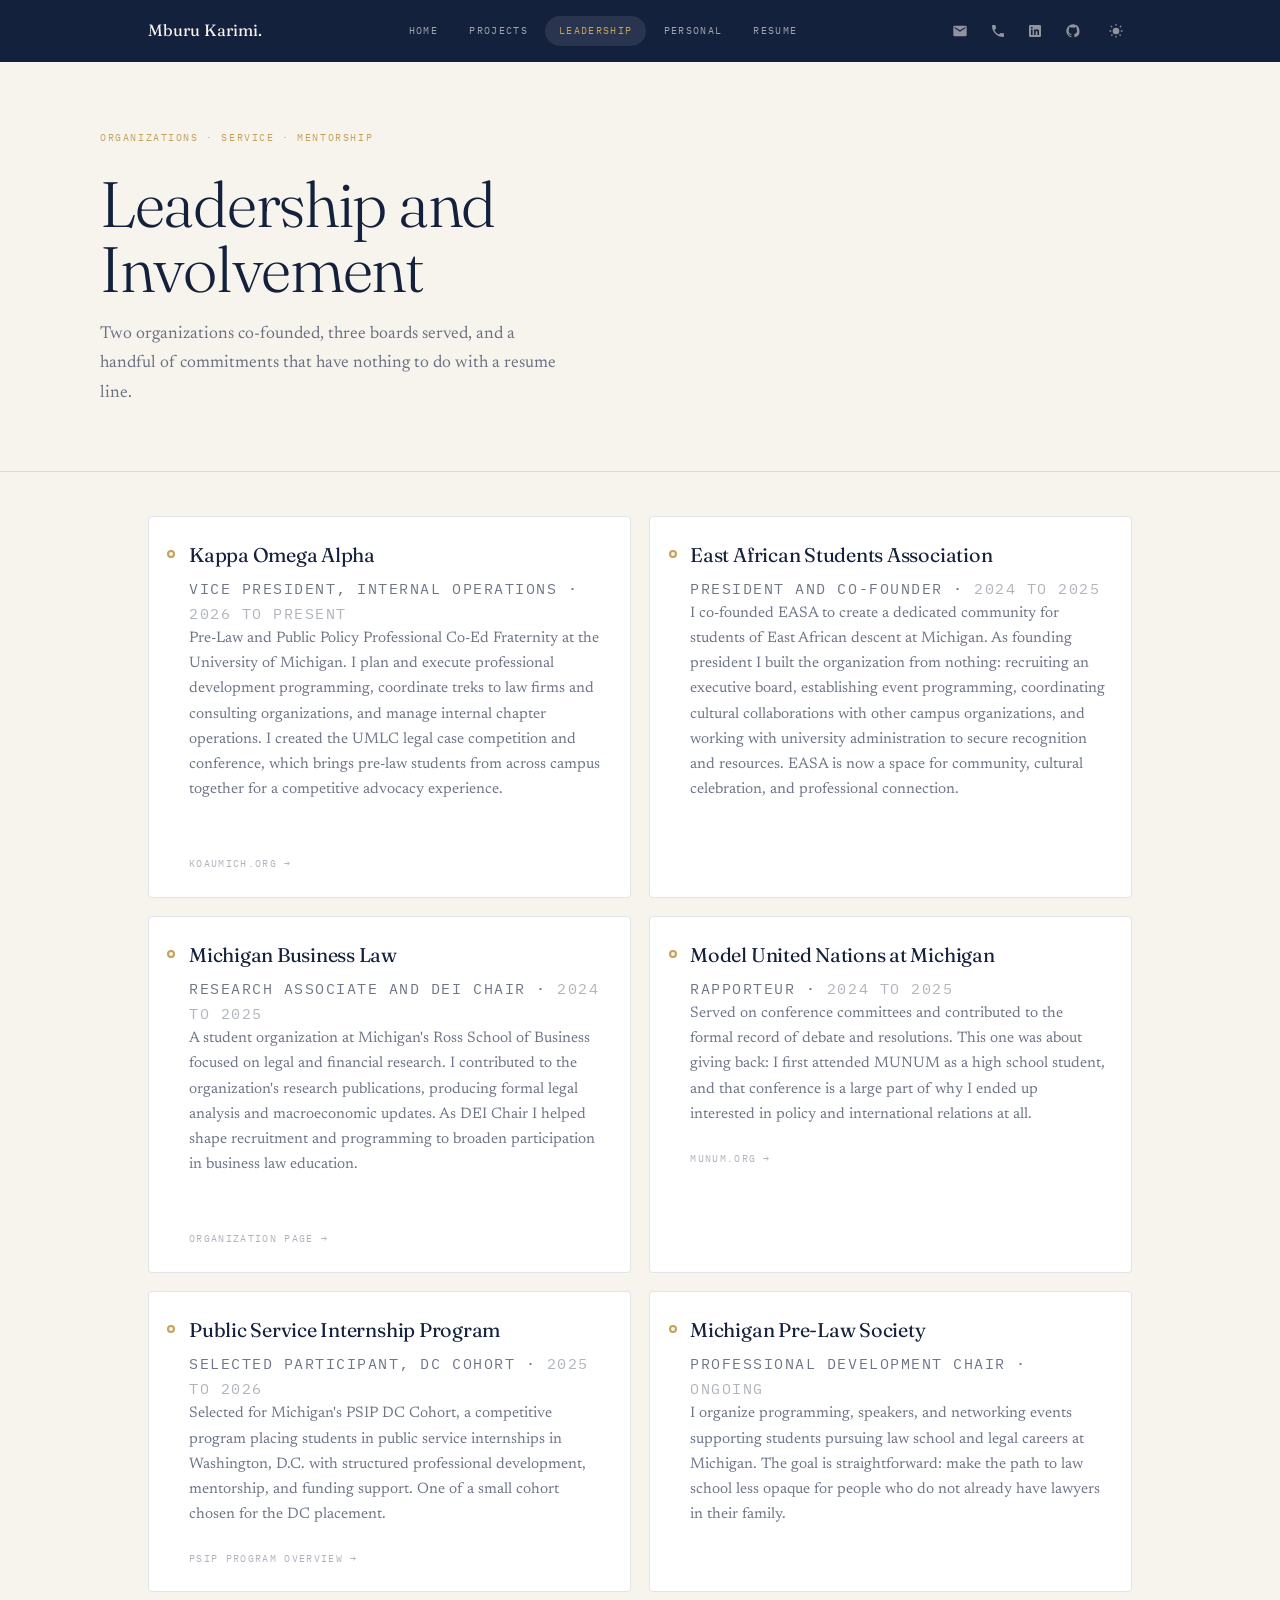
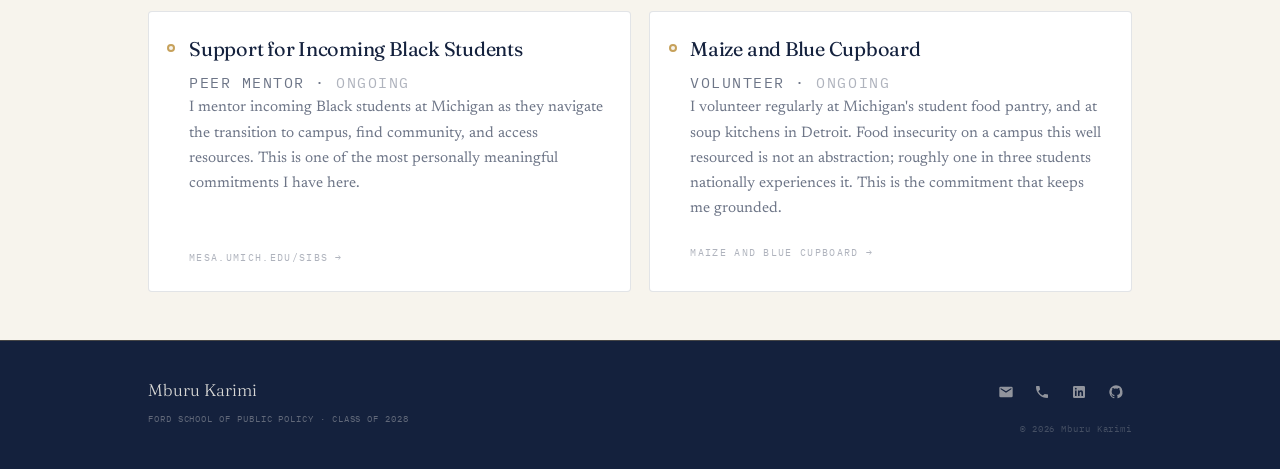
==== commit fb9c07a3: "Reapply "site overhaul v3" This reverts commit 074b3bd9a4f402951b84b2b549a91bdd0d5a696d." ====
--- a/leadership.html
+++ b/leadership.html
@@ -1,104 +1,190 @@
 <!DOCTYPE html>
-<html lang="en">
+<html lang="en" data-theme="light">
 <head>
 <meta charset="UTF-8">
-<meta name="viewport" content="width=device-width, initial-scale=1.0">
-<title>Leadership | Mburu Karimi</title>
-<meta name="description" content="Mburu Karimi's leadership and campus involvement.">
+<meta name="viewport" content="width=device-width, initial-scale=1">
+<title>Leadership &middot; Mburu Karimi</title>
+<meta name="description" content="Leadership and involvement across campus organizations at the University of Michigan.">
+
 <link rel="preconnect" href="https://fonts.googleapis.com">
 <link rel="preconnect" href="https://fonts.gstatic.com" crossorigin>
-<link href="https://fonts.googleapis.com/css2?family=Fraunces:ital,opsz,wght@0,9..144,400;0,9..144,500;0,9..144,600;1,9..144,500&family=Newsreader:ital,wght@0,400;0,500;1,400&family=IBM+Plex+Mono:wght@400;500&display=swap" rel="stylesheet">
+<link href="https://fonts.googleapis.com/css2?family=Fraunces:ital,opsz,wght@0,9..144,300;0,9..144,400;1,9..144,300;1,9..144,400&family=Newsreader:ital,wght@0,300;0,400;1,400&family=IBM+Plex+Mono:wght@400;500&display=swap" rel="stylesheet">
 <link rel="stylesheet" href="styles.css">
 </head>
+
 <body>
-<header class="nav" id="nav">
-  <a href="index.html" class="brand">Mburu Karimi<span class="dot">.</span></a>
-  <div class="nav-right">
-    <ul id="navMenu">
-      <li><a href="index.html">Home</a></li>
-      <li><a href="projects.html">Projects &amp; Experience</a></li>
-      <li><a href="leadership.html" style="color:var(--navy)">Leadership</a></li>
-      <li><a href="personal.html">Personal</a></li>
-      <li><a href="resume.html">Résumé &amp; Skills</a></li>
-    </ul>
-    <div class="contact-mini">
-      <a href="mailto:mburu@umich.edu">Email</a>
-      <a href="https://www.linkedin.com/in/mburu-karimi/" target="_blank" rel="noopener">LinkedIn</a>
-      <a href="https://github.com/mburukarimi" target="_blank" rel="noopener">GitHub</a>
+
+<div class="cursor-ring" aria-hidden="true"></div>
+<div class="cursor-dot" aria-hidden="true"></div>
+
+<header class="site-header">
+  <div class="header-inner">
+    <a class="brand" href="index.html">Mburu Karimi.</a>
+    <nav class="nav" id="nav" aria-label="Main">
+      <span class="nav-pill" id="navPill" aria-hidden="true"></span>
+      <a class="nav-link" href="index.html">Home</a>
+      <a class="nav-link" href="projects.html">Projects</a>
+      <a class="nav-link" href="leadership.html" aria-current="page">Leadership</a>
+      <a class="nav-link" href="personal.html">Personal</a>
+      <a class="nav-link" href="resume.html">Resume</a>
+    </nav>
+    <div class="header-tools">
+      <a class="icon-btn" href="mailto:mburu@umich.edu" aria-label="Email">
+        <svg viewBox="0 0 24 24"><path d="M20 4H4a2 2 0 0 0-2 2v12a2 2 0 0 0 2 2h16a2 2 0 0 0 2-2V6a2 2 0 0 0-2-2Zm0 4-8 5-8-5V6l8 5 8-5Z"/></svg>
+        <span class="tip">mburu@umich.edu</span>
+      </a>
+      <button class="icon-btn" id="phoneBtn" type="button" aria-label="Copy phone number">
+        <svg viewBox="0 0 24 24"><path d="M6.6 10.8a15.1 15.1 0 0 0 6.6 6.6l2.2-2.2a1 1 0 0 1 1-.24 11.4 11.4 0 0 0 3.6.58 1 1 0 0 1 1 1V20a1 1 0 0 1-1 1A17 17 0 0 1 3 4a1 1 0 0 1 1-1h3.5a1 1 0 0 1 1 1 11.4 11.4 0 0 0 .58 3.6 1 1 0 0 1-.25 1Z"/></svg>
+        <span class="tip" id="phoneTip">(248) 312-9650</span>
+      </button>
+      <a class="icon-btn" href="https://linkedin.com/in/mburu-karimi" target="_blank" rel="noopener" aria-label="LinkedIn">
+        <svg viewBox="0 0 24 24"><path d="M19 3H5a2 2 0 0 0-2 2v14a2 2 0 0 0 2 2h14a2 2 0 0 0 2-2V5a2 2 0 0 0-2-2ZM8.4 18H6V9.6h2.4Zm-1.2-9.6a1.4 1.4 0 1 1 0-2.8 1.4 1.4 0 0 1 0 2.8ZM18 18h-2.4v-4.2c0-1-.4-1.7-1.3-1.7a1.4 1.4 0 0 0-1.3 1 1.8 1.8 0 0 0-.1.6V18h-2.4V9.6h2.4v1.1a2.5 2.5 0 0 1 2.2-1.2c1.6 0 2.9 1 2.9 3.3Z"/></svg>
+        <span class="tip">linkedin.com/in/mburu-karimi</span>
+      </a>
+      <a class="icon-btn" href="https://github.com/mburukarimi" target="_blank" rel="noopener" aria-label="GitHub">
+        <svg viewBox="0 0 24 24"><path d="M12 2A10 10 0 0 0 8.8 21.5c.5.1.7-.2.7-.5v-1.7c-2.8.6-3.4-1.3-3.4-1.3-.4-1.2-1.1-1.5-1.1-1.5-.9-.6.1-.6.1-.6 1 .1 1.5 1 1.5 1 .9 1.6 2.3 1.1 2.9.8.1-.6.4-1.1.6-1.3-2.2-.3-4.6-1.1-4.6-4.9 0-1.1.4-2 1-2.7-.1-.3-.4-1.3.1-2.6 0 0 .8-.3 2.7 1a9.6 9.6 0 0 1 5 0c1.9-1.3 2.7-1 2.7-1 .5 1.3.2 2.3.1 2.6.6.7 1 1.6 1 2.7 0 3.8-2.3 4.7-4.6 4.9.4.3.7.9.7 1.9v2.7c0 .3.2.6.7.5A10 10 0 0 0 12 2Z"/></svg>
+        <span class="tip">github.com/mburukarimi</span>
+      </a>
+      <button class="icon-btn theme-toggle" id="themeToggle" type="button" aria-label="Switch to dark mode">
+        <svg class="sun" viewBox="0 0 24 24"><path d="M12 17a5 5 0 1 1 0-10 5 5 0 0 1 0 10Zm0-13a1 1 0 0 1-1-1V2a1 1 0 0 1 2 0v1a1 1 0 0 1-1 1Zm0 18a1 1 0 0 1-1-1v-1a1 1 0 0 1 2 0v1a1 1 0 0 1-1 1ZM4 13H3a1 1 0 0 1 0-2h1a1 1 0 0 1 0 2Zm17 0h-1a1 1 0 0 1 0-2h1a1 1 0 0 1 0 2ZM5.6 6.6a1 1 0 0 1-.7-.3l-.7-.7a1 1 0 0 1 1.4-1.4l.7.7a1 1 0 0 1-.7 1.7Zm12.8 12.8a1 1 0 0 1-.7-.3l-.7-.7a1 1 0 0 1 1.4-1.4l.7.7a1 1 0 0 1-.7 1.7ZM18.4 6.6a1 1 0 0 1-.7-1.7l.7-.7a1 1 0 1 1 1.4 1.4l-.7.7a1 1 0 0 1-.7.3ZM5.6 19.4a1 1 0 0 1-.7-1.7l.7-.7a1 1 0 0 1 1.4 1.4l-.7.7a1 1 0 0 1-.7.3Z"/></svg>
+        <svg class="moon" viewBox="0 0 24 24"><path d="M21 13a9 9 0 0 1-10-10 9 9 0 1 0 10 10Z"/></svg>
+      </button>
+      <button class="nav-toggle" id="navToggle" type="button" aria-label="Menu" aria-expanded="false">
+        <svg viewBox="0 0 24 24"><path d="M4 7h16M4 12h16M4 17h16" stroke-linecap="round"/></svg>
+      </button>
     </div>
   </div>
-  <button class="nav-toggle" id="navToggle" aria-label="Menu">☰</button>
 </header>
 
-<div class="page-hero reveal">
-  <div class="eyebrow">Leadership &amp; Involvement</div>
-  <h1>Building things &amp; leading people</h1>
-  <p>From co-founding organizations to serving on executive boards, leadership has been the throughline of my time at Michigan.</p>
-</div>
-<section style="padding-top:1rem;">
-  <div class="wrap">
-    <div class="tl">
-      <div class="tl-item reveal">
-      <div class="when">CURRENT</div>
-      <h3>Kappa Omega Alpha (KOA)</h3>
-      <div class="role">Vice President, Internal · Executive Board</div>
-      <p>Plan professional treks and internal operations for the pre-professional fraternity, and created the UMLC legal case competition and conference from the ground up.</p><div class="tl-photos"><img src="images/koa-trek-cornerstone.jpg" alt="KOA trek"><img src="images/koa-board.jpg" alt="KOA board"><img src="images/koa-puerto-rico-2024.jpg" alt="KOA trip"></div>
-    </div>
-      <div class="tl-item reveal">
-      <div class="when">2024 – 2025</div>
-      <h3>East African Students Association (EASA)</h3>
-      <div class="role">President &amp; Co-Founder</div>
-      <p>Co-founded EASA to give students of East African descent a space to thrive — planning events, booking spaces, and partnering with the university on cultural collaborations across other organizations.</p><div class="tl-photos"><img src="images/easa-founding-board-2024.jpg" alt="EASA founding board"><img src="images/easa-board.jpg" alt="EASA board"><img src="images/easa-founding-trio.jpg" alt="EASA co-founders"></div>
-    </div>
-      <div class="tl-item reveal">
-      <div class="when">2024 – PRESENT</div>
-      <h3>Michigan Business Law</h3>
-      <div class="role">Research Associate &amp; DEI Chair · Executive Board</div>
-      <p>Contribute to the research showcase and lead DEI initiatives while serving on the executive board.</p><div class="tl-photos"><img src="images/mbl-exec-board-2025.jpg" alt="MBL exec board"><img src="images/mbl-research-team-2024.jpg" alt="MBL research team"></div>
-    </div>
-      <div class="tl-item reveal">
-      <div class="when">ONGOING</div>
-      <h3>Model United Nations at UM (MUNUM)</h3>
-      <div class="role">Member</div>
-      <p>Compete and staff conferences through the University of Michigan's Model UN organization, sharpening research, negotiation, and public-speaking skills.</p>
-    </div>
-      <div class="tl-item reveal">
-      <div class="when">SUMMER 2026</div>
-      <h3>Public Service Internship Program (PSIP) — DC Cohort</h3>
-      <div class="role">Selected Participant</div>
-      <p>Selected for the University of Michigan's competitive PSIP DC cohort, a program placing students in public-service internships in Washington, D.C. with funding and structured professional development.</p>
-    </div>
-      <div class="tl-item reveal">
-      <div class="when">ONGOING</div>
-      <h3>Michigan Pre-Law Society</h3>
-      <div class="role">Member</div>
-      <p>Active in the pre-law community at Michigan, engaging with law-school preparation, speakers, and networking as I work toward a future in law.</p>
-    </div>
-      <div class="tl-item reveal">
-      <div class="when">ONGOING</div>
-      <h3>SIBS — Support for Incoming Black Students</h3>
-      <div class="role">Mentor</div>
-      <p>Mentor incoming Black students at Michigan — one of the roles I'm most proud of, helping new students find their footing and community on campus.</p>
-    </div>
-      <div class="tl-item reveal">
-      <div class="when">ONGOING</div>
-      <h3>Maize &amp; Blue Cupboard</h3>
-      <div class="role">Volunteer</div>
-      <p>Volunteer with the university's food-security resource, plus soup kitchens across Detroit.</p>
-    </div>
-    </div>
+<main>
+
+<section class="shell page-head">
+  <p class="eyebrow">Organizations &middot; Service &middot; Mentorship</p>
+  <h1 class="page-title">Leadership and<br>Involvement</h1>
+  <p class="page-sub">Two organizations co-founded, three boards served, and a handful of commitments that have nothing to do with a resume line.</p>
+</section>
+
+<hr class="rule-line">
+
+<section class="shell" style="padding-top:2.75rem">
+  <div class="lead-grid">
+
+    <!-- KOA -->
+    <article class="lead-card">
+      <h2 class="lead-org">Kappa Omega Alpha</h2>
+      <p class="lead-meta">Vice President, Internal Operations &middot; <span class="dates">2026 to Present</span></p>
+      <p>Pre-Law and Public Policy Professional Co-Ed Fraternity at the University of Michigan. I plan and execute professional development programming, coordinate treks to law firms and consulting organizations, and manage internal chapter operations. I created the UMLC legal case competition and conference, which brings pre-law students from across campus together for a competitive advocacy experience.</p>
+      <div class="photo-strip">
+        <figure><img src="images/leadership/koa/koa-board-formal.jpg" alt="Kappa Omega Alpha board" loading="lazy"><figcaption>Chapter board, 2026</figcaption></figure>
+        <figure><img src="images/leadership/koa/koa-alumni-panel.jpg" alt="KOA alumni panel event" loading="lazy"><figcaption>Joint alumni panel, April 2026</figcaption></figure>
+        <figure><img src="images/leadership/koa/koa-candid-atrium.jpg" alt="KOA members at Ross" loading="lazy"><figcaption>Between sessions, Ross</figcaption></figure>
+      </div>
+      <div class="card-links">
+        <a class="link-arrow" href="https://www.koaumich.org/" target="_blank" rel="noopener">koaumich.org <span>&rarr;</span></a>
+      </div>
+    </article>
+
+    <!-- EASA -->
+    <article class="lead-card">
+      <h2 class="lead-org">East African Students Association</h2>
+      <p class="lead-meta">President and Co-Founder &middot; <span class="dates">2024 to 2025</span></p>
+      <p>I co-founded EASA to create a dedicated community for students of East African descent at Michigan. As founding president I built the organization from nothing: recruiting an executive board, establishing event programming, coordinating cultural collaborations with other campus organizations, and working with university administration to secure recognition and resources. EASA is now a space for community, cultural celebration, and professional connection.</p>
+      <div class="photo-strip">
+        <figure><img src="images/leadership/easa/easa-tabling-diag.jpg" alt="EASA tabling on the Diag" loading="lazy"><figcaption>Where it started, Festifall</figcaption></figure>
+        <figure><img src="images/leadership/easa/easa-board-arch.jpg" alt="EASA board" loading="lazy"><figcaption>Executive board</figcaption></figure>
+        <figure><img src="images/leadership/easa/easa-board-formal.jpg" alt="EASA full board" loading="lazy"><figcaption>Full board, 2025</figcaption></figure>
+        <figure><img src="images/leadership/easa/easa-three-guys.jpg" alt="EASA members" loading="lazy"><figcaption>The founding group</figcaption></figure>
+      </div>
+    </article>
+
+    <!-- MBL -->
+    <article class="lead-card">
+      <h2 class="lead-org">Michigan Business Law</h2>
+      <p class="lead-meta">Research Associate and DEI Chair &middot; <span class="dates">2024 to 2025</span></p>
+      <p>A student organization at Michigan's Ross School of Business focused on legal and financial research. I contributed to the organization's research publications, producing formal legal analysis and macroeconomic updates. As DEI Chair I helped shape recruitment and programming to broaden participation in business law education.</p>
+      <div class="photo-strip">
+        <figure><img src="images/leadership/mbl/mbl-team-formal.jpg" alt="Michigan Business Law team" loading="lazy"><figcaption>Research team</figcaption></figure>
+        <figure><img src="images/leadership/mbl/mbl-team-silly.jpg" alt="Michigan Business Law team" loading="lazy"><figcaption>End of the year</figcaption></figure>
+      </div>
+      <div class="card-links">
+        <a class="link-arrow" href="https://mbc.studentlife.umich.edu/" target="_blank" rel="noopener">Organization page <span>&rarr;</span></a>
+      </div>
+    </article>
+
+    <!-- MUNUM -->
+    <article class="lead-card">
+      <h2 class="lead-org">Model United Nations at Michigan</h2>
+      <p class="lead-meta">Rapporteur &middot; <span class="dates">2024 to 2025</span></p>
+      <p>Served on conference committees and contributed to the formal record of debate and resolutions. This one was about giving back: I first attended MUNUM as a high school student, and that conference is a large part of why I ended up interested in policy and international relations at all.</p>
+      <div class="card-links">
+        <a class="link-arrow" href="https://www.munum.org/" target="_blank" rel="noopener">munum.org <span>&rarr;</span></a>
+      </div>
+    </article>
+
+    <!-- PSIP -->
+    <article class="lead-card">
+      <h2 class="lead-org">Public Service Internship Program</h2>
+      <p class="lead-meta">Selected Participant, DC Cohort &middot; <span class="dates">2025 to 2026</span></p>
+      <p>Selected for Michigan's PSIP DC Cohort, a competitive program placing students in public service internships in Washington, D.C. with structured professional development, mentorship, and funding support. One of a small cohort chosen for the DC placement.</p>
+      <div class="card-links">
+        <a class="link-arrow" href="https://vimeo.com/1191714961/45ad0a5581" target="_blank" rel="noopener">PSIP program overview <span>&rarr;</span></a>
+      </div>
+    </article>
+
+    <!-- Pre-Law Society -->
+    <article class="lead-card">
+      <h2 class="lead-org">Michigan Pre-Law Society</h2>
+      <p class="lead-meta">Professional Development Chair &middot; <span class="dates">Ongoing</span></p>
+      <p>I organize programming, speakers, and networking events supporting students pursuing law school and legal careers at Michigan. The goal is straightforward: make the path to law school less opaque for people who do not already have lawyers in their family.</p>
+    </article>
+
+    <!-- SIBS -->
+    <article class="lead-card">
+      <h2 class="lead-org">Support for Incoming Black Students</h2>
+      <p class="lead-meta">Peer Mentor &middot; <span class="dates">Ongoing</span></p>
+      <p>I mentor incoming Black students at Michigan as they navigate the transition to campus, find community, and access resources. This is one of the most personally meaningful commitments I have here.</p>
+      <div class="photo-strip">
+        <figure><img src="images/leadership/sibs/sibs-group-park.jpg" alt="SIBS mentors and mentees" loading="lazy"><figcaption>SIBS community</figcaption></figure>
+        <figure><img src="images/leadership/sibs/mlk-day-speaking.jpg" alt="Speaking at an MLK Day community event" loading="lazy"><figcaption>MLK Day community event, Troy</figcaption></figure>
+      </div>
+      <div class="card-links">
+        <a class="link-arrow" href="https://mesa.umich.edu/SIBS" target="_blank" rel="noopener">mesa.umich.edu/SIBS <span>&rarr;</span></a>
+      </div>
+    </article>
+
+    <!-- Maize and Blue Cupboard -->
+    <article class="lead-card">
+      <h2 class="lead-org">Maize and Blue Cupboard</h2>
+      <p class="lead-meta">Volunteer &middot; <span class="dates">Ongoing</span></p>
+      <p>I volunteer regularly at Michigan's student food pantry, and at soup kitchens in Detroit. Food insecurity on a campus this well resourced is not an abstraction; roughly one in three students nationally experiences it. This is the commitment that keeps me grounded.</p>
+      <div class="card-links">
+        <a class="link-arrow" href="https://mbc.studentlife.umich.edu/" target="_blank" rel="noopener">Maize and Blue Cupboard <span>&rarr;</span></a>
+      </div>
+    </article>
+
   </div>
 </section>
 
-<footer class="site-foot">Mburu Karimi · Metro Detroit → Ann Arbor · mburu@umich.edu · (248) 312-9650</footer>
-<script>
-  const nav=document.getElementById('nav');
-  addEventListener('scroll',()=>nav.classList.toggle('scrolled',scrollY>20));
-  const t=document.getElementById('navToggle'), m=document.getElementById('navMenu');
-  if(t){ t.addEventListener('click',()=>m.classList.toggle('open')); }
-  document.querySelectorAll('.xcard-head').forEach(h=>h.addEventListener('click',()=>h.parentElement.classList.toggle('open')));
-  const io=new IntersectionObserver(es=>es.forEach(e=>{if(e.isIntersecting){e.target.classList.add('in');io.unobserve(e.target);}}),{threshold:0.1});
-  document.querySelectorAll('.reveal').forEach(el=>io.observe(el));
-</script>
+</main>
+
+<footer class="site-footer">
+  <div class="footer-inner">
+    <div>
+      <div class="footer-name">Mburu Karimi</div>
+      <div class="footer-sub">Ford School of Public Policy &middot; Class of 2028</div>
+    </div>
+    <div class="footer-right">
+      <div class="footer-icons">
+        <a class="icon-btn" href="mailto:mburu@umich.edu" aria-label="Email"><svg viewBox="0 0 24 24"><path d="M20 4H4a2 2 0 0 0-2 2v12a2 2 0 0 0 2 2h16a2 2 0 0 0 2-2V6a2 2 0 0 0-2-2Zm0 4-8 5-8-5V6l8 5 8-5Z"/></svg></a>
+        <a class="icon-btn" href="tel:+12483129650" aria-label="Phone"><svg viewBox="0 0 24 24"><path d="M6.6 10.8a15.1 15.1 0 0 0 6.6 6.6l2.2-2.2a1 1 0 0 1 1-.24 11.4 11.4 0 0 0 3.6.58 1 1 0 0 1 1 1V20a1 1 0 0 1-1 1A17 17 0 0 1 3 4a1 1 0 0 1 1-1h3.5a1 1 0 0 1 1 1 11.4 11.4 0 0 0 .58 3.6 1 1 0 0 1-.25 1Z"/></svg></a>
+        <a class="icon-btn" href="https://linkedin.com/in/mburu-karimi" target="_blank" rel="noopener" aria-label="LinkedIn"><svg viewBox="0 0 24 24"><path d="M19 3H5a2 2 0 0 0-2 2v14a2 2 0 0 0 2 2h14a2 2 0 0 0 2-2V5a2 2 0 0 0-2-2ZM8.4 18H6V9.6h2.4Zm-1.2-9.6a1.4 1.4 0 1 1 0-2.8 1.4 1.4 0 0 1 0 2.8ZM18 18h-2.4v-4.2c0-1-.4-1.7-1.3-1.7a1.4 1.4 0 0 0-1.3 1 1.8 1.8 0 0 0-.1.6V18h-2.4V9.6h2.4v1.1a2.5 2.5 0 0 1 2.2-1.2c1.6 0 2.9 1 2.9 3.3Z"/></svg></a>
+        <a class="icon-btn" href="https://github.com/mburukarimi" target="_blank" rel="noopener" aria-label="GitHub"><svg viewBox="0 0 24 24"><path d="M12 2A10 10 0 0 0 8.8 21.5c.5.1.7-.2.7-.5v-1.7c-2.8.6-3.4-1.3-3.4-1.3-.4-1.2-1.1-1.5-1.1-1.5-.9-.6.1-.6.1-.6 1 .1 1.5 1 1.5 1 .9 1.6 2.3 1.1 2.9.8.1-.6.4-1.1.6-1.3-2.2-.3-4.6-1.1-4.6-4.9 0-1.1.4-2 1-2.7-.1-.3-.4-1.3.1-2.6 0 0 .8-.3 2.7 1a9.6 9.6 0 0 1 5 0c1.9-1.3 2.7-1 2.7-1 .5 1.3.2 2.3.1 2.6.6.7 1 1.6 1 2.7 0 3.8-2.3 4.7-4.6 4.9.4.3.7.9.7 1.9v2.7c0 .3.2.6.7.5A10 10 0 0 0 12 2Z"/></svg></a>
+      </div>
+      <div class="footer-copy">&copy; 2026 Mburu Karimi</div>
+    </div>
+  </div>
+</footer>
+
+<script src="site.js"></script>
 </body>
-</html>+</html>
--- a/styles.css
+++ b/styles.css
@@ -1,381 +1,1479 @@
-/* =========================================================================
-   Mburu Karimi — personal site
-   One shared stylesheet for every page. Edit colors/fonts here once and
-   they change everywhere.
-   ========================================================================= */
-
-:root{
-  /* ---- palette (navy / grey / cream) ---- */
-  --navy:      #14213D;   /* primary ink, dark sections */
-  --navy-2:    #1E3A5F;   /* lifted navy for cards on dark */
-  --slate:     #5A6478;   /* muted grey text */
-  --slate-lt:  #8A93A6;   /* lighter grey, captions */
-  --cream:     #F7F4ED;   /* page background */
-  --cream-2:   #EFEADE;   /* alt section background */
-  --line:      rgba(20,33,61,0.12);
-  --gold:      #C6A15B;   /* single restrained accent (warm brass) */
-  --white:     #FFFFFF;
-
-  --maxw: 1120px;
-  --gutter: clamp(1.25rem, 5vw, 5rem);
-}
-
-/* ---- reset ---- */
-*{ box-sizing:border-box; margin:0; padding:0; }
-html{ scroll-behavior:smooth; -webkit-font-smoothing:antialiased; }
-body{
-  background:var(--cream);
-  color:var(--navy);
-  font-family:'Newsreader', Georgia, serif;
-  font-size:18px;
-  line-height:1.6;
-  overflow-x:hidden;
-}
-img{ display:block; max-width:100%; }
-a{ color:inherit; text-decoration:none; }
-
-/* ---- type ---- */
-.display, h1, h2, h3{
-  font-family:'Fraunces', Georgia, serif;
-  font-weight:600;
-  line-height:1.05;
-  letter-spacing:-0.02em;
-}
-.mono, .eyebrow, .caption, nav a, .btn, .tag{
-  font-family:'IBM Plex Mono', ui-monospace, monospace;
-}
-.eyebrow{
-  font-size:0.72rem;
-  letter-spacing:0.22em;
-  text-transform:uppercase;
-  color:var(--gold);
-}
-.caption{ font-size:0.72rem; letter-spacing:0.04em; color:var(--slate-lt); }
-
-/* =========================================================================
-   NAV
-   ========================================================================= */
-header.nav{
-  position:fixed; top:0; left:0; right:0; z-index:50;
-  display:flex; align-items:center; justify-content:space-between;
-  padding:1.1rem var(--gutter);
-  background:rgba(247,244,237,0.82);
-  backdrop-filter:blur(10px);
-  border-bottom:1px solid transparent;
-  transition:border-color .3s ease, padding .3s ease;
-}
-header.nav.scrolled{ border-bottom-color:var(--line); padding-top:0.8rem; padding-bottom:0.8rem; }
-.nav .brand{ font-family:'Fraunces',serif; font-weight:600; font-size:1.15rem; letter-spacing:-0.01em; }
-.nav .brand .dot{ color:var(--gold); }
-.nav ul{ display:flex; gap:1.6rem; list-style:none; }
-.nav ul a{
-  font-size:0.78rem; letter-spacing:0.08em; text-transform:uppercase; color:var(--slate);
-  position:relative; padding-bottom:2px; transition:color .2s ease;
-}
-.nav ul a::after{
-  content:''; position:absolute; left:0; bottom:-2px; width:0; height:1px;
-  background:var(--navy); transition:width .25s ease;
-}
-.nav ul a:hover{ color:var(--navy); }
-.nav ul a:hover::after{ width:100%; }
-.nav-toggle{ display:none; background:none; border:none; cursor:pointer; font-size:1.4rem; color:var(--navy); }
-@media (max-width:760px){
-  .nav ul{
-    position:absolute; top:100%; right:var(--gutter); flex-direction:column; gap:1rem;
-    background:var(--cream); border:1px solid var(--line); border-radius:10px;
-    padding:1.2rem 1.6rem; transform:translateY(-8px); opacity:0; pointer-events:none; transition:.2s ease;
+/* ============================================================
+   Mburu Karimi — mburukarimi.github.io
+   Shared stylesheet
+   ============================================================ */
+
+/* ---------- Tokens ---------- */
+
+:root {
+  --cream:      #F7F4ED;
+  --cream-dim:  #EDE8DC;
+  --navy:       #14213D;
+  --navy-deep:  #0A1520;
+  --gold:       #C6A15B;
+  --gold-soft:  rgba(198, 161, 91, 0.28);
+
+  --bg:         var(--cream);
+  --bg-alt:     #FFFDF8;
+  --surface:    #FFFFFF;
+  --ink:        var(--navy);
+  --ink-soft:   rgba(20, 33, 61, 0.62);
+  --ink-faint:  rgba(20, 33, 61, 0.34);
+  --rule:       rgba(20, 33, 61, 0.12);
+  --rule-soft:  rgba(20, 33, 61, 0.07);
+  --header-bg:  var(--navy);
+  --header-ink: rgba(247, 244, 237, 0.62);
+
+  --display: 'Fraunces', Georgia, 'Times New Roman', serif;
+  --body:    'Newsreader', Georgia, serif;
+  --mono:    'IBM Plex Mono', ui-monospace, 'SF Mono', monospace;
+
+  --ease: cubic-bezier(0.2, 0.8, 0.2, 1);
+  --shell: 1080px;
+}
+
+[data-theme="dark"] {
+  --bg:         #0D1B2A;
+  --bg-alt:     #101F31;
+  --surface:    #16283C;
+  --ink:        #F1EDE3;
+  --ink-soft:   rgba(241, 237, 227, 0.62);
+  --ink-faint:  rgba(241, 237, 227, 0.34);
+  --rule:       rgba(241, 237, 227, 0.14);
+  --rule-soft:  rgba(241, 237, 227, 0.08);
+  --header-bg:  var(--navy-deep);
+  --header-ink: rgba(241, 237, 227, 0.6);
+}
+
+/* ---------- Reset ---------- */
+
+*, *::before, *::after { box-sizing: border-box; }
+
+html { scroll-behavior: smooth; }
+
+body {
+  margin: 0;
+  background: var(--bg);
+  color: var(--ink);
+  font-family: var(--body);
+  font-size: 17px;
+  line-height: 1.7;
+  -webkit-font-smoothing: antialiased;
+  transition: background 0.35s var(--ease), color 0.35s var(--ease);
+}
+
+img { max-width: 100%; display: block; }
+
+a { color: inherit; }
+
+h1, h2, h3, h4 { margin: 0; font-weight: 400; }
+
+p { margin: 0 0 1.1em; }
+
+::selection { background: var(--gold-soft); }
+
+.shell {
+  max-width: var(--shell);
+  margin: 0 auto;
+  padding-left: 3rem;
+  padding-right: 3rem;
+}
+
+.rule-line {
+  height: 1px;
+  background: var(--rule);
+  border: 0;
+  margin: 0;
+}
+
+/* Focus visibility — keyboard users only */
+:focus-visible {
+  outline: 2px solid var(--gold);
+  outline-offset: 3px;
+  border-radius: 2px;
+}
+
+/* ---------- Shared type ---------- */
+
+.eyebrow {
+  font-family: var(--mono);
+  font-size: 0.62rem;
+  letter-spacing: 0.16em;
+  text-transform: uppercase;
+  color: var(--gold);
+  margin: 0 0 1.5rem;
+}
+
+.section-head {
+  display: flex;
+  align-items: center;
+  gap: 1.25rem;
+  margin-bottom: 2.5rem;
+}
+
+.section-head .label {
+  font-family: var(--mono);
+  font-size: 0.62rem;
+  letter-spacing: 0.16em;
+  text-transform: uppercase;
+  color: var(--gold);
+  white-space: nowrap;
+}
+
+.section-head .line {
+  flex: 1;
+  height: 1px;
+  background: var(--gold-soft);
+}
+
+.page-title {
+  font-family: var(--display);
+  font-weight: 300;
+  font-size: clamp(2.6rem, 6vw, 4rem);
+  line-height: 1.02;
+  letter-spacing: -0.02em;
+}
+
+.page-sub {
+  font-size: 1.08rem;
+  color: var(--ink-soft);
+  max-width: 46ch;
+  margin-top: 1.25rem;
+}
+
+/* ============================================================
+   HEADER
+   ============================================================ */
+
+.site-header {
+  background: var(--header-bg);
+  position: sticky;
+  top: 0;
+  z-index: 200;
+  transition: background 0.35s var(--ease);
+}
+
+.header-inner {
+  max-width: var(--shell);
+  margin: 0 auto;
+  padding: 0 3rem;
+  height: 62px;
+  display: flex;
+  align-items: center;
+  justify-content: space-between;
+  gap: 2rem;
+}
+
+.brand {
+  font-family: var(--display);
+  font-size: 1.02rem;
+  font-weight: 400;
+  color: var(--cream);
+  text-decoration: none;
+  letter-spacing: 0.005em;
+  white-space: nowrap;
+}
+
+.brand:hover { color: var(--gold); }
+
+/* Nav with sliding pill */
+.nav {
+  position: relative;
+  display: flex;
+  align-items: center;
+  gap: 0.25rem;
+}
+
+.nav-pill {
+  position: absolute;
+  top: 50%;
+  transform: translateY(-50%);
+  height: 30px;
+  border-radius: 100px;
+  background: rgba(247, 244, 237, 0.09);
+  transition: left 0.34s var(--ease), width 0.34s var(--ease), opacity 0.2s ease;
+  pointer-events: none;
+  opacity: 0;
+  left: 0;
+  width: 0;
+}
+
+.nav:hover .nav-pill,
+.nav-pill.is-active { opacity: 1; }
+
+.nav-link {
+  position: relative;
+  z-index: 1;
+  font-family: var(--mono);
+  font-size: 0.64rem;
+  letter-spacing: 0.13em;
+  text-transform: uppercase;
+  color: var(--header-ink);
+  text-decoration: none;
+  padding: 0.5rem 0.85rem;
+  transition: color 0.22s ease;
+  white-space: nowrap;
+}
+
+.nav-link:hover { color: var(--cream); }
+.nav-link[aria-current="page"] { color: var(--gold); }
+
+/* Contact icons + theme toggle */
+.header-tools {
+  display: flex;
+  align-items: center;
+  gap: 0.35rem;
+}
+
+.icon-btn {
+  width: 32px;
+  height: 32px;
+  display: grid;
+  place-items: center;
+  border: 0;
+  background: transparent;
+  border-radius: 100px;
+  color: rgba(247, 244, 237, 0.55);
+  cursor: pointer;
+  text-decoration: none;
+  transition: color 0.22s ease, background 0.22s ease, transform 0.22s var(--ease);
+  position: relative;
+  padding: 0;
+  font: inherit;
+}
+
+.icon-btn svg { width: 16px; height: 16px; fill: currentColor; }
+
+.icon-btn:hover {
+  color: var(--gold);
+  background: rgba(247, 244, 237, 0.07);
+  transform: translateY(-1px);
+}
+
+.icon-btn .tip {
+  position: absolute;
+  top: calc(100% + 8px);
+  left: 50%;
+  transform: translateX(-50%) translateY(-3px);
+  background: var(--navy-deep);
+  color: var(--cream);
+  font-family: var(--mono);
+  font-size: 0.58rem;
+  letter-spacing: 0.06em;
+  padding: 0.3rem 0.55rem;
+  border-radius: 3px;
+  white-space: nowrap;
+  opacity: 0;
+  pointer-events: none;
+  transition: opacity 0.2s ease, transform 0.2s var(--ease);
+  border: 1px solid rgba(247, 244, 237, 0.14);
+}
+
+.icon-btn:hover .tip {
+  opacity: 1;
+  transform: translateX(-50%) translateY(0);
+}
+
+.theme-toggle { margin-left: 0.35rem; }
+.theme-toggle .moon { display: none; }
+[data-theme="dark"] .theme-toggle .sun { display: none; }
+[data-theme="dark"] .theme-toggle .moon { display: block; }
+
+/* Mobile nav toggle */
+.nav-toggle { display: none; }
+
+/* ============================================================
+   HERO — asymmetric, portrait right
+   ============================================================ */
+
+.hero {
+  padding: 5.5rem 0 4rem;
+  display: grid;
+  grid-template-columns: minmax(0, 1fr) 286px;
+  gap: 5rem;
+  align-items: start;
+}
+
+.hero-name {
+  font-family: var(--display);
+  font-weight: 300;
+  font-size: clamp(3.2rem, 8vw, 5.4rem);
+  line-height: 0.92;
+  letter-spacing: -0.035em;
+  margin-bottom: 1.9rem;
+}
+
+.hero-name .surname {
+  font-style: italic;
+  display: block;
+}
+
+.hero-bio {
+  font-size: 1.13rem;
+  line-height: 1.72;
+  color: var(--ink-soft);
+  max-width: 50ch;
+  margin-bottom: 2rem;
+}
+
+.hero-bio strong {
+  font-weight: 400;
+  color: var(--ink);
+}
+
+.hero-meta {
+  display: flex;
+  flex-wrap: wrap;
+  gap: 0.4rem;
+  margin-bottom: 2.4rem;
+}
+
+.chip {
+  font-family: var(--mono);
+  font-size: 0.6rem;
+  letter-spacing: 0.09em;
+  text-transform: uppercase;
+  color: var(--ink-faint);
+  border: 1px solid var(--rule);
+  border-radius: 100px;
+  padding: 0.32rem 0.72rem;
+  transition: color 0.24s ease, border-color 0.24s ease;
+}
+
+.chip:hover { color: var(--gold); border-color: var(--gold-soft); }
+
+.hero-actions {
+  display: flex;
+  align-items: center;
+  gap: 1.4rem;
+  flex-wrap: wrap;
+}
+
+/* Buttons */
+.btn {
+  position: relative;
+  overflow: hidden;
+  display: inline-block;
+  font-family: var(--mono);
+  font-size: 0.64rem;
+  letter-spacing: 0.13em;
+  text-transform: uppercase;
+  text-decoration: none;
+  padding: 0.82rem 1.6rem;
+  border: 1px solid var(--ink);
+  border-radius: 2px;
+  color: var(--bg);
+  background: var(--ink);
+  transition: color 0.32s var(--ease);
+  z-index: 0;
+}
+
+.btn::before {
+  content: '';
+  position: absolute;
+  inset: 0;
+  background: var(--gold);
+  transform: scaleX(0);
+  transform-origin: left;
+  transition: transform 0.4s var(--ease);
+  z-index: -1;
+}
+
+.btn:hover { color: var(--navy); }
+.btn:hover::before { transform: scaleX(1); }
+
+.btn-ghost {
+  background: transparent;
+  color: var(--ink);
+  border-color: var(--rule);
+}
+.btn-ghost:hover { color: var(--navy); }
+
+.link-arrow {
+  font-family: var(--mono);
+  font-size: 0.64rem;
+  letter-spacing: 0.13em;
+  text-transform: uppercase;
+  color: var(--ink-faint);
+  text-decoration: none;
+  display: inline-flex;
+  align-items: center;
+  gap: 0.45rem;
+  transition: color 0.24s ease;
+}
+
+.link-arrow span {
+  transition: transform 0.3s var(--ease);
+  display: inline-block;
+}
+
+.link-arrow:hover { color: var(--gold); }
+.link-arrow:hover span { transform: translateX(4px); }
+
+/* Portrait */
+.portrait {
+  position: relative;
+  margin-top: 0.5rem;
+}
+
+.portrait-frame {
+  position: relative;
+  aspect-ratio: 4 / 5;
+  overflow: hidden;
+  border-radius: 3px;
+  background: var(--cream-dim);
+  transition: transform 0.5s var(--ease), box-shadow 0.5s var(--ease);
+}
+
+.portrait-frame img {
+  width: 100%;
+  height: 100%;
+  object-fit: cover;
+  object-position: center 18%;
+  transition: transform 0.7s var(--ease), filter 0.5s var(--ease);
+  filter: saturate(0.94);
+}
+
+.portrait:hover .portrait-frame {
+  transform: translateY(-5px);
+  box-shadow: 0 18px 44px rgba(20, 33, 61, 0.18), 0 0 0 1px var(--gold-soft);
+}
+
+.portrait:hover .portrait-frame img {
+  transform: scale(1.035);
+  filter: saturate(1.06);
+}
+
+.portrait-caption {
+  margin-top: 0.8rem;
+  font-family: var(--mono);
+  font-size: 0.58rem;
+  letter-spacing: 0.12em;
+  text-transform: uppercase;
+  color: var(--ink-faint);
+}
+
+/* ============================================================
+   PROJECT RAIL — the signature element
+   ============================================================ */
+
+.rail-section { padding: 3.5rem 0 4.5rem; }
+
+.rail-head {
+  display: flex;
+  align-items: flex-end;
+  justify-content: space-between;
+  gap: 2rem;
+  margin-bottom: 2rem;
+}
+
+.rail-head .label {
+  font-family: var(--mono);
+  font-size: 0.62rem;
+  letter-spacing: 0.16em;
+  text-transform: uppercase;
+  color: var(--gold);
+}
+
+.rail-controls {
+  display: flex;
+  align-items: center;
+  gap: 0.9rem;
+}
+
+.rail-count {
+  font-family: var(--mono);
+  font-size: 0.66rem;
+  letter-spacing: 0.1em;
+  color: var(--ink-faint);
+  font-variant-numeric: tabular-nums;
+  min-width: 62px;
+  text-align: right;
+}
+
+.rail-btn {
+  width: 34px;
+  height: 34px;
+  display: grid;
+  place-items: center;
+  border: 1px solid var(--rule);
+  background: transparent;
+  border-radius: 100px;
+  color: var(--ink-soft);
+  cursor: pointer;
+  transition: all 0.26s var(--ease);
+  padding: 0;
+}
+
+.rail-btn svg { width: 14px; height: 14px; stroke: currentColor; fill: none; stroke-width: 1.6; }
+
+.rail-btn:hover:not(:disabled) {
+  border-color: var(--gold);
+  color: var(--gold);
+  transform: translateY(-1px);
+}
+
+.rail-btn:disabled { opacity: 0.28; cursor: default; }
+
+/* The scroller */
+.rail {
+  display: flex;
+  gap: 1.15rem;
+  overflow-x: auto;
+  scroll-snap-type: x mandatory;
+  scroll-behavior: smooth;
+  padding-bottom: 1.5rem;
+  margin-bottom: -0.5rem;
+  scrollbar-width: none;
+  cursor: grab;
+}
+
+.rail::-webkit-scrollbar { display: none; }
+.rail.is-dragging { cursor: grabbing; scroll-behavior: auto; scroll-snap-type: none; }
+.rail.is-dragging .rail-card { pointer-events: none; }
+
+.rail-card {
+  flex: 0 0 330px;
+  scroll-snap-align: start;
+  position: relative;
+  background: var(--surface);
+  border: 1px solid var(--rule);
+  border-radius: 4px;
+  padding: 1.6rem 1.5rem 1.4rem;
+  text-decoration: none;
+  color: inherit;
+  display: flex;
+  flex-direction: column;
+  min-height: 236px;
+  overflow: hidden;
+  transition: transform 0.36s var(--ease), box-shadow 0.36s var(--ease), border-color 0.36s var(--ease);
+}
+
+.rail-card::before {
+  content: '';
+  position: absolute;
+  left: 0;
+  top: 0;
+  bottom: 0;
+  width: 3px;
+  background: var(--gold);
+  transform: scaleY(0);
+  transform-origin: top;
+  transition: transform 0.42s var(--ease);
+}
+
+.rail-card:hover {
+  transform: translateY(-6px);
+  border-color: transparent;
+  box-shadow: 0 16px 38px rgba(20, 33, 61, 0.13);
+}
+
+[data-theme="dark"] .rail-card:hover { box-shadow: 0 16px 38px rgba(0, 0, 0, 0.4); }
+
+.rail-card:hover::before { transform: scaleY(1); }
+
+.rail-index {
+  font-family: var(--mono);
+  font-size: 0.58rem;
+  letter-spacing: 0.1em;
+  color: var(--ink-faint);
+  margin-bottom: 0.9rem;
+  font-variant-numeric: tabular-nums;
+}
+
+.rail-org {
+  font-family: var(--mono);
+  font-size: 0.6rem;
+  letter-spacing: 0.11em;
+  text-transform: uppercase;
+  color: var(--gold);
+  margin-bottom: 0.55rem;
+}
+
+.rail-title {
+  font-family: var(--display);
+  font-weight: 400;
+  font-size: 1.22rem;
+  line-height: 1.24;
+  letter-spacing: -0.012em;
+  margin-bottom: 0.7rem;
+}
+
+.rail-desc {
+  font-size: 0.93rem;
+  line-height: 1.6;
+  color: var(--ink-soft);
+  margin: 0 0 1.2rem;
+}
+
+.rail-foot {
+  margin-top: auto;
+  display: flex;
+  align-items: center;
+  justify-content: space-between;
+  font-family: var(--mono);
+  font-size: 0.58rem;
+  letter-spacing: 0.1em;
+  text-transform: uppercase;
+  color: var(--ink-faint);
+}
+
+.rail-card .go {
+  transition: transform 0.3s var(--ease), color 0.3s ease;
+  display: inline-block;
+}
+
+.rail-card:hover .go { transform: translateX(4px); color: var(--gold); }
+
+/* ============================================================
+   ABOUT STRIP
+   ============================================================ */
+
+.about {
+  padding: 3.5rem 0 4rem;
+  display: grid;
+  grid-template-columns: 180px minmax(0, 1fr);
+  gap: 3.5rem;
+  align-items: start;
+}
+
+.about-label {
+  font-family: var(--mono);
+  font-size: 0.62rem;
+  letter-spacing: 0.16em;
+  text-transform: uppercase;
+  color: var(--ink-faint);
+  padding-top: 0.5rem;
+}
+
+.about-body { font-size: 1.08rem; line-height: 1.78; color: var(--ink-soft); }
+.about-body em { font-style: italic; color: var(--ink); }
+.about-body p:last-child { margin-bottom: 0; }
+
+/* ============================================================
+   CONTACT ROW
+   ============================================================ */
+
+.contact-row {
+  display: flex;
+  flex-wrap: wrap;
+  gap: 0.6rem;
+  padding: 0 0 4.5rem;
+}
+
+.contact-pill {
+  display: inline-flex;
+  align-items: center;
+  gap: 0.6rem;
+  border: 1px solid var(--rule);
+  border-radius: 100px;
+  padding: 0.55rem 1.05rem;
+  text-decoration: none;
+  color: var(--ink-soft);
+  font-size: 0.92rem;
+  transition: all 0.28s var(--ease);
+  background: transparent;
+  cursor: pointer;
+  font-family: var(--body);
+}
+
+.contact-pill svg { width: 15px; height: 15px; fill: currentColor; flex-shrink: 0; }
+
+.contact-pill:hover {
+  color: var(--ink);
+  border-color: var(--gold);
+  transform: translateY(-2px);
+}
+
+.contact-pill:hover svg { color: var(--gold); }
+
+/* ============================================================
+   FOOTER
+   ============================================================ */
+
+.site-footer {
+  background: var(--header-bg);
+  border-top: 1px solid var(--gold-soft);
+  padding: 2.2rem 0 2rem;
+  margin-top: auto;
+  transition: background 0.35s var(--ease);
+}
+
+.footer-inner {
+  max-width: var(--shell);
+  margin: 0 auto;
+  padding: 0 3rem;
+  display: flex;
+  align-items: flex-start;
+  justify-content: space-between;
+  gap: 2rem;
+  flex-wrap: wrap;
+}
+
+.footer-name {
+  font-family: var(--display);
+  font-weight: 300;
+  font-size: 1.05rem;
+  color: rgba(247, 244, 237, 0.86);
+}
+
+.footer-sub {
+  font-family: var(--mono);
+  font-size: 0.58rem;
+  letter-spacing: 0.1em;
+  color: rgba(247, 244, 237, 0.34);
+  margin-top: 0.4rem;
+  text-transform: uppercase;
+}
+
+.footer-right { display: flex; flex-direction: column; align-items: flex-end; gap: 0.85rem; }
+.footer-icons { display: flex; gap: 0.3rem; }
+
+.footer-copy {
+  font-family: var(--mono);
+  font-size: 0.56rem;
+  letter-spacing: 0.1em;
+  color: rgba(247, 244, 237, 0.22);
+}
+
+/* ============================================================
+   CUSTOM CURSOR — desktop pointers only
+   ============================================================ */
+
+.cursor-dot {
+  position: fixed;
+  top: 0;
+  left: 0;
+  width: 7px;
+  height: 7px;
+  border-radius: 50%;
+  background: var(--gold);
+  pointer-events: none;
+  z-index: 9999;
+  transform: translate(-50%, -50%);
+  opacity: 0;
+  transition: opacity 0.3s ease;
+}
+
+.cursor-ring {
+  position: fixed;
+  top: 0;
+  left: 0;
+  width: 30px;
+  height: 30px;
+  border-radius: 50%;
+  border: 1px solid var(--gold-soft);
+  pointer-events: none;
+  z-index: 9998;
+  transform: translate(-50%, -50%);
+  opacity: 0;
+  transition: width 0.28s var(--ease), height 0.28s var(--ease),
+              border-color 0.28s ease, opacity 0.3s ease, background 0.28s ease;
+}
+
+.cursor-ring.is-hover {
+  width: 46px;
+  height: 46px;
+  border-color: var(--gold);
+  background: rgba(198, 161, 91, 0.07);
+}
+
+@media (pointer: fine) {
+  body.cursor-ready .cursor-dot,
+  body.cursor-ready .cursor-ring { opacity: 1; }
+}
+
+@media (pointer: coarse) {
+  .cursor-dot, .cursor-ring { display: none; }
+}
+
+/* ============================================================
+   RESPONSIVE
+   ============================================================ */
+
+@media (max-width: 940px) {
+  .shell, .header-inner, .footer-inner { padding-left: 2rem; padding-right: 2rem; }
+
+  .hero {
+    grid-template-columns: 1fr;
+    gap: 2.75rem;
+    padding-top: 3.5rem;
   }
-  .nav ul.open{ transform:translateY(0); opacity:1; pointer-events:auto; }
-  .nav-toggle{ display:block; }
-}
-
-/* =========================================================================
-   LAYOUT PRIMITIVES
-   ========================================================================= */
-section{ padding:clamp(4.5rem,10vw,8rem) var(--gutter); }
-.wrap{ max-width:var(--maxw); margin:0 auto; }
-.section-label{ display:flex; align-items:baseline; gap:1rem; margin-bottom:2.8rem; }
-.section-label h2{ font-size:clamp(1.9rem,4vw,2.8rem); }
-.section-label .idx{ font-family:'IBM Plex Mono',monospace; font-size:0.8rem; color:var(--slate-lt); }
-.dark{ background:var(--navy); color:var(--cream); }
-.dark .section-label h2{ color:var(--cream); }
-.dark .caption{ color:rgba(247,244,237,0.6); }
-.alt{ background:var(--cream-2); }
-
-/* buttons */
-.btn{
-  display:inline-flex; align-items:center; gap:.5rem;
-  font-size:0.78rem; letter-spacing:0.06em; text-transform:uppercase;
-  padding:0.8rem 1.4rem; border:1px solid var(--navy); border-radius:2px;
-  transition:background .2s ease, color .2s ease, transform .2s ease;
-}
-.btn:hover{ background:var(--navy); color:var(--cream); transform:translateY(-2px); }
-.dark .btn{ border-color:var(--cream); color:var(--cream); }
-.dark .btn:hover{ background:var(--cream); color:var(--navy); }
-.btn.gold{ border-color:var(--gold); color:var(--navy); }
-.btn.gold:hover{ background:var(--gold); color:var(--navy); }
-
-/* =========================================================================
-   HERO
-   ========================================================================= */
-.hero{
-  min-height:100vh; display:flex; align-items:center;
-  padding-top:6rem; position:relative; overflow:hidden;
-}
-.hero-grid{
-  display:grid; grid-template-columns:1.4fr 1fr; gap:clamp(2rem,5vw,4rem);
-  align-items:center; width:100%; max-width:var(--maxw); margin:0 auto;
-}
-.hero .eyebrow{ margin-bottom:1.4rem; }
-.hero h1{
-  font-size:clamp(2.8rem,7vw,5.4rem); line-height:0.98;
-}
-.hero h1 em{ font-style:italic; color:var(--gold); font-weight:500; }
-.hero .lede{
-  margin-top:1.6rem; max-width:42ch; color:var(--slate); font-size:1.12rem;
-}
-.hero .hero-cta{ margin-top:2.4rem; display:flex; gap:0.8rem; flex-wrap:wrap; }
-.hero-portrait{
-  position:relative; border-radius:4px; overflow:hidden;
-  aspect-ratio:4/5; box-shadow:0 30px 60px -30px rgba(20,33,61,0.5);
-}
-.hero-portrait img{ width:100%; height:100%; object-fit:cover; }
-.hero-portrait::after{
-  content:''; position:absolute; inset:0; border:1px solid rgba(255,255,255,0.25);
-}
-.hero-tags{ margin-top:1.4rem; display:flex; flex-wrap:wrap; gap:0.5rem; }
-.hero-tags span{
-  font-family:'IBM Plex Mono',monospace; font-size:0.68rem; letter-spacing:0.06em;
-  color:var(--slate); border:1px solid var(--line); border-radius:100px; padding:0.35rem 0.8rem;
-}
-@media (max-width:820px){
-  .hero-grid{ grid-template-columns:1fr; }
-  .hero-portrait{ max-width:340px; order:-1; }
-}
-
-/* =========================================================================
-   ABOUT
-   ========================================================================= */
-.about-grid{ display:grid; grid-template-columns:1fr 1fr; gap:clamp(2rem,5vw,4rem); align-items:start; }
-.about-grid .lede-lg{ font-size:clamp(1.2rem,2.2vw,1.5rem); line-height:1.5; }
-.about-grid p + p{ margin-top:1.1rem; }
-.about-body p{ color:var(--slate); margin-bottom:1rem; }
-.quote-card{
-  border-left:2px solid var(--gold); padding:0.4rem 0 0.4rem 1.4rem; margin-top:2rem;
-  font-family:'Fraunces',serif; font-style:italic; font-size:1.15rem; color:var(--navy);
-}
-.quote-card cite{ display:block; margin-top:0.6rem; font-family:'IBM Plex Mono',monospace;
-  font-style:normal; font-size:0.72rem; letter-spacing:0.06em; color:var(--slate-lt); }
-@media (max-width:820px){ .about-grid{ grid-template-columns:1fr; } }
-
-/* fast-facts strip */
-.facts{ display:grid; grid-template-columns:repeat(auto-fit,minmax(150px,1fr)); gap:1.5rem; margin-top:3rem; }
-.facts .f .n{ font-family:'Fraunces',serif; font-size:2rem; color:var(--navy); }
-.facts .f .l{ font-family:'IBM Plex Mono',monospace; font-size:0.72rem; color:var(--slate); letter-spacing:0.04em; }
-.facts .f{ border-top:1px solid var(--line); padding-top:0.9rem; }
-
-/* =========================================================================
-   PROJECTS (cards linking to detail pages)
-   ========================================================================= */
-.proj-grid{ display:grid; gap:1.4rem; }
-.proj-card{
-  display:grid; grid-template-columns:auto 1fr auto; align-items:center; gap:1.6rem;
-  padding:1.8rem; border:1px solid var(--line); border-radius:4px; background:var(--cream);
-  transition:transform .25s ease, box-shadow .25s ease, border-color .25s ease;
-}
-.proj-card:hover{ transform:translateY(-4px); box-shadow:0 20px 40px -28px rgba(20,33,61,0.4); border-color:var(--navy); }
-.proj-card .pnum{ font-family:'IBM Plex Mono',monospace; font-size:0.8rem; color:var(--gold); }
-.proj-card h3{ font-size:1.4rem; margin-bottom:0.3rem; }
-.proj-card .pmeta{ font-family:'IBM Plex Mono',monospace; font-size:0.72rem; color:var(--slate); letter-spacing:0.04em; }
-.proj-card .parrow{ font-size:1.4rem; color:var(--slate); transition:transform .25s ease, color .25s ease; }
-.proj-card:hover .parrow{ transform:translate(4px,-4px); color:var(--navy); }
-.proj-card .tag{
-  display:inline-block; font-size:0.64rem; letter-spacing:0.06em; text-transform:uppercase;
-  color:var(--slate); border:1px solid var(--line); border-radius:100px; padding:0.25rem 0.7rem; margin-top:0.6rem;
-}
-@media (max-width:640px){
-  .proj-card{ grid-template-columns:1fr; gap:0.6rem; }
-  .proj-card .parrow{ justify-self:start; }
-}
-
-/* =========================================================================
-   EXPERIENCE + LEADERSHIP (timeline)
-   ========================================================================= */
-.tl{ position:relative; }
-.tl::before{ content:''; position:absolute; left:7px; top:6px; bottom:6px; width:1px; background:var(--line); }
-.dark .tl::before{ background:rgba(247,244,237,0.2); }
-.tl-item{ position:relative; padding-left:2.4rem; padding-bottom:2.4rem; }
-.tl-item:last-child{ padding-bottom:0; }
-.tl-item::before{
-  content:''; position:absolute; left:0; top:6px; width:15px; height:15px; border-radius:50%;
-  background:var(--cream); border:2px solid var(--gold); transition:transform .2s ease;
-}
-.dark .tl-item::before{ background:var(--navy); }
-.tl-item:hover::before{ transform:scale(1.25); background:var(--gold); }
-.tl-item .when{ font-family:'IBM Plex Mono',monospace; font-size:0.7rem; letter-spacing:0.06em; color:var(--slate-lt); }
-.tl-item h3{ font-size:1.25rem; margin:0.25rem 0 0.15rem; }
-.tl-item .role{ font-family:'IBM Plex Mono',monospace; font-size:0.75rem; color:var(--gold); margin-bottom:0.5rem; }
-.tl-item p{ color:var(--slate); font-size:0.98rem; max-width:60ch; }
-.dark .tl-item p{ color:rgba(247,244,237,0.72); }
-.tl-photos{ display:flex; gap:0.6rem; margin-top:0.9rem; flex-wrap:wrap; }
-.tl-photos img{ width:130px; height:88px; object-fit:cover; border-radius:3px; filter:saturate(0.95); transition:transform .3s ease, filter .3s ease; }
-.tl-photos img:hover{ transform:scale(1.04); filter:saturate(1.1); }
-
-/* =========================================================================
-   SKILLS
-   ========================================================================= */
-.skill-cols{ display:grid; grid-template-columns:repeat(3,1fr); gap:2.4rem; }
-.skill-cols h4{ font-family:'IBM Plex Mono',monospace; font-size:0.72rem; letter-spacing:0.14em;
-  text-transform:uppercase; color:var(--gold); margin-bottom:1rem; }
-.chips{ display:flex; flex-wrap:wrap; gap:0.5rem; }
-.chip{
-  font-family:'IBM Plex Mono',monospace; font-size:0.76rem; padding:0.4rem 0.85rem;
-  border:1px solid rgba(247,244,237,0.22); border-radius:2px; color:var(--cream);
-  transition:background .2s ease, color .2s ease, transform .2s ease;
-}
-.chip:hover{ background:var(--gold); color:var(--navy); border-color:var(--gold); transform:translateY(-2px); }
-@media (max-width:760px){ .skill-cols{ grid-template-columns:1fr; gap:1.8rem; } }
-
-/* =========================================================================
-   LIFE / GALLERY
-   ========================================================================= */
-.gallery{ columns:3; column-gap:1rem; }
-.gallery figure{ break-inside:avoid; margin-bottom:1rem; position:relative; border-radius:3px; overflow:hidden; }
-.gallery img{ width:100%; transition:transform .4s ease; }
-.gallery figure:hover img{ transform:scale(1.05); }
-.gallery figcaption{
-  position:absolute; left:0; right:0; bottom:0; padding:0.9rem 0.8rem 0.6rem;
-  font-family:'IBM Plex Mono',monospace; font-size:0.66rem; letter-spacing:0.03em; color:#fff;
-  background:linear-gradient(transparent, rgba(20,33,61,0.82)); opacity:0; transition:opacity .3s ease;
-}
-.gallery figure:hover figcaption{ opacity:1; }
-@media (max-width:900px){ .gallery{ columns:2; } }
-@media (max-width:560px){ .gallery{ columns:1; } }
-
-/* interests grid */
-.interests{ display:grid; grid-template-columns:repeat(2,1fr); gap:1.4rem; margin-top:1rem; }
-.int-card{ border:1px solid var(--line); border-radius:4px; padding:1.5rem; background:var(--cream); }
-.int-card h4{ font-family:'IBM Plex Mono',monospace; font-size:0.72rem; letter-spacing:0.12em; text-transform:uppercase; color:var(--gold); margin-bottom:0.7rem; }
-.int-card p{ color:var(--slate); font-size:0.95rem; }
-.int-card p strong{ color:var(--navy); font-weight:600; }
-@media (max-width:640px){ .interests{ grid-template-columns:1fr; } }
-
-/* =========================================================================
-   CONTACT
-   ========================================================================= */
-.contact-inner{ text-align:center; max-width:640px; margin:0 auto; }
-.contact-inner h2{ font-size:clamp(2.2rem,6vw,3.6rem); margin-bottom:1rem; }
-.contact-inner p{ color:rgba(247,244,237,0.7); margin-bottom:2rem; }
-.contact-links{ display:flex; gap:0.8rem; justify-content:center; flex-wrap:wrap; }
-
-footer.site-foot{ padding:2.5rem var(--gutter); text-align:center;
-  font-family:'IBM Plex Mono',monospace; font-size:0.7rem; letter-spacing:0.06em; color:var(--slate-lt);
-  border-top:1px solid var(--line); }
-
-/* =========================================================================
-   SCROLL REVEAL (JS toggles .in)
-   ========================================================================= */
-.reveal{ opacity:0; transform:translateY(24px); transition:opacity .7s cubic-bezier(.2,.7,.2,1), transform .7s cubic-bezier(.2,.7,.2,1); }
-.reveal.in{ opacity:1; transform:none; }
-
-@media (prefers-reduced-motion:reduce){
-  *{ animation:none !important; transition:none !important; scroll-behavior:auto !important; }
-  .reveal{ opacity:1; transform:none; }
-}
-
-/* focus visibility */
-a:focus-visible, button:focus-visible, .btn:focus-visible{
-  outline:2px solid var(--gold); outline-offset:3px;
-}
-
-/* =========================================================================
-   PROJECT DETAIL PAGES
-   ========================================================================= */
-.proj-hero{ padding:9rem var(--gutter) 3rem; background:var(--navy); color:var(--cream); }
-.proj-hero .back{ font-family:'IBM Plex Mono',monospace; font-size:0.74rem; color:rgba(247,244,237,0.65); margin-bottom:1.6rem; display:inline-block; }
-.proj-hero .back:hover{ color:var(--gold); }
-.proj-hero h1{ font-size:clamp(2.2rem,5vw,3.6rem); max-width:20ch; margin-bottom:1rem; }
-.proj-hero .sub{ color:rgba(247,244,237,0.72); max-width:60ch; }
-.proj-hero .meta-row{ display:flex; flex-wrap:wrap; gap:1.6rem; margin-top:2rem; }
-.proj-hero .meta-row div .k{ font-family:'IBM Plex Mono',monospace; font-size:0.66rem; letter-spacing:0.1em; text-transform:uppercase; color:var(--gold); }
-.proj-hero .meta-row div .v{ font-size:0.95rem; margin-top:0.2rem; }
-.proj-body{ max-width:760px; margin:0 auto; padding:clamp(3rem,7vw,5rem) var(--gutter); }
-.proj-body h2{ font-size:1.5rem; margin:2.4rem 0 0.9rem; }
-.proj-body h2:first-child{ margin-top:0; }
-.proj-body p{ color:var(--slate); margin-bottom:1rem; }
-.proj-body ul{ color:var(--slate); margin:0 0 1rem 1.2rem; }
-.proj-body li{ margin-bottom:0.4rem; }
-.proj-body img{ border-radius:4px; margin:1.5rem 0; width:100%; }
-.draft-note{
-  background:var(--cream-2); border:1px dashed var(--gold); border-radius:4px;
-  padding:1rem 1.2rem; font-family:'IBM Plex Mono',monospace; font-size:0.76rem;
-  color:var(--slate); margin-bottom:2rem; line-height:1.5;
-}
-.proj-links{ display:flex; gap:0.8rem; flex-wrap:wrap; margin-top:1.5rem; }
-
-/* =========================================================================
-   V2 ADDITIONS — multi-tab nav, expandable cards, logo grids, wordmarks
-   ========================================================================= */
-
-/* contact bar in nav */
-.nav .nav-right{ display:flex; align-items:center; gap:1.6rem; }
-.nav .contact-mini{ display:flex; gap:0.9rem; align-items:center; }
-.nav .contact-mini a{ font-size:0.7rem; color:var(--slate); letter-spacing:0.04em; }
-.nav .contact-mini a:hover{ color:var(--navy); }
-@media (max-width:900px){ .nav .contact-mini{ display:none; } }
-
-/* page hero (interior pages) */
-.page-hero{ padding:8.5rem var(--gutter) 2.5rem; max-width:var(--maxw); margin:0 auto; }
-.page-hero .eyebrow{ margin-bottom:1rem; }
-.page-hero h1{ font-size:clamp(2.4rem,5.5vw,3.8rem); }
-.page-hero p{ color:var(--slate); max-width:60ch; margin-top:1rem; font-size:1.08rem; }
-
-/* group heading within a page */
-.group-head{ margin:3.5rem 0 1.6rem; display:flex; align-items:baseline; gap:0.9rem; }
-.group-head h2{ font-size:1.5rem; }
-.group-head .count{ font-family:'IBM Plex Mono',monospace; font-size:0.75rem; color:var(--slate-lt); }
-.group-head::after{ content:''; flex:1; height:1px; background:var(--line); align-self:center; }
-
-/* expandable card */
-.xcard{ border:1px solid var(--line); border-radius:6px; background:var(--cream); margin-bottom:1rem; overflow:hidden; transition:border-color .2s ease, box-shadow .2s ease; }
-.xcard:hover{ border-color:rgba(20,33,61,0.3); }
-.xcard.open{ border-color:var(--navy); box-shadow:0 18px 40px -30px rgba(20,33,61,0.45); }
-.xcard-head{ display:grid; grid-template-columns:auto 1fr auto; gap:1.3rem; align-items:center; padding:1.4rem 1.6rem; cursor:pointer; }
-.xcard-logo{ width:54px; height:54px; border-radius:10px; display:flex; align-items:center; justify-content:center; overflow:hidden; flex-shrink:0; }
-.xcard-logo img{ width:100%; height:100%; object-fit:cover; }
-.xcard-title h3{ font-size:1.22rem; line-height:1.15; }
-.xcard-title .sub{ font-family:'IBM Plex Mono',monospace; font-size:0.72rem; color:var(--slate); letter-spacing:0.03em; margin-top:0.3rem; }
-.xcard-title .scope{ color:var(--slate); font-size:0.95rem; margin-top:0.5rem; }
-.xcard-toggle{ width:34px; height:34px; border-radius:50%; border:1px solid var(--line); display:flex; align-items:center; justify-content:center; font-size:1.1rem; color:var(--slate); transition:transform .3s ease, background .2s ease, color .2s ease; flex-shrink:0; }
-.xcard.open .xcard-toggle{ transform:rotate(45deg); background:var(--navy); color:var(--cream); border-color:var(--navy); }
-.xcard-body{ max-height:0; overflow:hidden; transition:max-height .45s cubic-bezier(.4,0,.2,1); }
-.xcard.open .xcard-body{ max-height:1400px; }
-.xcard-body-inner{ padding:0 1.6rem 1.7rem; border-top:1px solid var(--line); }
-.xcard-body-inner .lead{ color:var(--navy); font-size:1.02rem; margin:1.2rem 0 1rem; }
-.xcard-body-inner h4{ font-family:'IBM Plex Mono',monospace; font-size:0.7rem; letter-spacing:0.12em; text-transform:uppercase; color:var(--gold); margin:1.2rem 0 0.5rem; }
-.xcard-body-inner p{ color:var(--slate); font-size:0.95rem; margin-bottom:0.7rem; }
-.xcard-body-inner ul{ color:var(--slate); font-size:0.95rem; margin:0 0 0.8rem 1.1rem; }
-.xcard-body-inner li{ margin-bottom:0.35rem; }
-.xcard .pills{ display:flex; flex-wrap:wrap; gap:0.4rem; margin-top:0.8rem; }
-.xcard .pill-sm{ font-family:'IBM Plex Mono',monospace; font-size:0.64rem; letter-spacing:0.04em; color:var(--slate); border:1px solid var(--line); border-radius:100px; padding:0.25rem 0.7rem; }
-.xcard-links{ display:flex; gap:0.7rem; flex-wrap:wrap; margin-top:1.1rem; }
-.xcard-links a{ font-family:'IBM Plex Mono',monospace; font-size:0.72rem; letter-spacing:0.04em; color:var(--navy); border-bottom:1px solid var(--gold); padding-bottom:1px; }
-.xcard-links a:hover{ color:var(--gold); }
-@media (max-width:600px){
-  .xcard-head{ grid-template-columns:auto 1fr auto; gap:0.9rem; padding:1.1rem; }
-  .xcard-logo{ width:44px; height:44px; }
-}
-
-/* wordmark tile (company logos as branded text tiles) */
-.wordmark{ width:100%; height:100%; display:flex; align-items:center; justify-content:center; font-family:'Arial',sans-serif; font-weight:800; font-size:0.9rem; color:#fff; text-align:center; line-height:1; padding:4px; }
-
-/* skills logo grid */
-.logo-grid{ display:grid; grid-template-columns:repeat(auto-fill,minmax(96px,1fr)); gap:1.1rem; margin-top:1rem; }
-.logo-cell{ display:flex; flex-direction:column; align-items:center; gap:0.55rem; }
-.logo-cell img{ width:62px; height:62px; border-radius:14px; box-shadow:0 6px 16px -8px rgba(20,33,61,0.4); transition:transform .25s ease; }
-.logo-cell:hover img{ transform:translateY(-5px) scale(1.05); }
-.logo-cell span{ font-family:'IBM Plex Mono',monospace; font-size:0.68rem; color:var(--slate); text-align:center; }
-.dark .logo-cell span{ color:rgba(247,244,237,0.7); }
-
-/* two-col personal layout */
-.personal-grid{ display:grid; grid-template-columns:repeat(auto-fit,minmax(260px,1fr)); gap:1.3rem; }
+
+  .portrait { max-width: 250px; order: -1; }
+
+  .about { grid-template-columns: 1fr; gap: 1.25rem; }
+  .about-label { padding-top: 0; }
+}
+
+@media (max-width: 760px) {
+  body { font-size: 16px; }
+
+  .header-inner { height: 58px; gap: 1rem; }
+
+  .nav {
+    position: fixed;
+    inset: 58px 0 auto 0;
+    flex-direction: column;
+    align-items: stretch;
+    background: var(--header-bg);
+    padding: 0.5rem 2rem 1.25rem;
+    gap: 0;
+    transform: translateY(-120%);
+    transition: transform 0.4s var(--ease);
+    border-bottom: 1px solid rgba(247, 244, 237, 0.12);
+  }
+
+  .nav.is-open { transform: translateY(0); }
+  .nav-pill { display: none; }
+
+  .nav-link {
+    padding: 0.85rem 0;
+    font-size: 0.7rem;
+    border-bottom: 1px solid rgba(247, 244, 237, 0.08);
+  }
+
+  .nav-toggle {
+    display: grid;
+    place-items: center;
+    width: 32px;
+    height: 32px;
+    background: transparent;
+    border: 0;
+    color: rgba(247, 244, 237, 0.7);
+    cursor: pointer;
+    padding: 0;
+  }
+
+  .nav-toggle svg { width: 18px; height: 18px; stroke: currentColor; fill: none; stroke-width: 1.6; }
+
+  .header-tools .icon-btn:not(.theme-toggle):not(.nav-toggle) { display: none; }
+
+  .rail-card { flex: 0 0 82vw; min-height: 210px; }
+
+  .footer-inner { flex-direction: column; align-items: flex-start; }
+  .footer-right { align-items: flex-start; }
+}
+
+/* ---------- Reduced motion ---------- */
+
+@media (prefers-reduced-motion: reduce) {
+  html { scroll-behavior: auto; }
+  *, *::before, *::after {
+    animation-duration: 0.01ms !important;
+    transition-duration: 0.01ms !important;
+  }
+  .rail { scroll-behavior: auto; }
+  .cursor-dot, .cursor-ring { display: none; }
+}
+
+/* ============================================================
+   PAGE HEADERS (interior pages)
+   ============================================================ */
+
+.page-head { padding: 4.25rem 0 2.75rem; }
+.page-head .page-sub { margin-top: 1.15rem; }
+
+/* ============================================================
+   GROUPS + EXPANDABLE CARDS (projects.html)
+   ============================================================ */
+
+.group { padding: 2.75rem 0 1rem; }
+.group + .group { padding-top: 3.25rem; }
+
+.group-note {
+  font-size: 0.98rem;
+  color: var(--ink-soft);
+  max-width: 56ch;
+  margin: -1.4rem 0 2.25rem;
+}
+
+.xcard {
+  position: relative;
+  background: var(--surface);
+  border: 1px solid var(--rule);
+  border-radius: 4px;
+  margin-bottom: 1rem;
+  overflow: hidden;
+  transition: transform 0.34s var(--ease), box-shadow 0.34s var(--ease), border-color 0.34s var(--ease);
+}
+
+.xcard::before {
+  content: '';
+  position: absolute;
+  left: 0; top: 0; bottom: 0;
+  width: 3px;
+  background: var(--gold);
+  transform: scaleY(0);
+  transform-origin: top;
+  transition: transform 0.42s var(--ease);
+  z-index: 2;
+}
+
+.xcard:hover {
+  transform: translateY(-5px);
+  box-shadow: 0 16px 38px rgba(20, 33, 61, 0.12);
+  border-color: transparent;
+}
+
+[data-theme="dark"] .xcard:hover { box-shadow: 0 16px 38px rgba(0, 0, 0, 0.42); }
+
+.xcard:hover::before,
+.xcard.is-open::before { transform: scaleY(1); }
+
+.xcard-head {
+  display: grid;
+  grid-template-columns: 52px minmax(0, 1fr) 34px;
+  gap: 1.25rem;
+  align-items: start;
+  padding: 1.5rem 1.6rem;
+  width: 100%;
+  background: transparent;
+  border: 0;
+  text-align: left;
+  font: inherit;
+  color: inherit;
+  cursor: pointer;
+}
+
+.logo-tile {
+  width: 52px;
+  height: 52px;
+  border-radius: 5px;
+  display: grid;
+  place-items: center;
+  font-family: var(--mono);
+  font-size: 0.72rem;
+  font-weight: 500;
+  letter-spacing: 0.04em;
+  color: #fff;
+  flex-shrink: 0;
+  transition: transform 0.34s var(--ease);
+}
+
+.xcard:hover .logo-tile { transform: scale(1.06); }
+
+.xcard-org {
+  font-family: var(--mono);
+  font-size: 0.58rem;
+  letter-spacing: 0.12em;
+  text-transform: uppercase;
+  color: var(--gold);
+  margin-bottom: 0.45rem;
+}
+
+.xcard-title {
+  font-family: var(--display);
+  font-weight: 400;
+  font-size: 1.42rem;
+  line-height: 1.22;
+  letter-spacing: -0.015em;
+  margin-bottom: 0.5rem;
+}
+
+.xcard-role {
+  font-family: var(--mono);
+  font-size: 0.6rem;
+  letter-spacing: 0.09em;
+  text-transform: uppercase;
+  color: var(--ink-faint);
+  margin-bottom: 0.7rem;
+}
+
+.xcard-scope {
+  font-size: 0.97rem;
+  line-height: 1.62;
+  color: var(--ink-soft);
+  margin: 0;
+  max-width: 62ch;
+}
+
+.xcard-toggle {
+  width: 32px;
+  height: 32px;
+  border-radius: 100px;
+  border: 1px solid var(--rule);
+  display: grid;
+  place-items: center;
+  color: var(--ink-soft);
+  font-family: var(--mono);
+  font-size: 1rem;
+  line-height: 1;
+  transition: all 0.3s var(--ease);
+  margin-top: 0.2rem;
+}
+
+.xcard:hover .xcard-toggle { border-color: var(--gold); color: var(--gold); }
+.xcard.is-open .xcard-toggle { transform: rotate(45deg); background: var(--gold); border-color: var(--gold); color: var(--navy); }
+
+.xcard-body {
+  display: grid;
+  grid-template-rows: 0fr;
+  transition: grid-template-rows 0.45s var(--ease);
+}
+
+.xcard.is-open .xcard-body { grid-template-rows: 1fr; }
+.xcard-body > .xcard-inner { overflow: hidden; }
+
+.xcard-content {
+  padding: 0 1.6rem 1.7rem 4.85rem;
+  border-top: 1px solid var(--rule-soft);
+  margin-top: 0.25rem;
+  padding-top: 1.4rem;
+}
+
+.sub-label {
+  font-family: var(--mono);
+  font-size: 0.58rem;
+  letter-spacing: 0.14em;
+  text-transform: uppercase;
+  color: var(--gold);
+  margin: 0 0 0.85rem;
+}
+
+.sub-label + .sub-label,
+.xcard-content > * + .sub-label { margin-top: 1.6rem; }
+
+.xcard-content ul {
+  margin: 0 0 1rem;
+  padding-left: 1.1rem;
+  list-style: none;
+}
+
+.xcard-content li {
+  position: relative;
+  font-size: 0.96rem;
+  line-height: 1.68;
+  color: var(--ink-soft);
+  margin-bottom: 0.85rem;
+  padding-left: 0.35rem;
+}
+
+.xcard-content li::before {
+  content: '';
+  position: absolute;
+  left: -0.85rem;
+  top: 0.72em;
+  width: 4px;
+  height: 4px;
+  border-radius: 50%;
+  background: var(--gold);
+}
+
+.xcard-content p {
+  font-size: 0.96rem;
+  line-height: 1.7;
+  color: var(--ink-soft);
+  max-width: 68ch;
+}
+
+.pills { display: flex; flex-wrap: wrap; gap: 0.4rem; margin-top: 1.3rem; }
+
+.pill {
+  font-family: var(--mono);
+  font-size: 0.57rem;
+  letter-spacing: 0.08em;
+  text-transform: uppercase;
+  color: var(--ink-faint);
+  border: 1px solid var(--rule);
+  border-radius: 100px;
+  padding: 0.3rem 0.68rem;
+  transition: color 0.24s ease, border-color 0.24s ease;
+}
+
+.pill:hover { color: var(--gold); border-color: var(--gold-soft); }
+
+.card-links { display: flex; flex-wrap: wrap; gap: 1.4rem; margin-top: 1.4rem; }
+
+/* Photo strip inside cards */
+.photo-strip {
+  display: flex;
+  gap: 0.7rem;
+  margin-top: 1.5rem;
+  overflow-x: auto;
+  padding-bottom: 0.4rem;
+  scrollbar-width: none;
+}
+
+.photo-strip::-webkit-scrollbar { display: none; }
+
+.photo-strip figure { margin: 0; flex: 0 0 auto; }
+
+.photo-strip img {
+  height: 158px;
+  width: auto;
+  max-width: 280px;
+  object-fit: cover;
+  border-radius: 4px;
+  transition: transform 0.4s var(--ease), filter 0.4s var(--ease);
+  filter: saturate(0.92);
+}
+
+.photo-strip figure:hover img { transform: translateY(-3px) scale(1.02); filter: saturate(1.05); }
+
+.photo-strip figcaption {
+  font-family: var(--mono);
+  font-size: 0.53rem;
+  letter-spacing: 0.09em;
+  text-transform: uppercase;
+  color: var(--ink-faint);
+  margin-top: 0.5rem;
+}
+
+/* Coming soon */
+.xcard.coming-soon { border-style: dashed; opacity: 0.66; }
+.xcard.coming-soon:hover { transform: none; box-shadow: none; border-color: var(--rule); }
+.xcard.coming-soon::before { display: none; }
+.xcard.coming-soon .xcard-head { cursor: default; grid-template-columns: 52px minmax(0, 1fr); }
+
+.soon-badge {
+  position: absolute;
+  top: 1.1rem;
+  right: 1.2rem;
+  background: var(--gold);
+  color: var(--navy);
+  font-family: var(--mono);
+  font-size: 0.53rem;
+  letter-spacing: 0.1em;
+  text-transform: uppercase;
+  padding: 0.22rem 0.6rem;
+  border-radius: 100px;
+  font-weight: 500;
+}
+
+/* ============================================================
+   LEADERSHIP GRID
+   ============================================================ */
+
+.lead-grid {
+  display: grid;
+  grid-template-columns: repeat(2, minmax(0, 1fr));
+  gap: 1.15rem;
+  padding-bottom: 3rem;
+}
+
+.lead-card {
+  position: relative;
+  background: var(--surface);
+  border: 1px solid var(--rule);
+  border-radius: 4px;
+  padding: 1.6rem 1.6rem 1.5rem 2.5rem;
+  transition: transform 0.34s var(--ease), box-shadow 0.34s var(--ease), border-color 0.34s var(--ease);
+}
+
+.lead-card::after {
+  content: '';
+  position: absolute;
+  left: 1.15rem;
+  top: 2.05rem;
+  width: 8px;
+  height: 8px;
+  border-radius: 50%;
+  background: var(--bg);
+  border: 2px solid var(--gold);
+  transition: transform 0.34s var(--ease), background 0.34s var(--ease);
+}
+
+.lead-card:hover {
+  transform: translateY(-5px);
+  border-color: transparent;
+  box-shadow: 0 16px 38px rgba(20, 33, 61, 0.12);
+}
+
+[data-theme="dark"] .lead-card:hover { box-shadow: 0 16px 38px rgba(0, 0, 0, 0.42); }
+.lead-card:hover::after { transform: scale(1.45); background: var(--gold); }
+
+.lead-org {
+  font-family: var(--display);
+  font-weight: 400;
+  font-size: 1.24rem;
+  line-height: 1.26;
+  letter-spacing: -0.012em;
+  margin-bottom: 0.5rem;
+}
+
+.lead-meta {
+  font-family: var(--mono);
+  font-size: 0.58rem;
+  letter-spacing: 0.1em;
+  text-transform: uppercase;
+  color: var(--gold);
+  margin-bottom: 0.9rem;
+}
+
+.lead-meta .dates { color: var(--ink-faint); }
+
+.lead-card p {
+  font-size: 0.95rem;
+  line-height: 1.66;
+  color: var(--ink-soft);
+  margin-bottom: 0;
+}
+
+.lead-card .photo-strip img { height: 132px; max-width: 210px; }
+
+/* ============================================================
+   PERSONAL PAGE
+   ============================================================ */
+
+.section { padding: 3rem 0; }
+
+.split {
+  display: grid;
+  grid-template-columns: repeat(2, minmax(0, 1fr));
+  gap: 3rem;
+}
+
+.split h3, .media-block h3 {
+  font-family: var(--display);
+  font-weight: 400;
+  font-size: 1.32rem;
+  letter-spacing: -0.012em;
+  margin-bottom: 0.9rem;
+}
+
+.split p, .media-block p {
+  font-size: 1rem;
+  line-height: 1.72;
+  color: var(--ink-soft);
+  max-width: 54ch;
+}
+
+.media-block { margin-bottom: 3.25rem; }
+.media-block:last-child { margin-bottom: 0; }
+
+/* Link-out buttons */
+.linkout {
+  display: inline-flex;
+  align-items: center;
+  gap: 0.6rem;
+  font-family: var(--mono);
+  font-size: 0.63rem;
+  letter-spacing: 0.12em;
+  text-transform: uppercase;
+  text-decoration: none;
+  padding: 0.78rem 1.4rem;
+  border-radius: 100px;
+  transition: transform 0.3s var(--ease), box-shadow 0.3s var(--ease), filter 0.3s ease;
+  margin-top: 0.4rem;
+}
+
+.linkout svg { width: 17px; height: 17px; fill: currentColor; }
+.linkout:hover { transform: translateY(-3px); filter: brightness(1.08); }
+
+.linkout-spotify { background: #1DB954; color: #06210F; }
+.linkout-spotify:hover { box-shadow: 0 12px 26px rgba(29, 185, 84, 0.32); }
+
+.linkout-letterboxd { background: #202830; color: #FF8000; }
+.linkout-letterboxd:hover { box-shadow: 0 12px 26px rgba(32, 40, 48, 0.4); }
+
+/* Topster */
+.topster {
+  margin: 1.6rem 0 1.4rem;
+  border-radius: 5px;
+  overflow: hidden;
+  border: 1px solid var(--rule);
+  max-width: 660px;
+  transition: transform 0.4s var(--ease), box-shadow 0.4s var(--ease);
+}
+
+.topster:hover { transform: translateY(-4px); box-shadow: 0 18px 40px rgba(20, 33, 61, 0.18); }
+.topster img { width: 100%; height: auto; }
+
+/* More cards */
+.more-grid {
+  display: grid;
+  grid-template-columns: repeat(auto-fit, minmax(230px, 1fr));
+  gap: 1.05rem;
+}
+
+.more-card {
+  background: var(--surface);
+  border: 1px solid var(--rule);
+  border-radius: 4px;
+  padding: 1.4rem 1.35rem;
+  transition: transform 0.34s var(--ease), box-shadow 0.34s var(--ease), border-color 0.34s var(--ease);
+}
+
+.more-card:hover {
+  transform: translateY(-5px);
+  border-color: var(--gold-soft);
+  box-shadow: 0 14px 32px rgba(20, 33, 61, 0.1);
+}
+
+.more-card h4 {
+  font-family: var(--mono);
+  font-size: 0.58rem;
+  letter-spacing: 0.13em;
+  text-transform: uppercase;
+  color: var(--gold);
+  margin-bottom: 0.75rem;
+}
+
+.more-card p { font-size: 0.93rem; line-height: 1.64; color: var(--ink-soft); margin: 0; }
+
+/* Gallery — mixed sizes, editorial */
+.gallery {
+  display: grid;
+  grid-template-columns: repeat(6, 1fr);
+  gap: 0.85rem;
+}
+
+.gallery figure {
+  margin: 0;
+  position: relative;
+  overflow: hidden;
+  border-radius: 4px;
+  grid-column: span 2;
+  aspect-ratio: 4 / 3;
+}
+
+.gallery figure.wide { grid-column: span 3; }
+.gallery figure.tall { grid-column: span 2; aspect-ratio: 3 / 4; }
+.gallery figure.hero { grid-column: span 4; aspect-ratio: 16 / 10; }
+
+.gallery img {
+  width: 100%;
+  height: 100%;
+  object-fit: cover;
+  transition: transform 0.55s var(--ease), filter 0.45s var(--ease);
+  filter: saturate(0.92);
+}
+
+.gallery figure:hover img { transform: scale(1.06); filter: saturate(1.06); }
+
+.gallery figcaption {
+  position: absolute;
+  left: 0; right: 0; bottom: 0;
+  padding: 1.6rem 0.9rem 0.75rem;
+  font-family: var(--mono);
+  font-size: 0.54rem;
+  letter-spacing: 0.1em;
+  text-transform: uppercase;
+  color: #F7F4ED;
+  background: linear-gradient(transparent, rgba(10, 21, 32, 0.82));
+  opacity: 0;
+  transform: translateY(8px);
+  transition: opacity 0.35s ease, transform 0.35s var(--ease);
+}
+
+.gallery figure:hover figcaption { opacity: 1; transform: translateY(0); }
+
+/* ============================================================
+   RESUME PAGE
+   ============================================================ */
+
+.resume-actions { display: flex; align-items: center; gap: 1.5rem; flex-wrap: wrap; margin-top: 2rem; }
+
+.logo-grid {
+  display: grid;
+  grid-template-columns: repeat(auto-fill, minmax(112px, 1fr));
+  gap: 0.75rem;
+  padding-bottom: 1rem;
+}
+
+.logo-cell {
+  aspect-ratio: 1;
+  border: 1px solid var(--rule);
+  border-radius: 4px;
+  display: grid;
+  place-items: center;
+  gap: 0.5rem;
+  padding: 0.9rem 0.5rem;
+  background: var(--surface);
+  transition: transform 0.32s var(--ease), border-color 0.32s var(--ease), box-shadow 0.32s var(--ease);
+  text-align: center;
+}
+
+.logo-cell:hover {
+  transform: translateY(-5px);
+  border-color: var(--gold);
+  box-shadow: 0 12px 28px rgba(20, 33, 61, 0.1);
+}
+
+.logo-cell img { width: 30px; height: 30px; object-fit: contain; }
+
+.logo-cell span {
+  font-family: var(--mono);
+  font-size: 0.55rem;
+  letter-spacing: 0.07em;
+  text-transform: uppercase;
+  color: var(--ink-soft);
+  line-height: 1.3;
+}
+
+.dark-panel {
+  background: var(--navy);
+  border-radius: 5px;
+  padding: 2.5rem 2.25rem;
+  margin: 1rem 0 4rem;
+}
+
+[data-theme="dark"] .dark-panel { background: var(--navy-deep); }
+
+.dark-panel .skill-row { margin-bottom: 1.9rem; }
+.dark-panel .skill-row:last-child { margin-bottom: 0; }
+
+.dark-panel h3 {
+  font-family: var(--mono);
+  font-size: 0.58rem;
+  letter-spacing: 0.14em;
+  text-transform: uppercase;
+  color: var(--gold);
+  margin-bottom: 0.9rem;
+}
+
+.chip-set { display: flex; flex-wrap: wrap; gap: 0.4rem; }
+
+.chip-dark {
+  font-family: var(--mono);
+  font-size: 0.57rem;
+  letter-spacing: 0.07em;
+  text-transform: uppercase;
+  color: rgba(247, 244, 237, 0.62);
+  border: 1px solid rgba(247, 244, 237, 0.16);
+  border-radius: 100px;
+  padding: 0.32rem 0.7rem;
+  transition: all 0.26s var(--ease);
+}
+
+.chip-dark:hover {
+  color: var(--gold);
+  border-color: var(--gold);
+  transform: translateY(-2px);
+}
+
+/* ============================================================
+   RESPONSIVE (interior pages)
+   ============================================================ */
+
+@media (max-width: 940px) {
+  .lead-grid { grid-template-columns: 1fr; }
+  .split { grid-template-columns: 1fr; gap: 2.25rem; }
+  .gallery { grid-template-columns: repeat(4, 1fr); }
+  .gallery figure.hero { grid-column: span 4; }
+  .gallery figure.wide { grid-column: span 2; }
+}
+
+@media (max-width: 640px) {
+  .xcard-head { grid-template-columns: 44px minmax(0, 1fr) 30px; gap: 0.9rem; padding: 1.25rem 1.15rem; }
+  .logo-tile { width: 44px; height: 44px; font-size: 0.62rem; }
+  .xcard-title { font-size: 1.16rem; }
+  .xcard-content { padding-left: 1.15rem; padding-right: 1.15rem; }
+  .gallery { grid-template-columns: repeat(2, 1fr); }
+  .gallery figure, .gallery figure.wide, .gallery figure.hero, .gallery figure.tall { grid-column: span 2; }
+  .dark-panel { padding: 1.75rem 1.35rem; }
+}
+
+a.more-card { text-decoration: none; color: inherit; display: block; }
+a.more-card .go-mini {
+  font-family: var(--mono);
+  font-size: 0.55rem;
+  letter-spacing: 0.1em;
+  text-transform: uppercase;
+  color: var(--ink-faint);
+  margin-top: 0.9rem;
+  display: inline-block;
+  transition: transform 0.3s var(--ease), color 0.3s ease;
+}
+a.more-card:hover .go-mini { color: var(--gold); transform: translateX(4px); }
